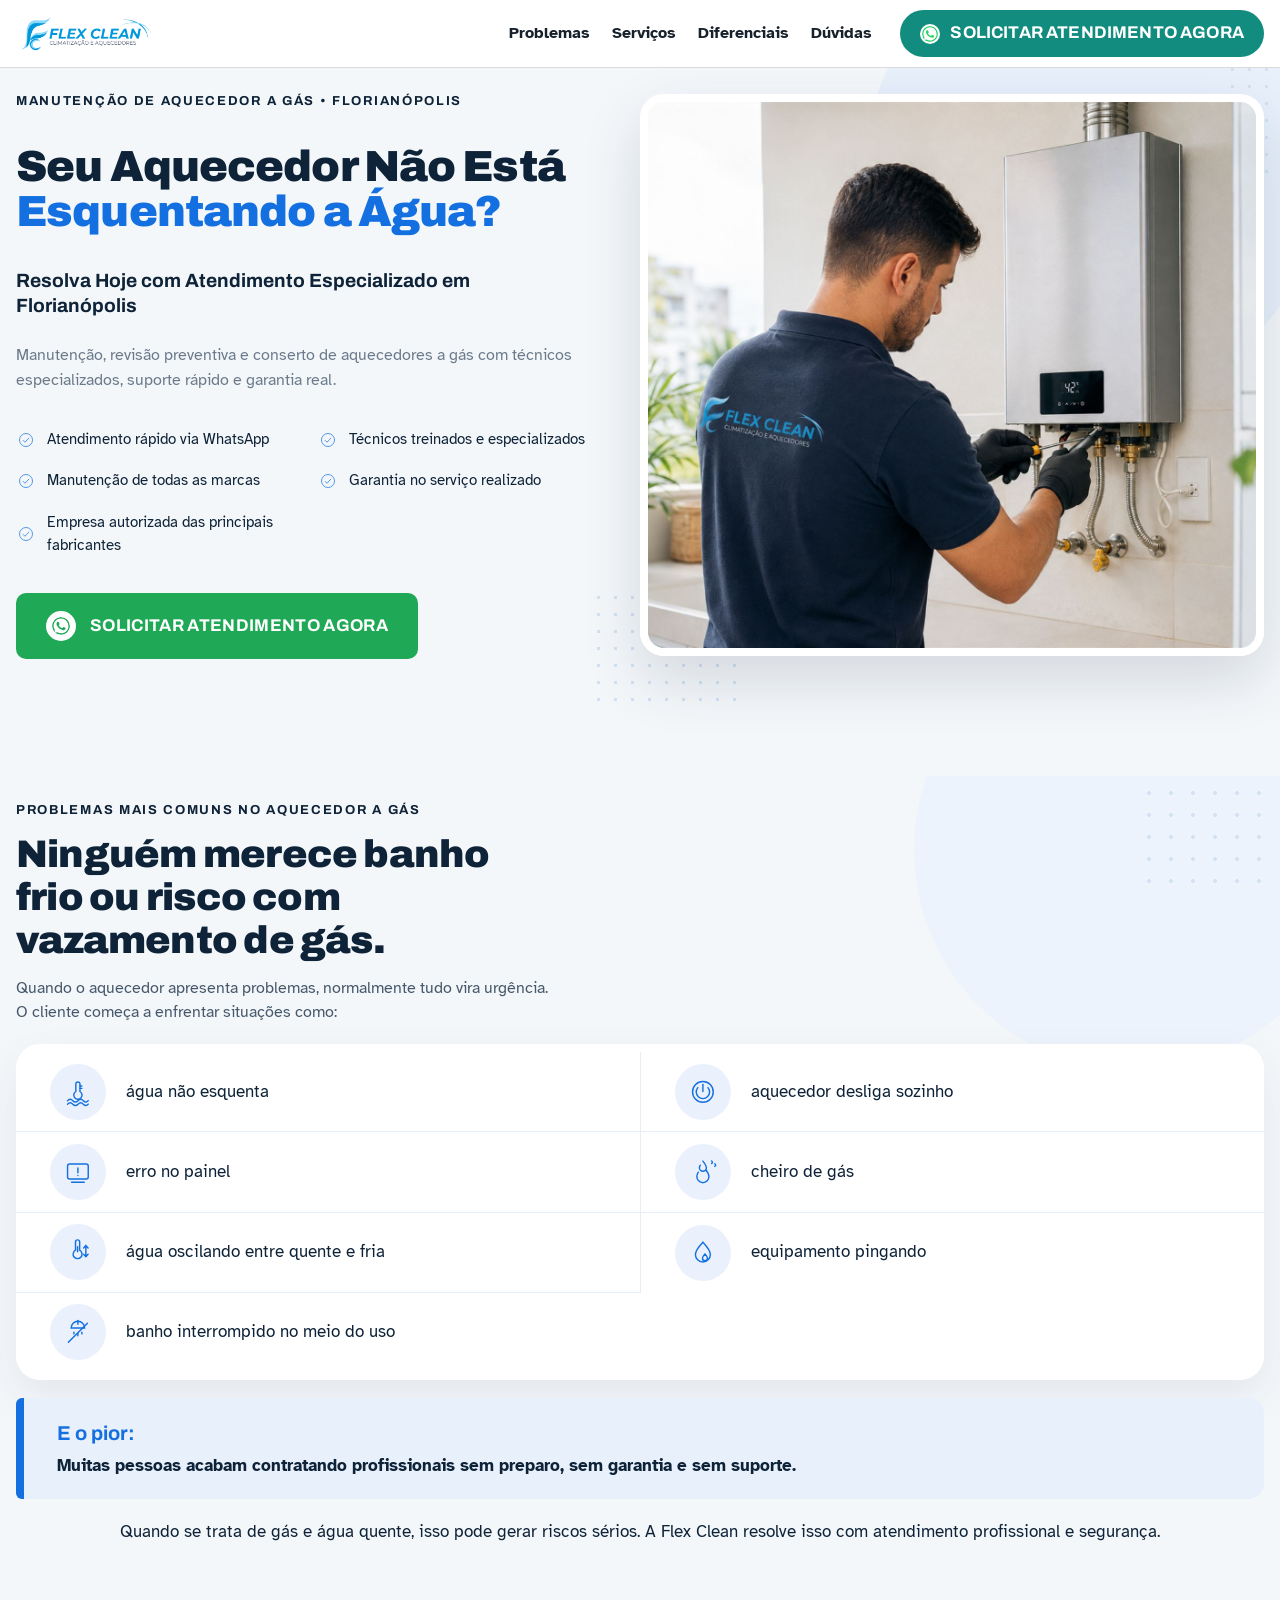
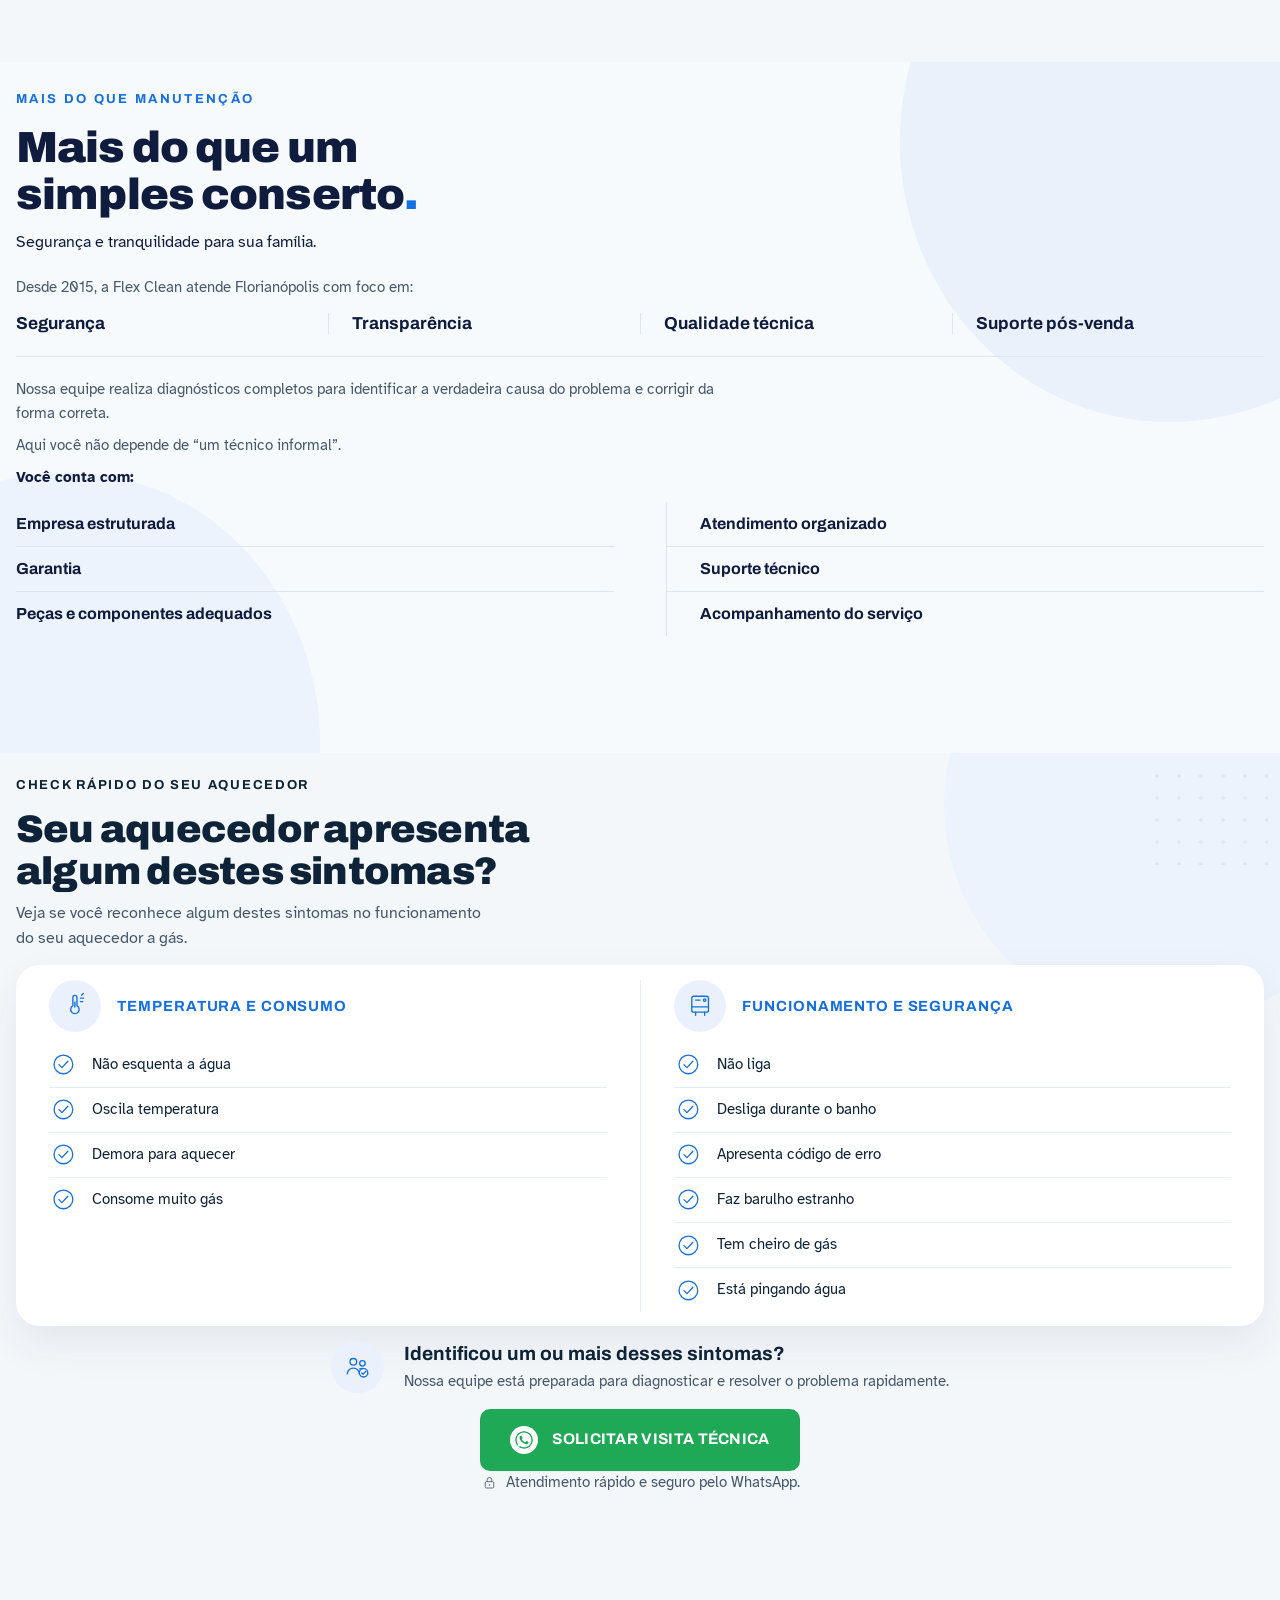
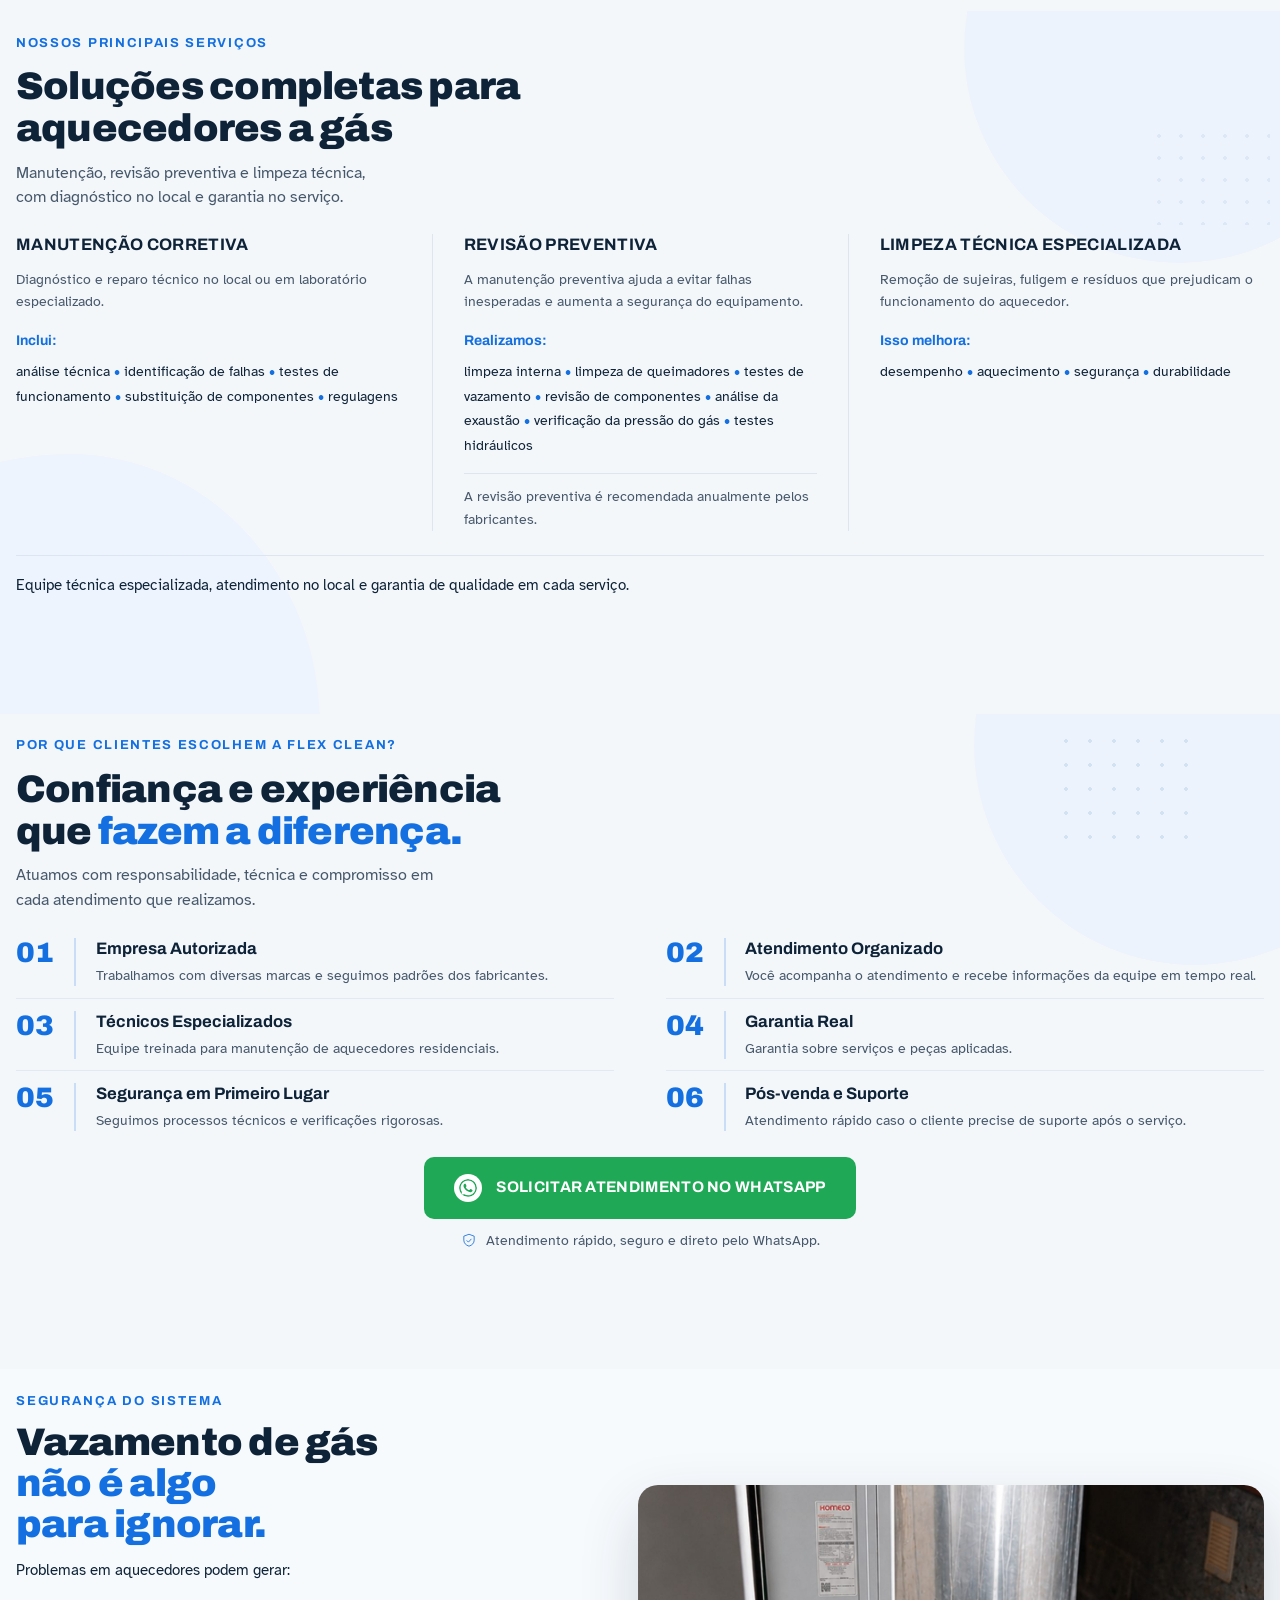
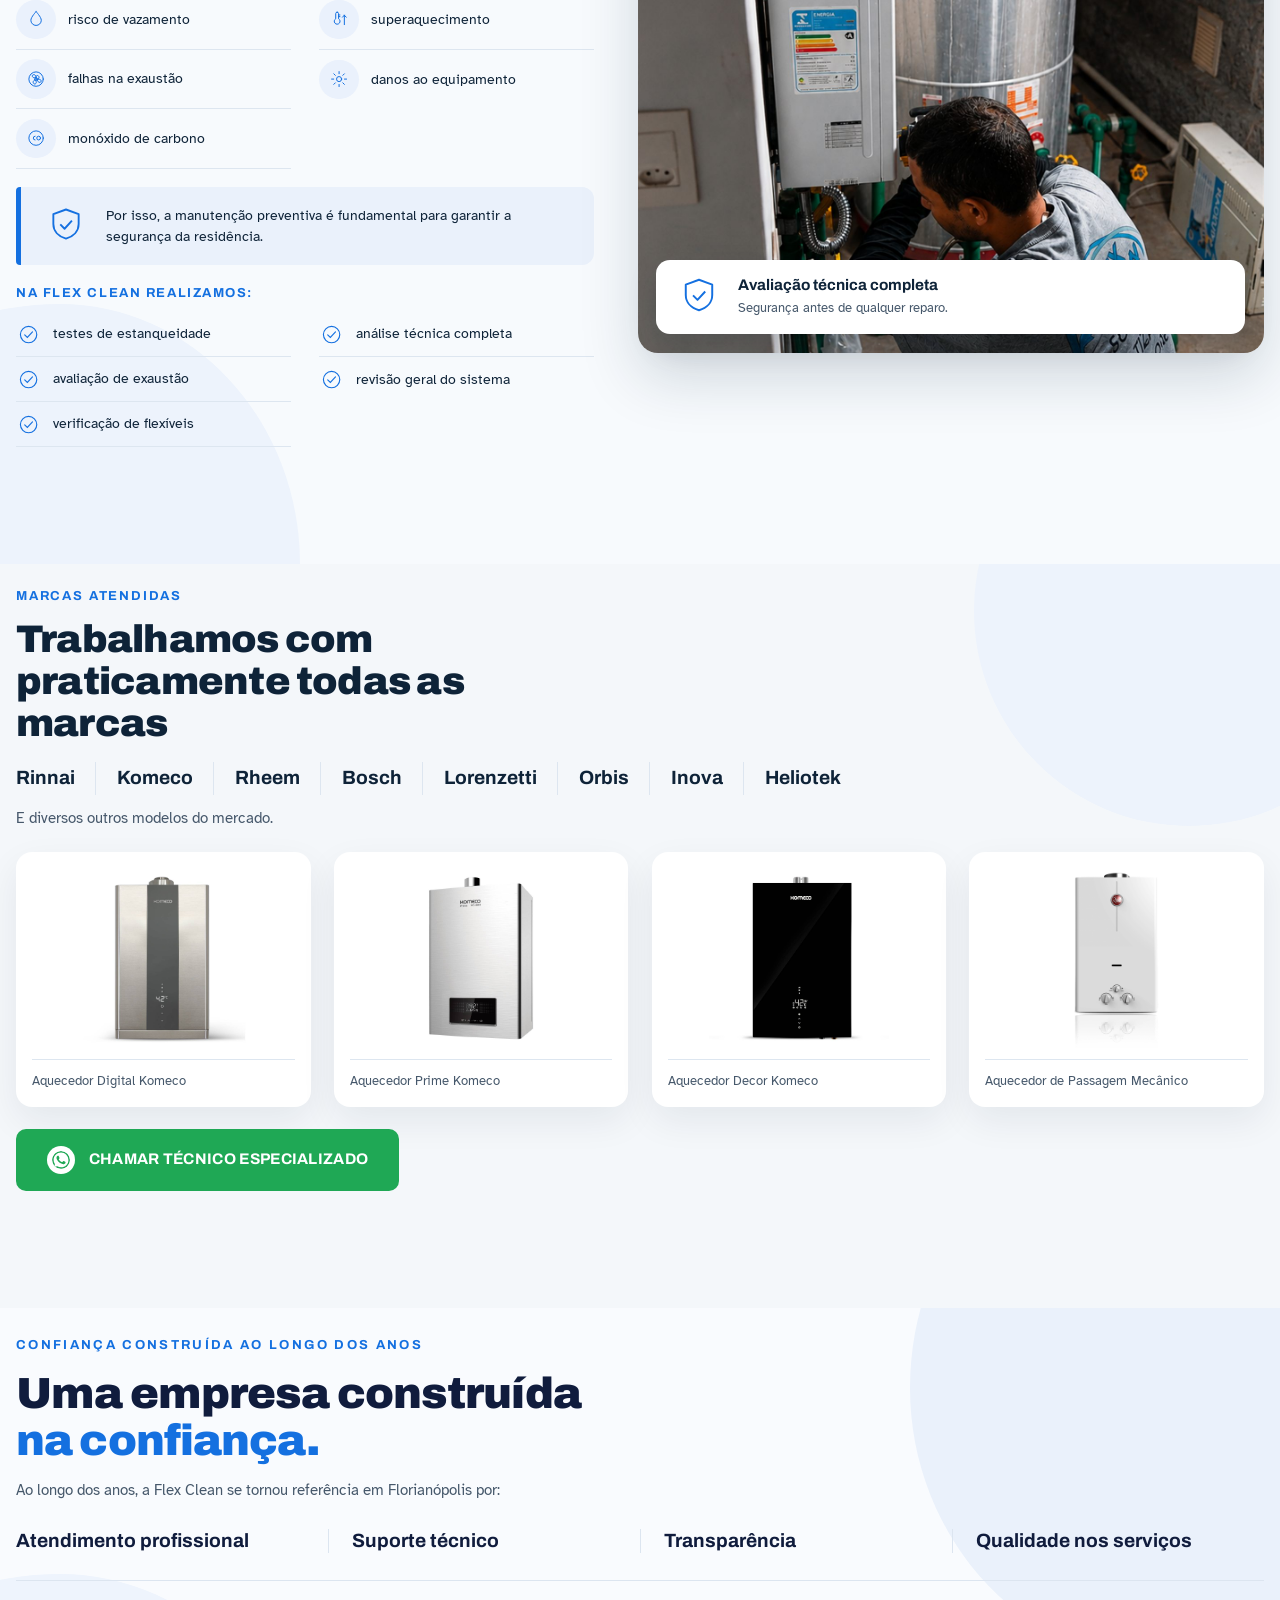
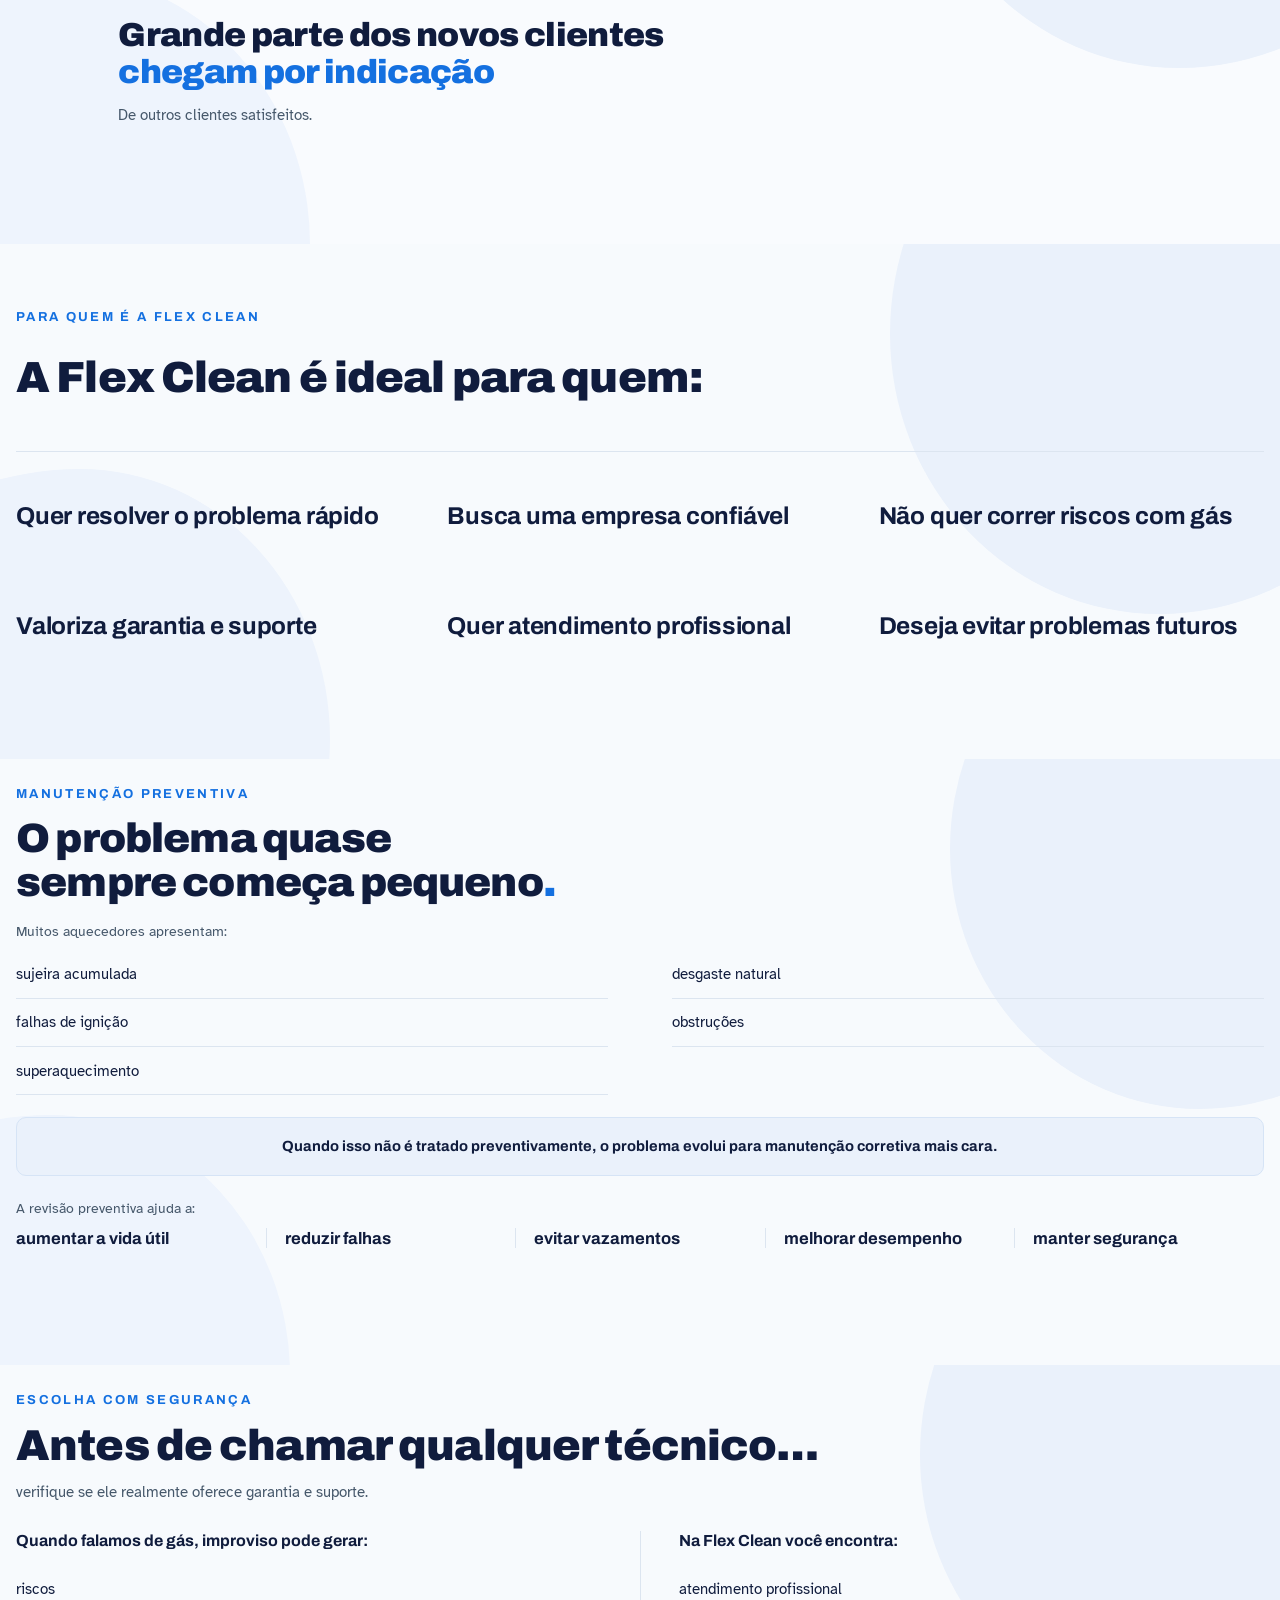
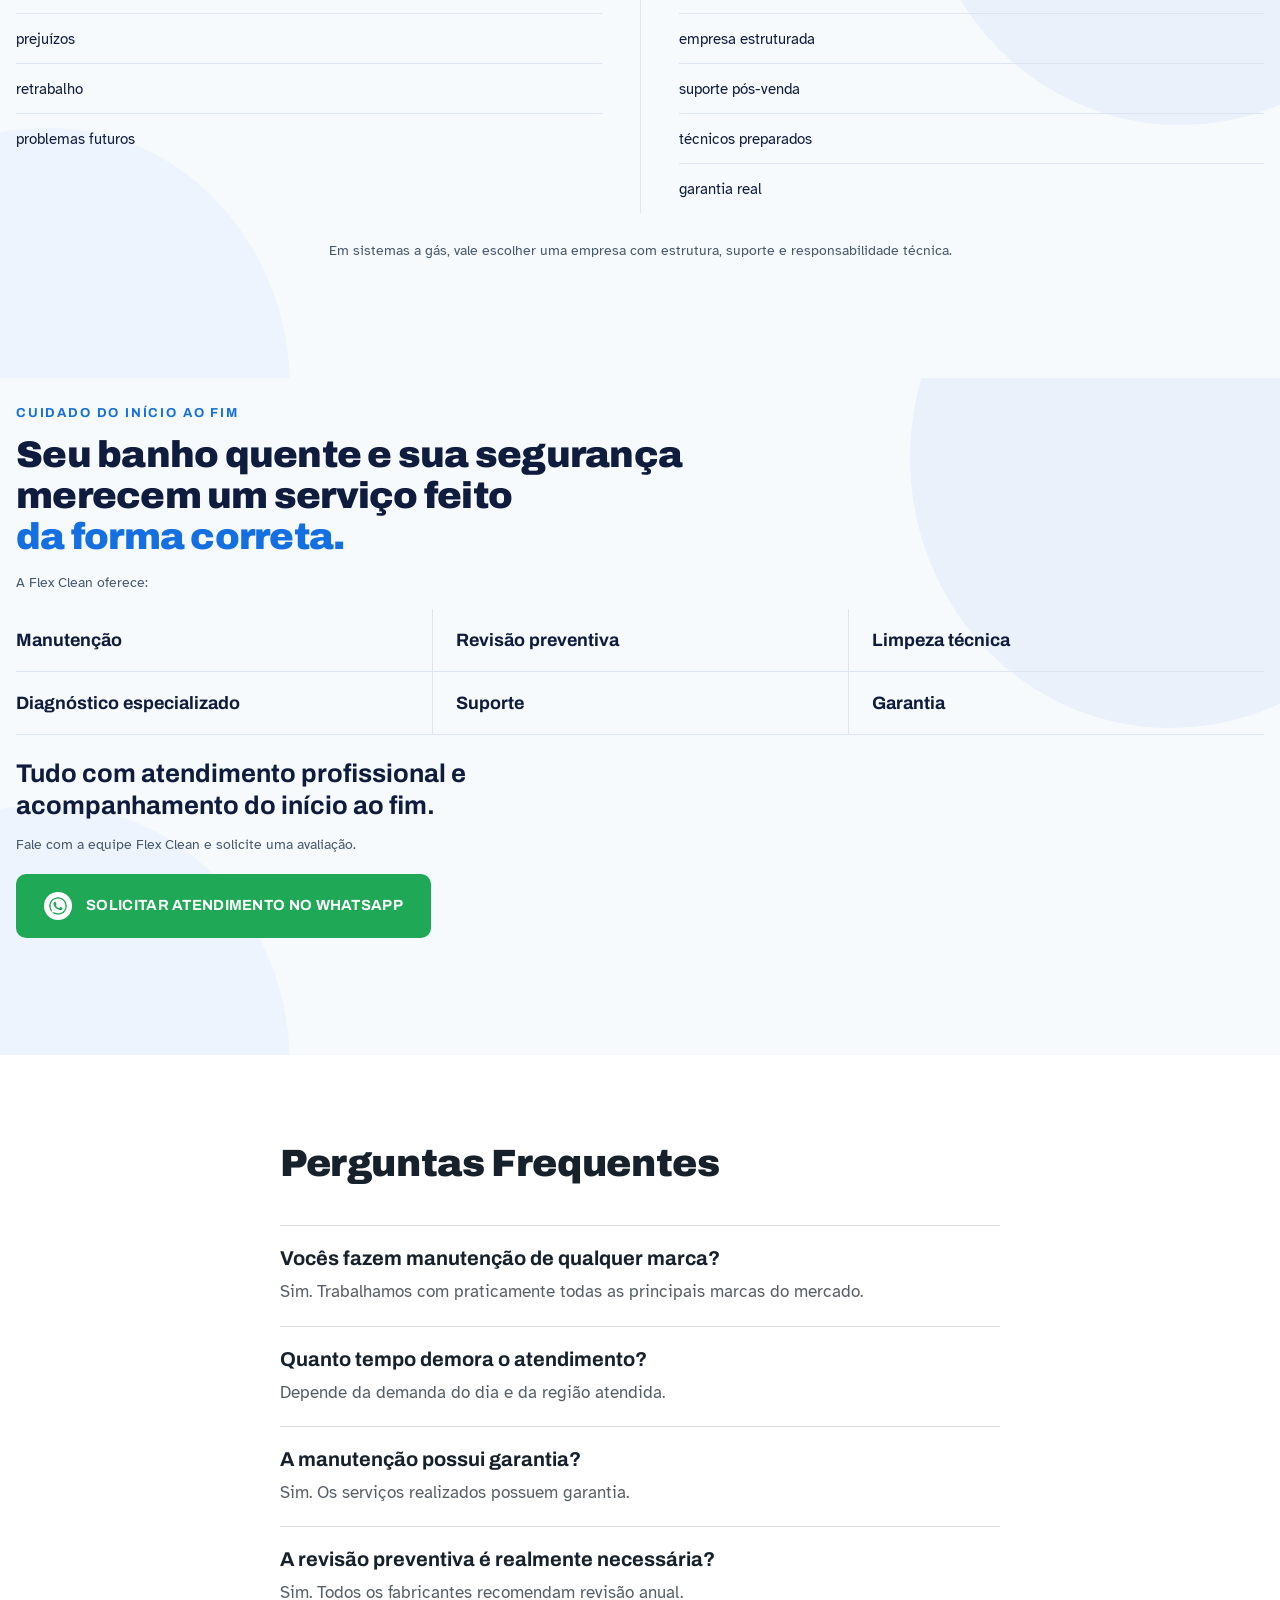
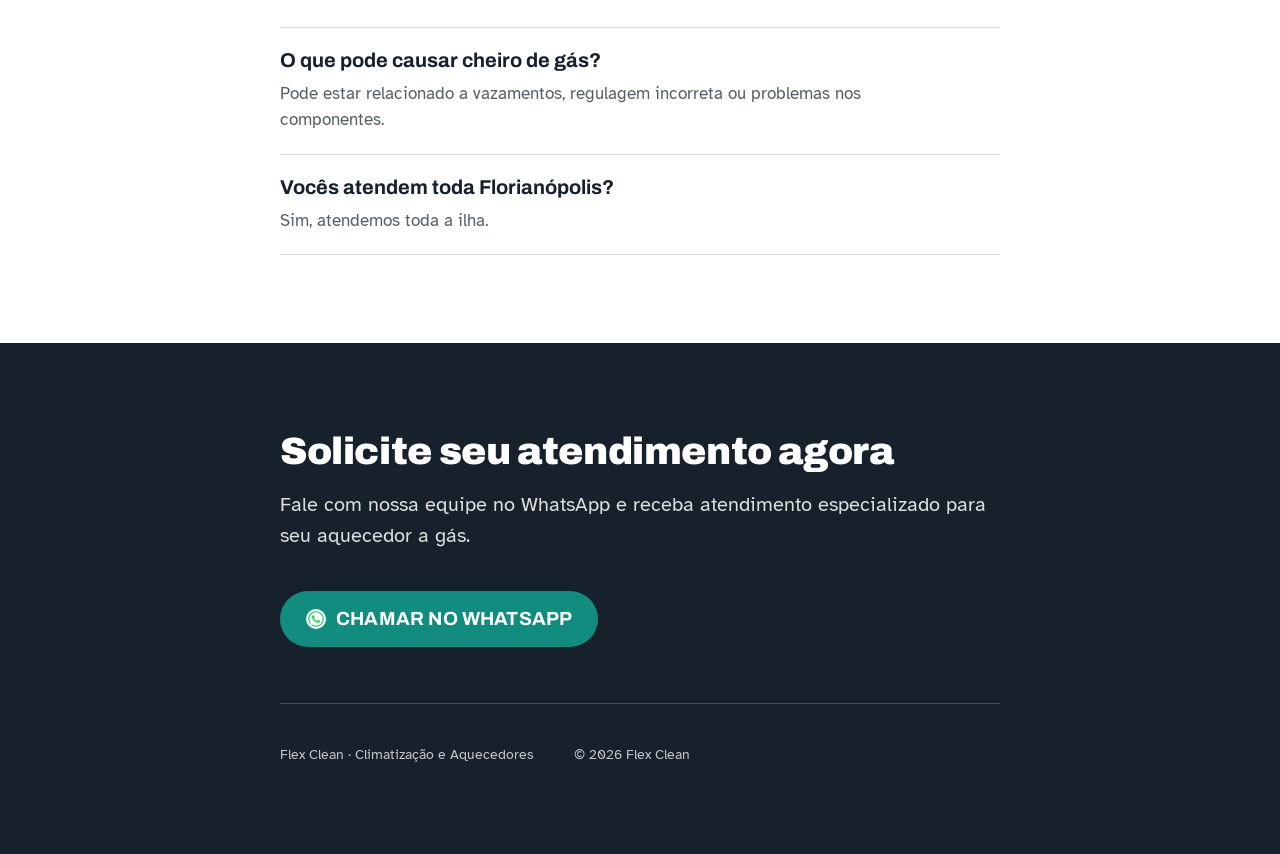
==== aquecedor-gas-rev03/index.html @ 18e81415 "Acrescenta a revisao 03 das tres paginas na previa As tres LPs ganham uma terceira revisao: o texto " ====
<!doctype html>
<html lang="pt-BR">
<head>
<meta charset="utf-8">
<meta name="viewport" content="width=device-width, initial-scale=1">
<meta name="robots" content="noindex, nofollow">
<title>[MOCKUP AQUECEDOR] Flex Clean · Manutenção de Aquecedor a Gás em Florianópolis</title>
<meta name="description" content="Manutenção, revisão preventiva e conserto de aquecedores a gás com técnicos especializados, suporte rápido e garantia real.">
<meta property="og:title" content="Flex Clean · Manutenção de Aquecedor a Gás em Florianópolis">
<meta property="og:description" content="Manutenção, revisão preventiva e conserto de aquecedores a gás com técnicos especializados, suporte rápido e garantia real.">
<meta property="og:image" content="https://servicos.flexclean.com.br/assets/aquecedor-gas/hero-tecnico-aquecedor.jpg">
<meta property="og:type" content="website">
<link rel="icon" href="../assets/aquecedor-gas/logo_flex_clean.png">
<link rel="stylesheet" href="../assets/lp-rev03.css">
<style>
/* ================================================================
   REPLICA DO MOCKUP  -  primeira dobra
   Cores estimadas a olho a partir da imagem enviada no chat.
   Este bloco NAO segue o v2.1: tem olho em caixa alta, icone na lista,
   canto arredondado, sombra, fundo cinza e ornamento decorativo.
   ================================================================ */
.hero-mock {
  --mk-fundo:   #F4F7FA;
  --mk-navy:    #0E2338;
  --mk-azul:    #1470E0;
  --mk-azul-cl: #2E7FE3;
  --mk-cinza:   #6B7B8C;
  --mk-verde:   #1FA855;
  --mk-blob:    #E7F0FB;
  --mk-ponto:   #D3E2F2;

  position: relative;
  overflow: hidden;
  background: var(--mk-fundo);
  padding: clamp(18px, 2.6vh, 50px) var(--esp-1) clamp(70px, 13vh, 150px);
}

/* mesmo conteiner das outras dobras: 1200px centralizado */
.hm-miolo {
  position: relative;
  max-width: var(--larg-faixa);
  margin: 0 auto;
  display: grid;
  grid-template-columns: 48fr 52fr;
  gap: 48px;
  align-items: center;
}

/* ornamentos: circulo pálido atras da imagem e duas malhas de pontos */
.hm-miolo::before {
  content: "";
  position: absolute;
  top: -150px; right: -60px;
  width: 460px; height: 460px;
  border-radius: 50%;
  background: var(--mk-blob);
  z-index: 0;
}
.hm-miolo::after {
  content: "";
  position: absolute;
  top: -30px; right: -110px;
  width: 150px; height: 120px;
  background-image: radial-gradient(circle, var(--mk-ponto) 1.6px, transparent 1.7px);
  background-size: 17px 17px;
  z-index: 0;
}
.hm-pontos {
  position: absolute;
  left: 46%; bottom: -50px;
  width: 150px; height: 120px;
  background-image: radial-gradient(circle, var(--mk-ponto) 1.6px, transparent 1.7px);
  background-size: 17px 17px;
  z-index: 0;
}

.hm-texto, .hm-figura { position: relative; z-index: 1; }

/* olho */
.hm-olho {
  font-family: 'Archivo', Arial, sans-serif;
  font-weight: 700;
  font-size: 13px;
  letter-spacing: 0.13em;
  text-transform: uppercase;
  color: var(--mk-navy);
  max-width: none;
  margin-bottom: 32px;
}

/* titulo: duas cores, entrelinha curta, escala bem contrastada */
.hero-mock h1 {
  font-family: 'Archivo', Arial, sans-serif;
  font-weight: 900;
  font-size: clamp(30px, 3.4vw, 47px);
  line-height: 1.05;
  letter-spacing: -0.02em;
  color: var(--mk-navy);
  margin: 0 0 34px;
  max-width: none;
}
.hero-mock h1 .marca-azul { color: var(--mk-azul); display: block; }

.hm-chamada {
  font-family: 'Archivo', Arial, sans-serif;
  font-weight: 700;
  font-size: clamp(18px, 1.5vw, 23px);
  line-height: 1.3;
  color: var(--mk-navy);
  max-width: 42ch;
  margin: 0 0 24px;
}

.hm-apoio {
  font-size: clamp(16px, 1.1vw, 18px);
  line-height: 1.6;
  color: var(--mk-cinza);
  max-width: 64ch;
  margin: 0 0 34px;
}

/* lista com check circular vazado, duas colunas, texto em peso normal */
.hm-provas {
  list-style: none;
  display: grid;
  grid-template-columns: repeat(2, minmax(0, 1fr));
  grid-template-rows: repeat(3, auto);
  grid-auto-flow: column;
  gap: 18px 28px;
  margin: 0 0 36px;
  padding: 0;
}
.hm-provas li {
  display: grid;
  grid-template-columns: 20px 1fr;
  align-items: center;
  gap: 10px;
  font-size: 15px;
  font-weight: 400;
  color: var(--mk-navy);
  max-width: none;
}
.hm-check { width: 20px; height: 20px; flex: none; fill: none; stroke: var(--mk-azul-cl); stroke-width: 1.6; }

/* botao: retangulo arredondado, verde claro, glifo em circulo branco */
.hm-btn {
  display: inline-flex;
  align-items: center;
  gap: 14px;
  background: var(--mk-verde);
  color: #FFFFFF;
  font-family: 'Archivo', Arial, sans-serif;
  font-weight: 700;
  font-size: 17px;
  letter-spacing: 0.02em;
  text-transform: uppercase;
  text-decoration: none;
  padding: 18px 30px;
  border-radius: 10px;
}
.hm-btn:hover { background: #18904A; }
.hm-btn-txt { display: block; }
.hm-btn .glifo { width: 30px; height: 30px; flex: none; background: #FFFFFF; border-radius: 50%; padding: 6px; fill: var(--mk-verde); }

/* imagem: canto arredondado, moldura branca fina, sombra suave */
.hm-figura { margin: 0; }
.hm-figura img {
  width: 100%;
  aspect-ratio: 10 / 9;
  object-fit: cover;
  border-radius: 24px;
  border: 8px solid #FFFFFF;
  box-shadow: 0 24px 60px rgba(14, 35, 56, 0.14);
}

@media (max-width: 900px) {
  .hero-mock { padding: 56px var(--esp-1); }
  .hm-miolo { grid-template-columns: 1fr; gap: 32px; }
  .hm-miolo::before { width: 300px; height: 300px; top: -80px; right: -70px; }
  .hm-miolo::after, .hm-pontos { display: none; }
  .hero-mock h1 { max-width: none; }
  .hero-mock h1 .marca-azul { display: inline; }
  .hm-provas { grid-template-columns: 1fr; grid-template-rows: none; grid-auto-flow: row; gap: 14px; }
}

@media (max-width: 560px) {
  .hero-mock { padding: 40px var(--esp-1); }
  .hm-olho { font-size: 12px; margin-bottom: 20px; }
  .hero-mock h1 { margin-bottom: 22px; }
  .hm-chamada { margin-bottom: 18px; }
  .hm-apoio { margin-bottom: 26px; }
  .hm-provas { margin-bottom: 28px; }
  /* botao: glifo fixo a esquerda e rotulo ocupando o resto, sem centralizar */
  .hm-btn {
    display: flex;
    width: 100%;
    justify-content: flex-start;
    text-align: left;
    font-size: 15px;
    line-height: 1.25;
    padding: 16px 20px;
    gap: 12px;
  }
  .hm-btn-txt { flex: 1; }
  .hm-btn .glifo { width: 28px; height: 28px; padding: 5px; }
  .hm-figura img { border-width: 6px; border-radius: 18px; }
}

/* ================================================================
   REPLICA DO MOCKUP  -  segunda dobra
   Cores estimadas a olho a partir da imagem enviada no chat.
   Os 12 icones sao desenhados a mao em SVG, nenhum de biblioteca.
   ================================================================ */
.db2 {
  --d2-alt: clamp(18px, 2.7vh, 52px);
  --d2-ico: clamp(44px, 6.2vh, 60px);
  --d2-fundo:  #F4F7FA;
  --d2-navy:   #0E2338;
  --d2-azul:   #1470E0;
  --d2-icobg:  #EAF1FC;
  --d2-alerta: #E8F0FB;
  --d2-fio:    #E6EDF5;
  --d2-cinza:  #46586B;

  position: relative;
  overflow: hidden;
  background: var(--d2-fundo);
  padding: var(--d2-alt) var(--esp-1) clamp(70px, 13vh, 150px);
}
.db2-miolo { position: relative; max-width: var(--larg-faixa); margin: 0 auto; }

/* ornamentos: circulo palido e malha de pontos, so no canto superior direito */
.db2-miolo::before {
  content: ""; position: absolute; z-index: 0;
  top: -170px; right: -90px; width: 440px; height: 440px;
  border-radius: 50%; background: #EDF3FC;
}
.db2-miolo::after {
  content: ""; position: absolute; z-index: 0;
  top: -18px; right: -6px; width: 132px; height: 108px;
  background-image: radial-gradient(circle, #D3E2F2 1.7px, transparent 1.8px);
  background-size: 22px 22px;
}
.db2-miolo > * { position: relative; z-index: 1; }

/* olho com traco */
.db2-olho {
  display: flex; align-items: center; gap: 14px;
  font-family: 'Archivo', Arial, sans-serif;
  font-weight: 700; font-size: 13px; letter-spacing: 0.13em;
  text-transform: uppercase; color: var(--d2-navy);
  max-width: none; margin: 0 0 clamp(8px, 1.4vh, 18px);
}
.db2-traco { display: block; width: 44px; height: 4px; border-radius: 2px; background: var(--d2-azul); flex: none; }

.db2 h2 {
  font-family: 'Archivo', Arial, sans-serif;
  font-weight: 900; font-size: clamp(26px, min(3vw, 4.4vh), 40px);
  line-height: 1.12; letter-spacing: -0.02em;
  color: var(--d2-navy); max-width: 20ch; margin: 0 0 clamp(10px, 1.6vh, 20px);
}
.db2 h2 .marca-azul { color: var(--d2-azul); }

.db2-apoio {
  font-size: clamp(16px, 1.1vw, 18px); line-height: 1.5; color: var(--d2-cinza);
  max-width: none; margin: 0 0 clamp(14px, 2.2vh, 32px);
}

/* cartao branco com os 8 problemas */
.db2-cartao {
  background: #FFFFFF;
  border-radius: 24px;
  box-shadow: 0 18px 44px rgba(14, 35, 56, 0.07);
  padding: 8px 0;
}
.db2-itens { list-style: none; display: grid; grid-template-columns: 1fr 1fr; margin: 0; padding: 0; }
.db2-itens li {
  display: grid; grid-template-columns: var(--d2-ico) 1fr; align-items: center; gap: 20px;
  padding: clamp(9px, 1.3vh, 20px) 34px;
  font-size: 17px; color: var(--d2-navy);
  max-width: none;
  border-bottom: 1px solid var(--d2-fio);
}
.db2-itens li:nth-child(2n) { border-left: 1px solid var(--d2-fio); }
.db2-itens li:nth-last-child(-n+2) { border-bottom: none; }

.d2-ico {
  width: var(--d2-ico); height: var(--d2-ico);
  border-radius: 50%; background: var(--d2-icobg);
  display: grid; place-items: center;
}
.d2-ico svg { width: calc(var(--d2-ico) * 0.57); height: calc(var(--d2-ico) * 0.57); fill: none; stroke: var(--d2-azul); stroke-width: 1.8; stroke-linecap: round; }
.d2-ico svg circle[r="1.4"], .d2-ico svg circle[r="1.1"] { fill: var(--d2-azul); stroke: none; }
.d2-ico-branco { background: #FFFFFF; }

/* bloco E o pior */
.db2-alerta {
  display: block;
  background: var(--d2-alerta);
  border-left: 8px solid var(--d2-azul);
  border-radius: 6px 16px 16px 6px;
  padding: clamp(16px, 2.2vh, 26px) 32px;
  margin-top: clamp(14px, 2vh, 26px);
  padding-left: clamp(24px, 2.6vw, 36px);
}
.db2-pior { font-family: 'Archivo', Arial, sans-serif; font-weight: 700; font-size: 20px; color: var(--d2-azul); margin: 0 0 4px; max-width: none; }
.db2-pior-txt { font-weight: 700; font-size: 17px; color: var(--d2-navy); margin: 0; max-width: none; }

/* linha de fechamento com os tres selos */
.db2-fecho {
  display: flex; flex-wrap: wrap; align-items: center; justify-content: center;
  gap: 10px; font-size: 17px; color: var(--d2-navy);
  max-width: none; margin: clamp(14px, 2.2vh, 32px) 0 0;
}
.d2-selo { display: inline-flex; align-items: center; gap: 8px; }
.d2-selo svg { width: 24px; height: 24px; fill: none; stroke: var(--d2-azul); stroke-width: 1.8; stroke-linecap: round; }
.d2-selo b { font-family: 'Archivo', Arial, sans-serif; color: var(--d2-azul); }
.d2-sep { color: var(--d2-azul); }

@media (max-width: 900px) {
  .db2-itens { grid-template-columns: 1fr; }
  .db2-itens li:nth-child(2n) { border-left: none; }
  .db2-itens li:nth-last-child(-n+2) { border-bottom: 1px solid var(--d2-fio); }
  .db2-itens li:last-child { border-bottom: none; }
  .db2-miolo::before { width: 260px; height: 260px; top: -120px; right: -80px; }
  .db2-miolo::after { display: none; }
  .db2 h2 { max-width: none; }
  .db2-apoio br { display: none; }
}

@media (max-width: 560px) {
  .db2 { padding: 40px var(--esp-1); --d2-ico: 48px; --d2-alt: 40px; }
  .db2-itens li { gap: 14px; padding: 16px 20px; font-size: 16px; }

  .db2-alerta { grid-template-columns: 1fr; gap: 14px; padding: 22px 20px; }
  .db2-fecho { justify-content: flex-start; }
}

/* ================================================================
   TERCEIRA DOBRA  -  replica do mockup dos servicos
   Tres cartoes com foto, cartao de outros cuidados e selo de 10 anos.
   Icones desenhados a mao, sem circulo de fundo neste bloco.
   ================================================================ */
.db3 {
  --d3-alt: clamp(16px, 2.4vh, 52px);
  --d3-ico2: clamp(26px, 3.8vh, 34px);
  --d3-selo: clamp(38px, 5.6vh, 52px);
  --d3-navy: #0E2338;
  --d3-azul: #1470E0;
  --d3-cinza: #46586B;
  --d3-fio: #E6EDF5;
  position: relative;
  overflow: hidden;
  background: #F4F7FA;
  padding: var(--d3-alt) var(--esp-1) clamp(70px, 13vh, 150px);
}
.db3-miolo { position: relative; max-width: var(--larg-faixa); margin: 0 auto; }

.db3-miolo::before {
  content: ""; position: absolute; z-index: 0;
  top: -180px; right: -110px; width: 430px; height: 430px;
  border-radius: 50%; background: #EDF3FC;
}
.db3-miolo::after {
  content: ""; position: absolute; z-index: 0;
  top: 60px; right: -4px; width: 122px; height: 100px;
  background-image: radial-gradient(circle, #DCE8F6 1.7px, transparent 1.8px);
  background-size: 22px 22px;
}
.db3-miolo > * { position: relative; z-index: 1; }

.db3 h2 {
  font-family: 'Archivo', Arial, sans-serif;
  font-weight: 900; font-size: clamp(28px, min(3.2vw, 4.6vh), 44px);
  line-height: 1.1; letter-spacing: -0.02em;
  color: var(--d3-navy); max-width: none; margin: 0 0 clamp(10px, 1.7vh, 22px);
}
.db3 h2 .marca-azul { color: var(--d3-azul); }
.db3-traco { display: block; width: 44px; height: 4px; border-radius: 2px; background: var(--d3-azul); margin: clamp(6px, 1vh, 16px) 0 clamp(6px, 1vh, 16px); }

.db3-apoio {
  font-size: clamp(16px, 1.1vw, 18px); line-height: 1.6; color: var(--d3-cinza);
  max-width: 84ch; margin: 0 0 clamp(12px, 1.8vh, 28px);
}

/* tres cartoes com foto */
.db3-cards { display: grid; grid-template-columns: repeat(3, 1fr); gap: 26px; }
.db3-card {
  background: #FFFFFF; border-radius: 16px; overflow: hidden;
  box-shadow: 0 14px 36px rgba(14, 35, 56, 0.07);
  display: flex; flex-direction: column;
}
.db3-card img { width: 100%; height: clamp(110px, 15vh, 230px); object-fit: cover; }
.db3-card-txt { padding: clamp(12px, 1.6vh, 24px) 24px clamp(13px, 1.8vh, 26px); }
.db3-card h3 {
  font-family: 'Archivo', Arial, sans-serif; font-weight: 700;
  font-size: clamp(18px, 1.5vw, 22px); color: var(--d3-navy);
  margin: 0 0 clamp(5px, 0.9vh, 14px);
}
.db3-card p { font-size: 17px; line-height: 1.6; color: var(--d3-cinza); margin: 0; max-width: none; }

/* cartao dos outros cuidados */
.db3-outros {
  background: #FFFFFF; border-radius: 16px;
  box-shadow: 0 14px 36px rgba(14, 35, 56, 0.07);
  padding: clamp(13px, 2vh, 26px) clamp(24px, 3vw, 36px);
  margin-top: clamp(10px, 1.6vh, 24px);
}
.db3-outros h3 {
  font-family: 'Archivo', Arial, sans-serif; font-weight: 700;
  font-size: clamp(17px, 1.4vw, 20px); color: var(--d3-navy);
  margin: 0 0 clamp(6px, 1.1vh, 18px);
}
.db3-outros-grade { list-style: none; display: grid; grid-template-columns: repeat(3, 1fr); margin: 0; padding: 0; }
.db3-outros-grade li {
  display: grid; grid-template-columns: var(--d3-ico2) 1fr; align-items: center; gap: 14px;
  padding: clamp(5px, 0.9vh, 12px) 24px;
  font-size: 17px; color: var(--d3-navy); max-width: none;
}
.db3-outros-grade li:nth-child(3n+1) { padding-left: 0; }
.db3-outros-grade li:not(:nth-child(3n+1)) { border-left: 1px solid var(--d3-fio); }
.db3-outros-grade svg { width: var(--d3-ico2); height: var(--d3-ico2); fill: none; stroke: var(--d3-azul); stroke-width: 1.8; stroke-linecap: round; }

/* selo dos 10 anos */
.db3-selo10 {
  display: block;
  background: #EDF3FC; border-radius: 16px;
  padding: clamp(12px, 1.8vh, 24px) clamp(24px, 3vw, 34px);
  margin-top: clamp(10px, 1.6vh, 24px);
}
.db3-selo10 svg { width: var(--d3-selo); height: var(--d3-selo); fill: none; stroke: var(--d3-azul); stroke-width: 1.7; stroke-linejoin: round; }
.db3-selo10 p { font-size: clamp(16px, 1.2vw, 18px); line-height: 1.55; color: var(--d3-navy); margin: 0; max-width: none; }
.db3-selo10 b { color: var(--d3-azul); font-family: 'Archivo', Arial, sans-serif; }

@media (max-width: 900px) {
  .db3-cards { grid-template-columns: 1fr; gap: 20px; }
  .db3-outros-grade { grid-template-columns: 1fr 1fr; }
  .db3-outros-grade li { padding-left: 20px; }
  .db3-outros-grade li:nth-child(3n+1) { padding-left: 20px; }
  .db3-outros-grade li:not(:nth-child(3n+1)) { border-left: none; }
  .db3-outros-grade li:nth-child(2n) { border-left: 1px solid var(--d3-fio); }
  .db3-outros-grade li:nth-child(2n+1) { padding-left: 0; }
}

@media (max-width: 560px) {
  .db3 { --d3-ico2: 30px; --d3-selo: 44px; --d3-alt: 40px; }
  .db3-card img { height: 190px; }
  .db3-outros-grade { grid-template-columns: 1fr; }
  .db3-outros-grade li, .db3-outros-grade li:nth-child(2n) { border-left: none; padding-left: 0; }
  .db3-selo10 { grid-template-columns: 1fr; gap: 14px; }
}

/* ================================================================
   QUARTA DOBRA  -  replica do mockup do check de sinais
   Os 10 sinais sao os mesmos da rev02, agrupados em duas colunas.
   ================================================================ */
.db4 {
  --d4-alt: clamp(16px, 2.4vh, 52px);
  --d4-ico: clamp(40px, 5.8vh, 56px);
  --d4-check: clamp(22px, 3.2vh, 30px);
  --d4-navy: #0E2338;
  --d4-azul: #1470E0;
  --d4-cinza: #46586B;
  --d4-fio: #E6EDF5;
  position: relative;
  overflow: hidden;
  background: #F4F7FA;
  padding: var(--d4-alt) var(--esp-1) clamp(70px, 13vh, 150px);
}
.db4-miolo { position: relative; max-width: var(--larg-faixa); margin: 0 auto; }
.db4-miolo::before {
  content: ""; position: absolute; z-index: 0;
  top: -190px; right: -120px; width: 440px; height: 440px;
  border-radius: 50%; background: #EDF3FC;
}
.db4-miolo::after {
  content: ""; position: absolute; z-index: 0;
  top: -10px; right: -4px; width: 122px; height: 100px;
  background-image: radial-gradient(circle, #DCE8F6 1.7px, transparent 1.8px);
  background-size: 22px 22px;
}
.db4-miolo > * { position: relative; z-index: 1; }

.db4-olho {
  display: flex; align-items: center; gap: 14px;
  font-family: 'Archivo', Arial, sans-serif;
  font-weight: 700; font-size: 13px; letter-spacing: 0.13em;
  text-transform: uppercase; color: var(--d4-navy);
  max-width: none; margin: 0 0 clamp(8px, 1.4vh, 18px);
}
.db4-traco { display: block; width: 44px; height: 4px; border-radius: 2px; background: var(--d4-azul); flex: none; }

.db4 h2 {
  font-family: 'Archivo', Arial, sans-serif;
  font-weight: 900; font-size: clamp(26px, min(3vw, 4.4vh), 42px);
  line-height: 1.1; letter-spacing: -0.02em;
  color: var(--d4-navy); max-width: 20ch; margin: 0 0 clamp(6px, 1vh, 14px);
}
.db4 h2 .marca-azul { color: var(--d4-azul); }
.db4-apoio { font-size: clamp(16px, 1.1vw, 18px); line-height: 1.55; color: var(--d4-cinza); max-width: none; margin: 0 0 clamp(10px, 1.6vh, 26px); }

/* cartao com os dois grupos */
.db4-cartao {
  background: #FFFFFF; border-radius: 24px;
  box-shadow: 0 18px 44px rgba(14, 35, 56, 0.07);
  display: grid; grid-template-columns: 1fr 1fr;
  padding: clamp(10px, 1.6vh, 26px) 0;
}
.d4-grupo { padding: 0 clamp(22px, 2.6vw, 40px); }
.d4-grupo + .d4-grupo { border-left: 1px solid var(--d4-fio); }
.d4-grupo-topo { display: grid; grid-template-columns: var(--d4-ico) 1fr; align-items: center; gap: 16px; margin-bottom: clamp(6px, 1.2vh, 16px); }
.d4-grupo-topo h3 {
  font-family: 'Archivo', Arial, sans-serif; font-weight: 700;
  font-size: clamp(14px, 1.15vw, 17px); letter-spacing: 0.06em;
  text-transform: uppercase; color: var(--d4-azul); margin: 0;
}
.d4-ico { width: var(--d4-ico); height: var(--d4-ico); border-radius: 50%; background: #EAF1FC; display: grid; place-items: center; }
.d4-ico svg { width: calc(var(--d4-ico) * 0.58); height: calc(var(--d4-ico) * 0.58); fill: none; stroke: var(--d4-azul); stroke-width: 1.8; stroke-linecap: round; }

.d4-lista { list-style: none; margin: 0; padding: 0; }
.d4-lista li {
  display: grid; grid-template-columns: var(--d4-check) 1fr; align-items: center; gap: 14px;
  padding: clamp(5px, 0.85vh, 13px) 0;
  font-size: clamp(15px, 1.15vw, 17px); color: var(--d4-navy); max-width: none;
  border-bottom: 1px solid var(--d4-fio);
}
.d4-lista li:last-child { border-bottom: none; }
.d4-check { width: var(--d4-check); height: var(--d4-check); fill: none; stroke: var(--d4-azul); stroke-width: 1.8; stroke-linecap: round; }

/* fechamento */
.db4-fecho { display: grid; justify-items: center; margin-top: clamp(10px, 1.6vh, 26px); }
.db4-fecho-txt { display: grid; grid-template-columns: var(--d4-ico) 1fr; align-items: center; gap: 20px; }
.db4-fecho h3 {
  font-family: 'Archivo', Arial, sans-serif; font-weight: 700;
  font-size: clamp(17px, 1.5vw, 22px); color: var(--d4-navy); margin: 0 0 4px;
}
.db4-fecho p { font-size: clamp(15px, 1.15vw, 17px); line-height: 1.5; color: var(--d4-cinza); margin: 0; max-width: none; }

.db4-btn {
  display: inline-flex; align-items: center; gap: 14px;
  background: #1FA855; color: #FFFFFF;
  font-family: 'Archivo', Arial, sans-serif; font-weight: 700;
  font-size: clamp(15px, 1.2vw, 18px); letter-spacing: 0.02em;
  text-transform: uppercase; text-decoration: none;
  padding: clamp(13px, 1.9vh, 19px) clamp(22px, 2.4vw, 34px);
  border-radius: 10px;
  margin-top: clamp(10px, 1.8vh, 22px);
}
.db4-btn:hover { background: #18904A; }
.db4-btn .glifo { width: 28px; height: 28px; flex: none; background: #FFFFFF; border-radius: 50%; padding: 5px; fill: #1FA855; stroke: none; }

.db4-seguro {
  display: flex; align-items: center; gap: 8px;
  font-size: 14px; color: var(--d4-cinza);
  margin: clamp(7px, 1.2vh, 14px) 0 0; max-width: none;
}
.db4-seguro svg { width: 17px; height: 17px; fill: none; stroke: var(--d4-cinza); stroke-width: 2; }

@media (max-width: 900px) {
  .db4 { --d4-ico: 48px; --d4-check: 26px; --d4-alt: 40px; }
  .db4-cartao { grid-template-columns: 1fr; padding: 8px 0; }
  .d4-grupo { padding: 18px clamp(20px, 5vw, 30px); }
  .d4-grupo + .d4-grupo { border-left: none; border-top: 1px solid var(--d4-fio); }
  .db4 h2 { max-width: none; }
  .db4-apoio br, .db4-fecho p br { display: none; }
}

@media (max-width: 560px) {
  .db4-fecho-txt { grid-template-columns: 1fr; gap: 12px; justify-items: start; }
  .db4-btn { width: 100%; justify-content: flex-start; text-align: left; }
  .db4-fecho { justify-items: start; }
}

/* ================================================================
   QUINTA DOBRA  -  replica do mockup dos servicos principais
   Tres colunas sobre o fundo, sem cartao. Itens em texto corrido
   separados por bullet, como no mockup.
   ================================================================ */
.db5 {
  --d5-alt: clamp(16px, 2.4vh, 52px);
  --d5-navy: #0E2338;
  --d5-azul: #1470E0;
  --d5-cinza: #46586B;
  --d5-fio: #DDE6F0;
  position: relative;
  overflow: hidden;
  background: #F4F7FA;
  padding: var(--d5-alt) var(--esp-1) clamp(70px, 13vh, 150px);
}
.db5-miolo { position: relative; max-width: var(--larg-faixa); margin: 0 auto; }
.db5-miolo::before {
  content: ""; position: absolute; z-index: 0;
  top: -200px; right: -130px; width: 430px; height: 430px;
  border-radius: 50%; background: #EDF3FC;
}
.db5::before {
  content: ""; position: absolute; z-index: 0;
  bottom: -260px; left: -200px; width: 520px; height: 520px;
  border-radius: 52% 48% 46% 54% / 44% 52% 48% 56%;
  background: #EEF4FD;
}
.db5-miolo::after {
  content: ""; position: absolute; z-index: 0;
  top: 92px; right: -6px; width: 122px; height: 100px;
  background-image: radial-gradient(circle, #DCE8F6 1.7px, transparent 1.8px);
  background-size: 22px 22px;
}
.db5-miolo > * { position: relative; z-index: 1; }

.db5-olho {
  display: flex; align-items: center; gap: 14px;
  font-family: 'Archivo', Arial, sans-serif;
  font-weight: 700; font-size: 13px; letter-spacing: 0.13em;
  text-transform: uppercase; color: var(--d5-azul);
  max-width: none; margin: 0 0 clamp(8px, 1.4vh, 18px);
}
.db5-traco, .d5-traco { display: block; width: 44px; height: 4px; border-radius: 2px; background: var(--d5-azul); flex: none; }

.db5 h2 {
  font-family: 'Archivo', Arial, sans-serif;
  font-weight: 900; font-size: clamp(26px, min(3vw, 4.4vh), 42px);
  line-height: 1.1; letter-spacing: -0.02em;
  color: var(--d5-navy); max-width: 20ch; margin: 0 0 clamp(6px, 1.2vh, 14px);
}
.db5 h2 .marca-azul { color: var(--d5-azul); }
.db5-apoio { font-size: clamp(16px, 1.1vw, 18px); line-height: 1.55; color: var(--d5-cinza); max-width: none; margin: 0 0 clamp(16px, 2.6vh, 40px); }

/* tres colunas direto sobre o fundo, sem cartao */
.db5-grade { display: grid; grid-template-columns: repeat(3, 1fr); gap: 0; }
.d5-col { padding: 0 clamp(18px, 2.4vw, 40px); }
.d5-col:first-child { padding-left: 0; }
.d5-col:last-child { padding-right: 0; }
.d5-col + .d5-col { border-left: 1px solid var(--d5-fio); }
.d5-col > * { max-width: none; }
.d5-col .d5-traco { margin-bottom: clamp(10px, 1.6vh, 18px); }
.d5-col h3 {
  font-family: 'Archivo', Arial, sans-serif; font-weight: 700;
  font-size: clamp(15px, 1.3vw, 19px); line-height: 1.25; letter-spacing: 0.02em;
  text-transform: uppercase; color: var(--d5-navy);
  margin: 0 0 clamp(10px, 1.6vh, 20px);
}
.d5-desc { font-size: clamp(14px, 1.05vw, 16px); line-height: 1.6; color: var(--d5-cinza); margin: 0 0 clamp(10px, 1.8vh, 22px); }
.d5-rot {
  font-family: 'Archivo', Arial, sans-serif; font-weight: 700;
  font-size: clamp(14px, 1.05vw, 16px); color: var(--d5-azul);
  margin: 0 0 clamp(6px, 1vh, 12px);
}
.d5-itens { font-size: clamp(14px, 1.05vw, 16px); line-height: 1.75; color: var(--d5-navy); margin: 0 0 clamp(10px, 1.6vh, 20px); }
.d5-sep { color: var(--d5-azul); font-weight: 700; }
.d5-fecho {
  font-size: clamp(14px, 1.05vw, 16px); line-height: 1.6; color: var(--d5-cinza);
  border-top: 1px solid var(--d5-fio);
  padding-top: clamp(8px, 1.4vh, 16px); margin: 0;
}
.d5-fecho b { font-family: 'Archivo', Arial, sans-serif; color: var(--d5-azul); }

.db5-rodape {
  font-size: clamp(15px, 1.1vw, 17px); color: var(--d5-navy);
  max-width: none;
  border-top: 1px solid var(--d5-fio);
  margin: clamp(16px, 2.6vh, 40px) 0 0;
  padding-top: clamp(12px, 2vh, 26px);
}
.db5-rodape svg { width: 30px; height: 30px; flex: none; fill: none; stroke: var(--d5-azul); stroke-width: 1.8; stroke-linejoin: round; }

@media (max-width: 900px) {
  .db5 { --d5-alt: 40px; }
  .db5-grade { grid-template-columns: 1fr; }
  .d5-col { padding: 22px 0; }
  .d5-col + .d5-col { border-left: none; border-top: 1px solid var(--d5-fio); }
  .db5 h2 { max-width: none; }
  .db5-apoio br, .d5-col h3 br { display: none; }

}

/* ================================================================
   SEXTA DOBRA  -  replica do mockup dos diferenciais
   As 8 razoes sao as da rev02, numeradas e em duas colunas.
   ================================================================ */
.db6 {
  --d6-alt: clamp(16px, 2.4vh, 52px);
  --d6-navy: #0E2338;
  --d6-azul: #1470E0;
  --d6-cinza: #46586B;
  --d6-fio: #E1E9F3;
  --d6-regua: #C9DDF6;
  position: relative;
  overflow: hidden;
  background: #F4F7FA;
  padding: var(--d6-alt) var(--esp-1) clamp(70px, 13vh, 150px);
}
.db6-miolo { position: relative; max-width: var(--larg-faixa); margin: 0 auto; }
.db6-miolo::before {
  content: ""; position: absolute; z-index: 0;
  top: -210px; right: -150px; width: 440px; height: 440px;
  border-radius: 50%; background: #EDF3FC;
}
.db6-miolo::after {
  content: ""; position: absolute; z-index: 0;
  top: -6px; right: 60px; width: 150px; height: 128px;
  background-image: radial-gradient(circle, #D3E2F2 1.7px, transparent 1.8px);
  background-size: 24px 24px;
}
.db6-miolo > * { position: relative; z-index: 1; }

.db6-olho {
  display: flex; align-items: center; gap: 14px;
  font-family: 'Archivo', Arial, sans-serif;
  font-weight: 700; font-size: 13px; letter-spacing: 0.13em;
  text-transform: uppercase; color: var(--d6-azul);
  max-width: none; margin: 0 0 clamp(8px, 1.4vh, 18px);
}
.db6-traco { display: block; width: 44px; height: 4px; border-radius: 2px; background: var(--d6-azul); flex: none; }

.db6 h2 {
  font-family: 'Archivo', Arial, sans-serif;
  font-weight: 900; font-size: clamp(26px, min(3vw, 4.4vh), 42px);
  line-height: 1.1; letter-spacing: -0.02em;
  color: var(--d6-navy); max-width: none; margin: 0 0 clamp(6px, 1.2vh, 14px);
}
.db6 h2 .marca-azul { color: var(--d6-azul); }
.db6-apoio { font-size: clamp(16px, 1.1vw, 18px); line-height: 1.55; color: var(--d6-cinza); max-width: none; margin: 0 0 clamp(9px, 1.5vh, 26px); }

/* as 8 razoes numeradas, em duas colunas */
.db6-itens {
  list-style: none; margin: 0; padding: 0;
  display: grid; grid-template-columns: 1fr 1fr;
  column-gap: clamp(28px, 4vw, 64px);
}
.db6-itens li {
  display: grid; grid-template-columns: auto 1fr;
  gap: clamp(14px, 1.6vw, 24px);
  padding: clamp(8px, 1.3vh, 18px) 0;
  border-bottom: 1px solid var(--d6-fio);
  max-width: none;
}
.db6-itens li:nth-last-child(-n+2) { border-bottom: none; }
.d6-num {
  font-family: 'Archivo', Arial, sans-serif; font-weight: 900;
  font-size: clamp(24px, 2.2vw, 34px); line-height: 1.05;
  color: var(--d6-azul); font-variant-numeric: tabular-nums;
}
.d6-txt { border-left: 2px solid var(--d6-regua); padding-left: clamp(14px, 1.5vw, 22px); }
.d6-txt h3 {
  font-family: 'Archivo', Arial, sans-serif; font-weight: 700;
  font-size: clamp(15px, 1.3vw, 19px); line-height: 1.25;
  color: var(--d6-navy); margin: 0 0 clamp(3px, 0.7vh, 8px);
}
.d6-txt p { font-size: clamp(14px, 1.05vw, 16px); line-height: 1.5; color: var(--d6-cinza); margin: 0; max-width: none; }

/* fechamento */
.db6-fecho { display: grid; justify-items: center; margin-top: clamp(10px, 1.6vh, 28px); }
.db6-btn {
  display: inline-flex; align-items: center; gap: 14px;
  background: #1FA855; color: #FFFFFF;
  font-family: 'Archivo', Arial, sans-serif; font-weight: 700;
  font-size: clamp(15px, 1.2vw, 18px); letter-spacing: 0.02em;
  text-transform: uppercase; text-decoration: none;
  padding: clamp(13px, 1.9vh, 19px) clamp(22px, 2.4vw, 34px);
  border-radius: 10px;
}
.db6-btn:hover { background: #18904A; }
.db6-btn .glifo { width: 28px; height: 28px; flex: none; background: #FFFFFF; border-radius: 50%; padding: 5px; fill: #1FA855; stroke: none; }
.db6-seguro {
  display: flex; align-items: center; gap: 8px;
  font-size: 14px; color: var(--d6-cinza);
  margin: clamp(7px, 1.2vh, 14px) 0 0; max-width: none;
}
.db6-seguro svg { width: 18px; height: 18px; fill: none; stroke: var(--d6-azul); stroke-width: 1.9; stroke-linejoin: round; }

@media (max-width: 900px) {
  .db6 { --d6-alt: 40px; }
  .db6-itens { grid-template-columns: 1fr; }
  .db6-itens li:nth-last-child(-n+2) { border-bottom: 1px solid var(--d6-fio); }
  .db6-itens li:last-child { border-bottom: none; }
  .db6 h2 br, .db6-apoio br { display: none; }
}

@media (max-width: 560px) {
  .db6-btn { width: 100%; justify-content: flex-start; text-align: left; }
  .db6-fecho { justify-items: start; }
}

/* ================================================================
   DOBRA "PARA QUEM"  -  replica do mockup
   Seis frases grandes em tres colunas, sem icone e sem marcador.
   Os seis itens sao os da rev02, na mesma ordem.
   ================================================================ */
.db7 {
  --d7-alt: clamp(30px, 7vh, 80px);
  --d7-navy: #101C3D;
  --d7-azul: #1470E0;
  --d7-fio: #DCE5F0;
  position: relative;
  overflow: hidden;
  background: #F7FAFD;
  padding: var(--d7-alt) var(--esp-1) clamp(70px, 13vh, 150px);
}
/* manchas pálidas: uma no alto à direita, outra embaixo à esquerda */
.db7::before {
  content: ""; position: absolute; z-index: 0;
  top: -190px; right: -170px; width: 560px; height: 560px;
  border-radius: 46% 54% 52% 48% / 50% 44% 56% 50%;
  background: #EAF1FB;
}
.db7::after {
  content: ""; position: absolute; z-index: 0;
  bottom: -230px; left: -190px; width: 520px; height: 520px;
  border-radius: 52% 48% 46% 54% / 44% 52% 48% 56%;
  background: #EDF3FC;
}
.db7-miolo { position: relative; z-index: 1; max-width: var(--larg-faixa); margin: 0 auto; }

.db7-olho {
  font-family: 'Archivo', Arial, sans-serif;
  font-weight: 700; font-size: 13px; letter-spacing: 0.18em;
  text-transform: uppercase; color: var(--d7-azul);
  max-width: none; margin: 0 0 clamp(14px, 3vh, 30px);
}

.db7 h2 {
  font-family: 'Archivo', Arial, sans-serif;
  font-weight: 900; font-size: clamp(28px, min(3.4vw, 6vh), 46px);
  line-height: 1.1; letter-spacing: -0.02em;
  color: var(--d7-navy); max-width: none;
  margin: 0 0 clamp(20px, 5.5vh, 56px);
  padding-bottom: clamp(20px, 5.5vh, 56px);
  border-bottom: 1px solid var(--d7-fio);
}

.db7-itens {
  list-style: none; margin: 0; padding: 0;
  display: grid; grid-template-columns: repeat(3, 1fr);
  gap: clamp(28px, 9vh, 90px) clamp(28px, 3.6vw, 60px);
}
.db7-itens li {
  font-family: 'Archivo', Arial, sans-serif; font-weight: 700;
  font-size: clamp(19px, min(1.9vw, 4.2vh), 32px);
  line-height: 1.22; letter-spacing: -0.01em;
  color: var(--d7-navy); max-width: none;
}

@media (max-width: 900px) {
  .db7 { --d7-alt: 40px; }
  .db7-itens { grid-template-columns: 1fr 1fr; gap: 26px 28px; }
  .db7-itens li { font-size: 20px; max-width: none; }
  .db7::before { width: 320px; height: 320px; top: -130px; right: -120px; }
  .db7::after { width: 300px; height: 300px; bottom: -160px; left: -130px; }
}

@media (max-width: 560px) {
  .db7-itens { grid-template-columns: 1fr; gap: 18px; }
}

/* rolagem por ancora: o cabecalho fixo tem 68px e cobria o topo da secao.
   scroll-margin-top faz o navegador parar antes, deixando o titulo visivel. */
section[id] { scroll-margin-top: 84px; }

/* o logo do cabecalho leva ao topo da pagina */
.cabecalho-logo { display: flex; align-items: center; flex: none; }
.cabecalho-logo img { display: block; }

/* grade de 4 cartoes de imagem, e a lista de marcas sem icone */
.db3-cards-4 { grid-template-columns: repeat(4, 1fr); }
.db3-cards-4 .db3-card img { height: clamp(100px, 13vh, 200px); }
.db3-marcas li { grid-template-columns: 1fr; }
.db3-marcas li span { font-family: 'Archivo', Arial, sans-serif; font-weight: 700; }
@media (max-width: 900px) { .db3-cards-4 { grid-template-columns: 1fr 1fr; } }
@media (max-width: 560px) { .db3-cards-4 { grid-template-columns: 1fr; } }

/* o hero do aquecedor usa o mesmo check da lista de sinais */
.hm-provas li { grid-template-columns: 21px 1fr; }

/* ================================================================
   DOBRA "MAIS DO QUE UM SIMPLES CONSERTO"  -  replica do mockup
   Os quatro focos em linha com fio vertical, e os seis itens em
   duas colunas com fio. Texto da rev02 do aquecedor, sem alteracao.
   ================================================================ */
.db8 {
  --d8-alt: clamp(20px, 3vh, 60px);
  --d8-navy: #101C3D;
  --d8-azul: #1470E0;
  --d8-cinza: #46586B;
  --d8-fio: #DCE5F0;
  position: relative;
  overflow: hidden;
  background: #F7FAFD;
  padding: var(--d8-alt) var(--esp-1) clamp(70px, 13vh, 150px);
}
.db8::before {
  content: ""; position: absolute; z-index: 0;
  top: -200px; right: -180px; width: 560px; height: 560px;
  border-radius: 46% 54% 52% 48% / 50% 44% 56% 50%;
  background: #EAF1FB;
}
.db8::after {
  content: ""; position: absolute; z-index: 0;
  bottom: -240px; left: -200px; width: 520px; height: 520px;
  border-radius: 52% 48% 46% 54% / 44% 52% 48% 56%;
  background: #EDF3FC;
}
.db8-miolo { position: relative; z-index: 1; max-width: var(--larg-faixa); margin: 0 auto; }

.db8-olho {
  font-family: 'Archivo', Arial, sans-serif;
  font-weight: 700; font-size: 13px; letter-spacing: 0.18em;
  text-transform: uppercase; color: var(--d8-azul);
  max-width: none; margin: 0 0 clamp(10px, 1.7vh, 20px);
}
.db8 h2 {
  font-family: 'Archivo', Arial, sans-serif;
  font-weight: 900; font-size: clamp(28px, min(3.4vw, 5vh), 46px);
  line-height: 1.08; letter-spacing: -0.02em;
  color: var(--d8-navy); max-width: none; margin: 0 0 clamp(8px, 1.3vh, 16px);
}
.db8 h2 .marca-azul { color: var(--d8-azul); }
.db8-apoio { font-size: clamp(16px, 1.2vw, 19px); line-height: 1.5; color: var(--d8-navy); max-width: none; margin: 0 0 clamp(14px, 2.4vh, 34px); }

.db8-lead { font-size: clamp(15px, 1.1vw, 17px); line-height: 1.5; color: var(--d8-cinza); max-width: none; margin: 0 0 clamp(10px, 1.6vh, 20px); }

/* os quatro focos em linha, separados por fio vertical */
.db8-valores {
  list-style: none; margin: 0 0 clamp(14px, 2.4vh, 34px); padding: 0;
  display: grid; grid-template-columns: repeat(4, 1fr);
}
.db8-valores li {
  font-family: 'Archivo', Arial, sans-serif; font-weight: 700;
  font-size: clamp(15px, 1.35vw, 20px); line-height: 1.25;
  color: var(--d8-navy); max-width: none;
  padding: 0 clamp(14px, 1.8vw, 30px);
}
.db8-valores li::first-letter { text-transform: uppercase; }
.db8-valores li:first-child { padding-left: 0; }
.db8-valores li + li { border-left: 1px solid var(--d8-fio); }

.db8-corpo { border-top: 1px solid var(--d8-fio); padding-top: clamp(14px, 2.4vh, 34px); }
.db8-p { font-size: clamp(15px, 1.1vw, 17px); line-height: 1.55; color: var(--d8-cinza); max-width: 74ch; margin: 0 0 clamp(6px, 1vh, 12px); }
.db8-rot { font-weight: 700; color: var(--d8-navy); margin-bottom: clamp(8px, 1.4vh, 16px); }

/* os seis itens em duas colunas, com fio, no ritmo do mockup */
.db8-conta {
  list-style: none; margin: 0; padding: 0;
  display: grid; grid-template-columns: 1fr 1fr;
  column-gap: clamp(28px, 4vw, 64px);
}
.db8-conta li {
  font-family: 'Archivo', Arial, sans-serif; font-weight: 700;
  font-size: clamp(15px, 1.25vw, 18px); line-height: 1.3;
  color: var(--d8-navy); max-width: none;
  padding: clamp(8px, 1.3vh, 15px) 0;
  border-bottom: 1px solid var(--d8-fio);
}
.db8-conta li::first-letter { text-transform: uppercase; }
.db8-conta li:nth-child(2n) { border-left: 1px solid var(--d8-fio); padding-left: clamp(20px, 2.6vw, 40px); }
.db8-conta li:nth-last-child(-n+2) { border-bottom: none; }

@media (max-width: 900px) {
  .db8 { --d8-alt: 40px; }
  .db8-valores { grid-template-columns: 1fr 1fr; gap: 12px 0; }
  .db8-valores li:nth-child(2n+1) { padding-left: 0; border-left: none; }
  .db8-conta { grid-template-columns: 1fr; }
  .db8-conta li:nth-child(2n) { border-left: none; padding-left: 0; }
  .db8-conta li:nth-last-child(-n+2) { border-bottom: 1px solid var(--d8-fio); }
  .db8-conta li:last-child { border-bottom: none; }
  .db8 h2 br { display: none; }
  .db8::before { width: 320px; height: 320px; top: -130px; right: -130px; }
  .db8::after { width: 300px; height: 300px; bottom: -170px; left: -140px; }
}

/* ================================================================
   DOBRA DO VAZAMENTO DE GAS  -  replica do mockup
   Texto a esquerda, foto a direita com cartao sobreposto.
   Os 5 riscos e os 5 itens de verificacao vem da rev02.
   ================================================================ */
.db9 {
  --d9-alt: clamp(16px, 2.4vh, 52px);
  --d9-ico: clamp(30px, 4.4vh, 40px);
  --d9-navy: #0E2338;
  --d9-azul: #1470E0;
  --d9-cinza: #46586B;
  --d9-fio: #DDE6F0;
  position: relative;
  overflow: hidden;
  background: #F7FAFD;
  padding: var(--d9-alt) var(--esp-1) clamp(70px, 13vh, 150px);
}
.db9::before {
  content: ""; position: absolute; z-index: 0;
  bottom: -240px; left: -200px; width: 500px; height: 500px;
  border-radius: 52% 48% 46% 54% / 44% 52% 48% 56%;
  background: #EDF3FC;
}
.db9-miolo {
  position: relative; z-index: 1;
  max-width: var(--larg-faixa); margin: 0 auto;
  display: grid; grid-template-columns: 48fr 52fr; gap: clamp(28px, 3.4vw, 56px);
  align-items: center;
}
.db9-texto > * { max-width: none; }

.db9-olho {
  font-family: 'Archivo', Arial, sans-serif;
  font-weight: 700; font-size: 13px; letter-spacing: 0.14em;
  text-transform: uppercase; color: var(--d9-azul);
  margin: 0 0 clamp(8px, 1.3vh, 16px);
}
.db9 h2 {
  font-family: 'Archivo', Arial, sans-serif;
  font-weight: 900; font-size: clamp(26px, min(3vw, 4.4vh), 42px);
  line-height: 1.06; letter-spacing: -0.02em;
  color: var(--d9-navy); margin: 0 0 clamp(10px, 1.6vh, 20px);
}
.db9 h2 .marca-azul { color: var(--d9-azul); }
.db9-lead { font-size: clamp(15px, 1.1vw, 17px); line-height: 1.5; color: var(--d9-navy); margin: 0 0 clamp(6px, 1vh, 12px); }

.db9-riscos, .db9-checa {
  list-style: none; margin: 0; padding: 0;
  display: grid; grid-template-columns: 1fr 1fr;
  grid-template-rows: repeat(3, auto);
  grid-auto-flow: column;
  column-gap: clamp(18px, 2.2vw, 36px);
}
.db9-riscos li, .db9-checa li {
  display: grid; align-items: center; gap: 12px;
  padding: clamp(6px, 1.05vh, 12px) 0;
  font-size: clamp(14px, 1.05vw, 16px); color: var(--d9-navy);
  border-bottom: 1px solid var(--d9-fio);
}
.db9-riscos li { grid-template-columns: var(--d9-ico) 1fr; }
.db9-checa li { grid-template-columns: clamp(20px, 2.8vh, 26px) 1fr; }
.db9-riscos li:last-child, .db9-checa li:last-child { border-bottom: none; }
.d9-ico { width: var(--d9-ico); height: var(--d9-ico); border-radius: 50%; background: #EAF1FC; display: grid; place-items: center; }
.d9-ico svg { width: calc(var(--d9-ico) * 0.56); height: calc(var(--d9-ico) * 0.56); fill: none; stroke: var(--d9-azul); stroke-width: 1.8; stroke-linecap: round; }
.d9-check { width: 100%; height: auto; aspect-ratio: 1; fill: none; stroke: var(--d9-azul); stroke-width: 1.8; stroke-linecap: round; }

.db9-callout {
  display: grid; grid-template-columns: 44px 1fr; align-items: center; gap: 18px;
  background: #EAF1FB; border-left: 5px solid var(--d9-azul); border-radius: 4px 12px 12px 4px;
  padding: clamp(12px, 1.9vh, 20px) clamp(16px, 1.8vw, 26px);
  margin: clamp(12px, 2vh, 24px) 0;
}
.db9-callout svg { width: 44px; height: 44px; fill: none; stroke: var(--d9-azul); stroke-width: 1.7; stroke-linejoin: round; }
.db9-callout p { font-size: clamp(14px, 1.05vw, 16px); line-height: 1.5; color: var(--d9-navy); margin: 0; }

.db9-sub {
  font-family: 'Archivo', Arial, sans-serif;
  font-weight: 700; font-size: 13px; letter-spacing: 0.12em;
  text-transform: uppercase; color: var(--d9-azul);
  margin: 0 0 clamp(6px, 1vh, 12px);
}

/* foto com o cartao sobreposto */
.db9-figura { position: relative; margin: 0; }
.db9-figura img {
  width: 100%; height: clamp(280px, 52vh, 520px); object-fit: cover;
  border-radius: 20px; box-shadow: 0 24px 60px rgba(14, 35, 56, 0.16);
}
.db9-cartao {
  position: absolute; left: clamp(14px, 3%, 30px); right: clamp(14px, 3%, 30px);
  bottom: clamp(14px, 4%, 32px);
  display: grid; grid-template-columns: 46px 1fr; align-items: center; gap: 16px;
  background: #FFFFFF; border-radius: 14px;
  padding: 14px 20px;
  box-shadow: 0 12px 30px rgba(14, 35, 56, 0.14);
}
.db9-cartao svg { width: 46px; height: 46px; fill: none; stroke: var(--d9-azul); stroke-width: 1.7; stroke-linejoin: round; }
.db9-cartao h3 { font-family: 'Archivo', Arial, sans-serif; font-weight: 700; font-size: clamp(15px, 1.2vw, 18px); color: var(--d9-navy); margin: 0 0 2px; }
.db9-cartao p { font-size: clamp(13px, 1vw, 15px); color: var(--d9-cinza); margin: 0; max-width: none; }

@media (max-width: 900px) {
  .db9 { --d9-alt: 40px; --d9-ico: 38px; }
  .db9-miolo { grid-template-columns: 1fr; gap: 28px; }
  .db9-riscos, .db9-checa { grid-template-columns: 1fr; grid-template-rows: none; grid-auto-flow: row; }
  .db9-riscos li, .db9-checa li { border-bottom: 1px solid var(--d9-fio); }
  .db9-riscos li:last-child, .db9-checa li:last-child { border-bottom: none; }
  .db9 h2 br { display: none; }
  .db9-figura img { height: 300px; }
}

@media (max-width: 560px) {
  .db9-callout { grid-template-columns: 1fr; gap: 10px; }
  .db9-cartao { position: static; margin-top: 12px; }
}

/* ================================================================
   DOBRA DAS MARCAS  -  modelo novo
   As 8 marcas em linha, os 4 equipamentos em cartao com legenda.
   ================================================================ */
.db10 {
  --d10-alt: clamp(16px, 2.4vh, 52px);
  --d10-navy: #0E2338;
  --d10-azul: #1470E0;
  --d10-cinza: #46586B;
  --d10-fio: #DDE6F0;
  position: relative;
  overflow: hidden;
  background: #F4F7FA;
  padding: var(--d10-alt) var(--esp-1) clamp(70px, 13vh, 150px);
}
.db10-miolo { position: relative; z-index: 1; max-width: var(--larg-faixa); margin: 0 auto; }
.db10-miolo::before {
  content: ""; position: absolute; z-index: 0;
  top: -190px; right: -140px; width: 430px; height: 430px;
  border-radius: 50%; background: #EDF3FC;
}
.db10-miolo > * { position: relative; z-index: 1; }

.db10-olho {
  font-family: 'Archivo', Arial, sans-serif;
  font-weight: 700; font-size: 13px; letter-spacing: 0.14em;
  text-transform: uppercase; color: var(--d10-azul);
  max-width: none; margin: 0 0 clamp(8px, 1.3vh, 16px);
}
.db10 h2 {
  font-family: 'Archivo', Arial, sans-serif;
  font-weight: 900; font-size: clamp(26px, min(3vw, 4.4vh), 42px);
  line-height: 1.1; letter-spacing: -0.02em;
  color: var(--d10-navy); max-width: 22ch; margin: 0 0 clamp(12px, 2vh, 26px);
}

/* as oito marcas em linha, separadas por fio */
.db10-marcas { list-style: none; display: flex; flex-wrap: wrap; margin: 0 0 clamp(8px, 1.3vh, 16px); padding: 0; }
.db10-marcas li {
  font-family: 'Archivo', Arial, sans-serif; font-weight: 700;
  font-size: clamp(16px, 1.5vw, 22px); line-height: 1.3;
  color: var(--d10-navy); max-width: none;
  padding: 4px clamp(14px, 1.6vw, 26px);
  border-left: 1px solid var(--d10-fio);
}
.db10-marcas li:first-child { padding-left: 0; border-left: none; }

.db10-apoio { font-size: clamp(15px, 1.1vw, 17px); color: var(--d10-cinza); max-width: none; margin: 0 0 clamp(14px, 2.4vh, 32px); }

/* quatro equipamentos em cartao branco com legenda */
.db10-cards { display: grid; grid-template-columns: repeat(4, 1fr); gap: clamp(16px, 1.8vw, 26px); }
.d10-card {
  background: #FFFFFF; border-radius: 16px; margin: 0;
  box-shadow: 0 14px 36px rgba(14, 35, 56, 0.07);
  padding: clamp(12px, 1.8vh, 22px);
  display: flex; flex-direction: column;
}
.d10-card img {
  width: 100%; height: clamp(110px, 20vh, 220px);
  object-fit: contain; aspect-ratio: auto;
}
.d10-card figcaption {
  border-top: 1px solid var(--d10-fio); border-bottom: none;
  padding-top: clamp(8px, 1.2vh, 14px); margin-top: clamp(8px, 1.2vh, 14px);
  font-size: clamp(13px, 1vw, 15px); color: var(--d10-cinza); max-width: none;
}

.db10-acao { margin-top: clamp(14px, 2.4vh, 32px); }
.db10-btn {
  display: inline-flex; align-items: center; gap: 14px;
  background: #1FA855; color: #FFFFFF;
  font-family: 'Archivo', Arial, sans-serif; font-weight: 700;
  font-size: clamp(15px, 1.2vw, 18px); letter-spacing: 0.02em;
  text-transform: uppercase; text-decoration: none;
  padding: clamp(13px, 1.9vh, 19px) clamp(22px, 2.4vw, 34px);
  border-radius: 10px;
}
.db10-btn:hover { background: #18904A; }
.db10-btn .glifo { width: 28px; height: 28px; flex: none; background: #FFFFFF; border-radius: 50%; padding: 5px; fill: #1FA855; stroke: none; }

@media (max-width: 900px) {
  .db10 { --d10-alt: 40px; }
  .db10-cards { grid-template-columns: 1fr 1fr; }
  .db10 h2 { max-width: none; }
  .db10-marcas li { font-size: 16px; padding: 4px 12px; }
}

@media (max-width: 560px) {
  .db10-cards { grid-template-columns: 1fr; }
  .db10-btn { width: 100%; justify-content: flex-start; }
}

/* ================================================================
   DOBRA "UMA EMPRESA CONSTRUIDA NA CONFIANCA"  -  replica do mockup
   Quatro valores em linha com fio, e a frase da indicacao em destaque.
   Texto da rev02 do aquecedor, sem troca de palavra.
   ================================================================ */
.db11 {
  --d11-alt: clamp(20px, 3vh, 60px);
  --d11-navy: #101C3D;
  --d11-azul: #1470E0;
  --d11-cinza: #46586B;
  --d11-fio: #DCE5F0;
  position: relative;
  overflow: hidden;
  background: #F9FBFE;
  padding: var(--d11-alt) var(--esp-1) clamp(70px, 13vh, 150px);
}
.db11::before {
  content: ""; position: absolute; z-index: 0;
  top: -200px; right: -190px; width: 560px; height: 560px;
  border-radius: 46% 54% 52% 48% / 50% 44% 56% 50%;
  background: #EAF1FB;
}
.db11::after {
  content: ""; position: absolute; z-index: 0;
  bottom: -250px; left: -210px; width: 520px; height: 520px;
  border-radius: 52% 48% 46% 54% / 44% 52% 48% 56%;
  background: #EEF4FD;
}
.db11-miolo { position: relative; z-index: 1; max-width: var(--larg-faixa); margin: 0 auto; }
.db11-miolo > * { max-width: none; }

.db11-olho {
  font-family: 'Archivo', Arial, sans-serif;
  font-weight: 700; font-size: 13px; letter-spacing: 0.18em;
  text-transform: uppercase; color: var(--d11-azul);
  margin: 0 0 clamp(10px, 1.7vh, 22px);
}
.db11 h2 {
  font-family: 'Archivo', Arial, sans-serif;
  font-weight: 900; font-size: clamp(28px, min(3.4vw, 5vh), 46px);
  line-height: 1.08; letter-spacing: -0.02em;
  color: var(--d11-navy); margin: 0 0 clamp(10px, 1.7vh, 22px);
}
.db11 h2 .marca-azul { color: var(--d11-azul); }
.db11-lead { font-size: clamp(15px, 1.15vw, 18px); line-height: 1.5; color: var(--d11-cinza); margin: 0 0 clamp(16px, 3vh, 44px); }

/* os quatro valores em linha, separados por fio vertical */
.db11-valores {
  list-style: none; margin: 0; padding: 0;
  display: grid; grid-template-columns: repeat(4, 1fr);
  border-bottom: 1px solid var(--d11-fio);
  padding-bottom: clamp(16px, 3vh, 44px);
}
.db11-valores li {
  font-family: 'Archivo', Arial, sans-serif; font-weight: 700;
  font-size: clamp(16px, 1.5vw, 22px); line-height: 1.25;
  color: var(--d11-navy); max-width: none;
  padding: 0 clamp(14px, 1.8vw, 30px);
}
.db11-valores li::first-letter { text-transform: uppercase; }
.db11-valores li:first-child { padding-left: 0; }
.db11-valores li + li { border-left: 1px solid var(--d11-fio); }

/* a frase da indicacao, recuada como no mockup */
.db11-indicacao { padding: clamp(20px, 4vh, 64px) 0 0 clamp(0px, 8vw, 120px); }
.db11-frase {
  font-family: 'Archivo', Arial, sans-serif; font-weight: 900;
  font-size: clamp(22px, min(2.6vw, 4vh), 36px); line-height: 1.12;
  letter-spacing: -0.02em; color: var(--d11-navy);
  margin: 0 0 clamp(8px, 1.4vh, 16px);
}
.db11-frase .marca-azul { color: var(--d11-azul); }
.db11-resto { font-size: clamp(15px, 1.15vw, 18px); line-height: 1.5; color: var(--d11-cinza); margin: 0; }
.db11-resto::first-letter { text-transform: uppercase; }

@media (max-width: 900px) {
  .db11 { --d11-alt: 40px; }
  .db11-valores { grid-template-columns: 1fr 1fr; gap: 14px 0; }
  .db11-valores li:nth-child(2n+1) { padding-left: 0; border-left: none; }
  .db11-indicacao { padding-left: 0; }
  .db11 h2 br, .db11-frase br { display: none; }
  .db11::before { width: 320px; height: 320px; top: -130px; right: -140px; }
  .db11::after { width: 300px; height: 300px; bottom: -180px; left: -150px; }
}

@media (max-width: 560px) {
  .db11-valores { grid-template-columns: 1fr; }
  .db11-valores li { padding-left: 0; border-left: none; }
}

/* ================================================================
   DOBRA "O PROBLEMA COMECA PEQUENO"  -  replica do mockup
   Cinco sintomas em duas colunas com fio, faixa de alerta e os
   cinco ganhos em linha. Texto da rev02, sem troca de palavra.
   ================================================================ */
.db12 {
  --d12-alt: clamp(18px, 2.8vh, 56px);
  --d12-navy: #101C3D;
  --d12-azul: #1470E0;
  --d12-cinza: #46586B;
  --d12-fio: #DCE5F0;
  position: relative;
  overflow: hidden;
  background: #F7FAFD;
  padding: var(--d12-alt) var(--esp-1) clamp(70px, 13vh, 150px);
}
.db12::before {
  content: ""; position: absolute; z-index: 0;
  top: -170px; right: -190px; width: 520px; height: 520px;
  border-radius: 46% 54% 52% 48% / 50% 44% 56% 50%;
  background: #EAF1FB;
}
.db12::after {
  content: ""; position: absolute; z-index: 0;
  bottom: -250px; left: -210px; width: 500px; height: 500px;
  border-radius: 52% 48% 46% 54% / 44% 52% 48% 56%;
  background: #EEF4FD;
}
.db12-miolo { position: relative; z-index: 1; max-width: var(--larg-faixa); margin: 0 auto; }
.db12-miolo > * { max-width: none; }

.db12-olho {
  font-family: 'Archivo', Arial, sans-serif;
  font-weight: 700; font-size: 13px; letter-spacing: 0.18em;
  text-transform: uppercase; color: var(--d12-azul);
  margin: 0 0 clamp(8px, 1.4vh, 18px);
}
.db12 h2 {
  font-family: 'Archivo', Arial, sans-serif;
  font-weight: 900; font-size: clamp(26px, min(3.2vw, 4.6vh), 44px);
  line-height: 1.08; letter-spacing: -0.02em;
  color: var(--d12-navy); margin: 0 0 clamp(10px, 1.7vh, 22px);
}
.db12 h2 .marca-azul { color: var(--d12-azul); }
.db12-lead { font-size: clamp(14px, 1.05vw, 16px); line-height: 1.5; color: var(--d12-cinza); margin: 0 0 clamp(6px, 1vh, 12px); }

/* os cinco sintomas em duas colunas, com fio embaixo de cada um */
.db12-sintomas {
  list-style: none; margin: 0 0 clamp(14px, 2.4vh, 32px); padding: 0;
  display: grid; grid-template-columns: 1fr 1fr;
  column-gap: clamp(28px, 5vw, 90px);
}
.db12-sintomas li {
  font-size: clamp(15px, 1.2vw, 18px); color: var(--d12-navy); max-width: none;
  padding: clamp(8px, 1.3vh, 15px) 0;
  border-bottom: 1px solid var(--d12-fio);
}

/* a faixa de alerta */
.db12-callout {
  background: #EAF1FB; border: 1px solid #D6E4F6; border-radius: 10px;
  padding: clamp(12px, 2vh, 22px) clamp(16px, 2vw, 30px);
  margin: 0 0 clamp(14px, 2.4vh, 32px);
  font-family: 'Archivo', Arial, sans-serif; font-weight: 700;
  font-size: clamp(14px, 1.15vw, 18px); line-height: 1.45;
  color: var(--d12-navy); text-align: center;
}

/* os cinco ganhos em linha, separados por fio vertical */
.db12-ajuda {
  list-style: none; margin: 0; padding: 0;
  display: grid; grid-template-columns: repeat(5, 1fr);
}
.db12-ajuda li {
  font-family: 'Archivo', Arial, sans-serif; font-weight: 700;
  font-size: clamp(14px, 1.3vw, 20px); line-height: 1.22;
  color: var(--d12-navy); max-width: none;
  padding: 0 clamp(10px, 1.4vw, 24px);
}
.db12-ajuda li:first-child { padding-left: 0; }
.db12-ajuda li + li { border-left: 1px solid var(--d12-fio); }

@media (max-width: 900px) {
  .db12 { --d12-alt: 40px; }
  .db12-sintomas { grid-template-columns: 1fr; }
  .db12-ajuda { grid-template-columns: 1fr 1fr 1fr; gap: 14px 0; }
  .db12-ajuda li:nth-child(3n+1) { padding-left: 0; border-left: none; }
  .db12 h2 br { display: none; }
  .db12-callout { text-align: left; }
  .db12::before { width: 300px; height: 300px; top: -120px; right: -130px; }
  .db12::after { width: 280px; height: 280px; bottom: -170px; left: -140px; }
}

@media (max-width: 560px) {
  .db12-ajuda { grid-template-columns: 1fr 1fr; }
  .db12-ajuda li:nth-child(3n+1) { padding-left: clamp(10px, 1.4vw, 24px); border-left: 1px solid var(--d12-fio); }
  .db12-ajuda li:nth-child(2n+1) { padding-left: 0; border-left: none; }
}

/* ================================================================
   DOBRA "ANTES DE CHAMAR QUALQUER TECNICO"  -  replica do mockup
   Duas colunas separadas por fio, cada uma com seu rotulo e lista.
   Texto da rev02 do aquecedor, sem troca de palavra nem de ordem.
   ================================================================ */
.db13 {
  --d13-alt: clamp(18px, 2.8vh, 56px);
  --d13-navy: #101C3D;
  --d13-azul: #1470E0;
  --d13-cinza: #46586B;
  --d13-fio: #DCE5F0;
  position: relative;
  overflow: hidden;
  background: #F7FAFD;
  padding: var(--d13-alt) var(--esp-1) clamp(70px, 13vh, 150px);
}
.db13::before {
  content: ""; position: absolute; z-index: 0;
  top: -180px; right: -180px; width: 540px; height: 540px;
  border-radius: 46% 54% 52% 48% / 50% 44% 56% 50%;
  background: #EAF1FB;
}
.db13::after {
  content: ""; position: absolute; z-index: 0;
  bottom: -250px; left: -210px; width: 500px; height: 500px;
  border-radius: 52% 48% 46% 54% / 44% 52% 48% 56%;
  background: #EEF4FD;
}
.db13-miolo { position: relative; z-index: 1; max-width: var(--larg-faixa); margin: 0 auto; }
.db13-miolo > * { max-width: none; }

.db13-olho {
  font-family: 'Archivo', Arial, sans-serif;
  font-weight: 700; font-size: 13px; letter-spacing: 0.18em;
  text-transform: uppercase; color: var(--d13-azul);
  margin: 0 0 clamp(8px, 1.4vh, 18px);
}
.db13 h2 {
  font-family: 'Archivo', Arial, sans-serif;
  font-weight: 900; font-size: clamp(26px, min(3.4vw, 4.8vh), 46px);
  line-height: 1.08; letter-spacing: -0.02em;
  color: var(--d13-navy); margin: 0 0 clamp(8px, 1.3vh, 16px);
}
.db13-sub { font-size: clamp(15px, 1.15vw, 18px); line-height: 1.5; color: var(--d13-cinza); margin: 0 0 clamp(16px, 3vh, 44px); }

/* duas colunas separadas por fio vertical */
.db13-grade { display: grid; grid-template-columns: 1fr 1fr; }
.d13-col { padding: 0 clamp(20px, 3vw, 52px); }
.d13-col:first-child { padding-left: 0; }
.d13-col:last-child { padding-right: 0; }
.d13-col + .d13-col { border-left: 1px solid var(--d13-fio); }
.d13-col h3 {
  font-family: 'Archivo', Arial, sans-serif; font-weight: 700;
  font-size: clamp(15px, 1.25vw, 19px); line-height: 1.3;
  color: var(--d13-navy); margin: 0 0 clamp(8px, 1.4vh, 18px);
}
.d13-lista { list-style: none; margin: 0; padding: 0; }
.d13-lista li {
  font-size: clamp(15px, 1.2vw, 18px); color: var(--d13-navy); max-width: none;
  padding: clamp(8px, 1.4vh, 16px) 0;
  border-bottom: 1px solid var(--d13-fio);
}
.d13-lista li:last-child { border-bottom: none; }

.db13-rodape {
  font-size: clamp(14px, 1.1vw, 17px); line-height: 1.5; color: var(--d13-cinza);
  text-align: center; margin: clamp(16px, 3vh, 44px) 0 0;
}

@media (max-width: 900px) {
  .db13 { --d13-alt: 40px; }
  .db13-grade { grid-template-columns: 1fr; }
  .d13-col { padding: 22px 0; }
  .d13-col + .d13-col { border-left: none; border-top: 1px solid var(--d13-fio); }
  .db13-rodape { text-align: left; }
  .db13::before { width: 300px; height: 300px; top: -130px; right: -130px; }
  .db13::after { width: 280px; height: 280px; bottom: -170px; left: -140px; }
}

/* ================================================================
   DOBRA "SEU BANHO QUENTE"  -  replica do mockup
   Os seis itens em grade de 3 por 2 com fios, e o fechamento com
   botao. Texto da rev02 do aquecedor, sem troca de palavra.
   ================================================================ */
.db14 {
  --d14-alt: clamp(18px, 2.8vh, 56px);
  --d14-navy: #101C3D;
  --d14-azul: #1470E0;
  --d14-btn: #1FA855;
  --d14-cinza: #46586B;
  --d14-fio: #DCE5F0;
  position: relative;
  overflow: hidden;
  background: #F7FAFD;
  padding: var(--d14-alt) var(--esp-1) clamp(70px, 13vh, 150px);
}
.db14::before {
  content: ""; position: absolute; z-index: 0;
  top: -190px; right: -170px; width: 540px; height: 540px;
  border-radius: 46% 54% 52% 48% / 50% 44% 56% 50%;
  background: #EAF1FB;
}
.db14::after {
  content: ""; position: absolute; z-index: 0;
  bottom: -250px; left: -210px; width: 500px; height: 500px;
  border-radius: 52% 48% 46% 54% / 44% 52% 48% 56%;
  background: #EEF4FD;
}
.db14-miolo { position: relative; z-index: 1; max-width: var(--larg-faixa); margin: 0 auto; }
.db14-miolo > * { max-width: none; }

.db14-olho {
  font-family: 'Archivo', Arial, sans-serif;
  font-weight: 700; font-size: 13px; letter-spacing: 0.14em;
  text-transform: uppercase; color: var(--d14-azul);
  margin: 0 0 clamp(8px, 1.3vh, 16px);
}
.db14 h2 {
  font-family: 'Archivo', Arial, sans-serif;
  font-weight: 900; font-size: clamp(24px, min(2.9vw, 4.2vh), 40px);
  line-height: 1.1; letter-spacing: -0.02em;
  color: var(--d14-navy); margin: 0 0 clamp(10px, 1.6vh, 20px);
}
.db14 h2 .marca-azul { color: var(--d14-azul); }
.db14-lead { font-size: clamp(14px, 1.1vw, 17px); color: var(--d14-cinza); margin: 0 0 clamp(10px, 1.7vh, 22px); }

/* os seis itens em grade de 3 por 2, com fio vertical e horizontal */
.db14-oferece {
  list-style: none; margin: 0; padding: 0;
  display: grid; grid-template-columns: repeat(3, 1fr);
  border-bottom: 1px solid var(--d14-fio);
}
.db14-oferece li {
  font-family: 'Archivo', Arial, sans-serif; font-weight: 700;
  font-size: clamp(16px, 1.4vw, 22px); line-height: 1.25;
  color: var(--d14-navy); max-width: none;
  padding: clamp(12px, 2.2vh, 26px) clamp(14px, 1.8vw, 30px);
}
.db14-oferece li::first-letter { text-transform: uppercase; }
.db14-oferece li:nth-child(3n+1) { padding-left: 0; }
.db14-oferece li:not(:nth-child(3n+1)) { border-left: 1px solid var(--d14-fio); }
.db14-oferece li:nth-child(n+4) { border-top: 1px solid var(--d14-fio); }

/* fechamento com a frase, a linha de apoio e o botao */
.db14-fecho { padding-top: clamp(14px, 2.6vh, 36px); }
.db14-frase {
  font-family: 'Archivo', Arial, sans-serif; font-weight: 400;
  font-size: clamp(19px, min(2vw, 3vh), 28px); line-height: 1.25;
  color: var(--d14-navy); max-width: 34ch; margin: 0 0 clamp(8px, 1.3vh, 16px);
}
.db14-sub { font-size: clamp(14px, 1.1vw, 17px); color: var(--d14-cinza); margin: 0 0 clamp(12px, 2vh, 24px); }

.db14-btn {
  display: inline-flex; align-items: center; gap: 14px;
  background: var(--d14-btn); color: #FFFFFF;
  font-family: 'Archivo', Arial, sans-serif; font-weight: 700;
  font-size: clamp(14px, 1.15vw, 17px); letter-spacing: 0.02em;
  text-transform: uppercase; text-decoration: none;
  padding: clamp(13px, 2vh, 20px) clamp(20px, 2.2vw, 32px);
  border-radius: 10px;
}
.db14-btn:hover { background: #18904A; }
.db14-btn .glifo { width: 28px; height: 28px; flex: none; background: #FFFFFF; border-radius: 50%; padding: 5px; fill: var(--d14-btn); stroke: none; }

@media (max-width: 900px) {
  .db14 { --d14-alt: 40px; }
  .db14-oferece { grid-template-columns: 1fr 1fr; }
  .db14-oferece li:nth-child(3n+1) { padding-left: clamp(14px, 1.8vw, 30px); }
  .db14-oferece li:not(:nth-child(3n+1)) { border-left: none; }
  .db14-oferece li:nth-child(2n) { border-left: 1px solid var(--d14-fio); }
  .db14-oferece li:nth-child(2n+1) { padding-left: 0; }
  .db14-oferece li:nth-child(n+3) { border-top: 1px solid var(--d14-fio); }
  .db14 h2 br { display: none; }
  .db14-frase { max-width: none; }
  .db14::before { width: 300px; height: 300px; top: -130px; right: -130px; }
  .db14::after { width: 280px; height: 280px; bottom: -170px; left: -140px; }
}

@media (max-width: 560px) {
  .db14-oferece { grid-template-columns: 1fr; }
  .db14-oferece li { padding-left: 0 !important; border-left: none !important; border-top: 1px solid var(--d14-fio); }
  .db14-oferece li:first-child { border-top: none; }
  .db14-btn { width: 100%; justify-content: flex-start; }
}
</style>
</head>
<body>
<svg width="0" height="0" style="position:absolute" aria-hidden="true" focusable="false"><defs>
  <!-- 1. agua nao aquece: termometro sobre ondas -->
  <g id="i-agua"><path d="M20 7.5a2.6 2.6 0 0 1 2.6 2.6v9.4a5.2 5.2 0 1 1-5.2 0v-9.4A2.6 2.6 0 0 1 20 7.5Z"/><path d="M22.8 12.6h2.2M22.8 15.6h2.2"/><path d="M7 31c2.2-2.2 4.4-2.2 6.6 0s4.4 2.2 6.6 0 4.4-2.2 6.6 0 4.4 2.2 6.2 0"/><path d="M7 35.4c2.2-2.2 4.4-2.2 6.6 0s4.4 2.2 6.6 0 4.4-2.2 6.6 0 4.4 2.2 6.2 0"/></g>
  <!-- 2. resistencia queimando: serpentina com calor -->
  <g id="i-resist"><path d="M6 30h28"/><path d="M9 30v-6a3.2 3.2 0 0 1 6.4 0v6m2.2 0v-6a3.2 3.2 0 0 1 6.4 0v6m2.2 0v-6a3.2 3.2 0 0 1 6.4 0v6"/><path d="M13 15q1.8-2 0-4M20 15q1.8-2 0-4M27 15q1.8-2 0-4"/></g>
  <!-- 3. vazamentos no boiler: gota com gota menor -->
  <g id="i-gota2"><path d="M20 6.5c0 0 9.4 10 9.4 15.6A9.4 9.4 0 0 1 10.6 22C10.6 16.5 20 6.5 20 6.5Z"/><path d="M22.6 21.4c0 0 3.1 3.3 3.1 5.2a3.1 3.1 0 0 1-6.2 0c0-1.9 3.1-5.2 3.1-5.2Z"/></g>
  <!-- 4. perda de eficiencia: barras decrescentes com seta -->
  <g id="i-perda"><path d="M8 7v25h25"/><rect x="12.5" y="17" width="5.5" height="15" rx="1"/><rect x="21" y="22" width="5.5" height="10" rx="1"/><rect x="29.5" y="26.5" width="5.5" height="5.5" rx="1"/><path d="M13.5 11.5 30 22.5m0 0h-5m5 0v-5"/></g>
  <!-- 5. superaquecimento: termometro com seta -->
  <g id="i-super"><path d="M16.5 7.5a2.6 2.6 0 0 1 2.6 2.6v9.4a5.2 5.2 0 1 1-5.2 0v-9.4a2.6 2.6 0 0 1 2.6-2.6Z"/><path d="M19.3 12.6h2.2M19.3 15.6h2.2"/><path d="M29.5 30V13m0 0-3.4 3.6M29.5 13l3.4 3.6"/></g>
  <!-- 6. sujeira nas placas: placa solar com brilho -->
  <g id="i-placa"><rect x="6.5" y="12" width="24" height="17" rx="1.6"/><path d="M6.5 17.7h24M6.5 23.4h24M14.5 12v17M22.5 12v17"/><path d="m33 7.5 1.2 2.9 2.9 1.2-2.9 1.2L33 15.7l-1.2-2.9-2.9-1.2 2.9-1.2z"/></g>
  <!-- 7. acumulo de residuos: particulas caindo na calha -->
  <g id="i-residuo"><path d="M9 25.5c2.6 5.2 18.4 5.2 21 0"/><path d="M7 30.5c3.4 3.4 22.6 3.4 26 0"/><circle cx="14.5" cy="15.5" r="1.4"/><circle cx="20.5" cy="11.5" r="1.4"/><circle cx="26" cy="16" r="1.4"/><circle cx="17.5" cy="20.5" r="1.1"/><circle cx="23.5" cy="21" r="1.1"/></g>
  <!-- 8. aumento do uso eletrico: casa com tomada -->
  <g id="i-casa"><path d="M7 19 20 8l13 11v12.5a1.6 1.6 0 0 1-1.6 1.6H8.6A1.6 1.6 0 0 1 7 31.5Z"/><path d="M17.4 19.5v3M22.6 19.5v3"/><path d="M15.4 22.5h9.2v2.6a4.6 4.6 0 0 1-9.2 0Z"/><path d="M20 29.7v3"/></g>
  <!-- alerta do bloco "E o pior" -->
  <g id="i-alerta"><path d="M20 7.5 34.5 32h-29Z" stroke-linejoin="round"/><path d="M20 16.5v7M20 27.4h.02"/></g>

  <!-- limpeza periodica: rodo sobre a placa, com brilho -->
  <g id="i-limpeza"><path d="M11 8h18v6H11z"/><path d="M14 14v5M20 14v5M26 14v5"/><path d="M7 25c4.5 3.5 21.5 3.5 26 0"/><path d="m32 27.5.9 2.2 2.2.9-2.2.9-.9 2.2-.9-2.2-2.2-.9 2.2-.9z"/></g>
  <!-- revisao tecnica: prancheta com check -->
  <g id="i-revisao"><path d="M10 9h20a1.6 1.6 0 0 1 1.6 1.6v21A1.6 1.6 0 0 1 30 33.2H10a1.6 1.6 0 0 1-1.6-1.6v-21A1.6 1.6 0 0 1 10 9Z"/><path d="M15.5 6.5h9v4.4h-9z"/><path d="m14 21.5 3.6 3.6 8.4-8.6"/></g>
  <!-- analise dos componentes: lupa sobre engrenagem -->
  <g id="i-analise"><circle cx="18" cy="18" r="9.5"/><path d="m25 25 8 8"/><path d="M18 14.2v-2.6M18 24.4v-2.6M21.7 15.4l1.8-1.8M14.5 22.6l1.8-1.8M21.8 18h2.6M11.6 18h2.6M21.7 20.6l1.8 1.8M14.5 13.4l1.8 1.8"/><circle cx="18" cy="18" r="2.6"/></g>
  <!-- verificacao do boiler: reservatorio cilindrico com manometro -->
  <g id="i-boiler"><rect x="8" y="10" width="19" height="21" rx="9.5"/><path d="M8 15.5h19M8 25.5h19"/><path d="M27 20.5h5"/><circle cx="32.5" cy="20.5" r="1.6"/></g>
  <!-- testes de funcionamento: manometro com ponteiro -->
  <g id="i-teste"><path d="M7.5 27a13 13 0 1 1 25 0"/><path d="m20 27 6.5-8"/><circle cx="20" cy="27" r="1.8"/><path d="M20 11v2.4M9.6 16.2l2 1.2M30.4 16.2l-2 1.2"/></g>
  <!-- conforto: chuveiro com gotas -->
  <g id="i-conforto"><path d="M20 6v5"/><path d="M11.5 15.5a8.5 8.5 0 0 1 17 0Z"/><path d="M14.5 21v2M20 22.5v3M25.5 21v2M17 26v2M23 26v2"/></g>
  <!-- sustentabilidade: folha -->
  <g id="i-folha"><path d="M31 9C18 9 10 14.5 10 24a9.5 9.5 0 0 0 3 7c0-9 6-14.5 15-16-7 3.5-11 8.5-12.5 17 9 1.5 15.5-4 15.5-23Z"/><path d="M8.5 32.5c2-5 5-8.5 8.5-11"/></g>
  <!-- longa vida util: relogio -->
  <g id="i-relogio"><circle cx="20" cy="21" r="12.5"/><path d="M20 13.5V21l5 3"/><path d="M15 6.5h10"/></g>

  <!-- testes de funcionamento: linha de pulso -->
  <g id="i-pulso"><circle cx="20" cy="20" r="13.5"/><path d="M10.5 20h4l2.5-5.5 4.5 11 2.5-5.5h5.5"/></g>
  <!-- checagem de vazamentos: torneira com gota -->
  <g id="i-torneira"><path d="M8 14h9v7H8z"/><path d="M17 17.5h7a3.5 3.5 0 0 1 3.5 3.5v3"/><path d="M12.5 21v4.5"/><path d="M27.5 27.5c0 0 3 3.2 3 5a3 3 0 0 1-6 0c0-1.8 3-5 3-5Z"/></g>
  <!-- selo de 10 anos: escudo com estrela -->
  <g id="i-escudo-estrela"><path d="M20 4.5 7.5 9.2v9.6c0 6.8 4.9 12.1 12.5 14.4 7.6-2.3 12.5-7.6 12.5-14.4V9.2Z"/><path d="m20 12.5 2.4 4.9 5.4.8-3.9 3.8.9 5.4-4.8-2.6-4.8 2.6.9-5.4-3.9-3.8 5.4-.8z"/></g>

  <!-- check redondo dos sinais -->
  <g id="i-check"><circle cx="20" cy="20" r="13"/><path d="m13.8 20.3 4.2 4.2 8.2-8.8"/></g>
  <!-- grupo temperatura e consumo: termometro com raios -->
  <g id="i-temp"><path d="M17 8.5a2.7 2.7 0 0 1 5.4 0v10.9a5.6 5.6 0 1 1-5.4 0Z"/><path d="M19.7 14.5v6.8"/><path d="M27 9.5h4M27 14h3M28.5 5.5l2.5-2.2"/></g>
  <!-- grupo componentes: boiler horizontal com tubo -->
  <g id="i-tanque"><rect x="6" y="12" width="24" height="13" rx="6.5"/><path d="M14 12v13M22 12v13"/><path d="M30 18.5h4v7"/><path d="M11 25v5M25 25v5"/></g>
  <!-- equipe: duas pessoas com selo de check -->
  <g id="i-equipe"><circle cx="15" cy="13" r="4.4"/><path d="M7 29c0-4.4 3.6-7.6 8-7.6s8 3.2 8 7.6"/><circle cx="27" cy="15" r="3.6"/><path d="M23.5 22.4A7.4 7.4 0 0 1 34 29"/><circle cx="28.5" cy="27.5" r="5.5" fill="#FFFFFF"/><path d="m26 27.6 1.9 1.9 3.6-4"/></g>
  <!-- cadeado da linha de seguranca -->
  <g id="i-cadeado"><rect x="10" y="18" width="20" height="15" rx="3"/><path d="M14.5 18v-4a5.5 5.5 0 0 1 11 0v4"/><path d="M20 24v3.5"/></g>
  <symbol id="zap" viewBox="0 0 24 24"><path d="M17.472 14.382c-.297-.149-1.758-.867-2.03-.967-.273-.099-.471-.148-.67.15-.197.297-.767.966-.94 1.164-.173.199-.347.223-.644.075-.297-.15-1.255-.463-2.39-1.475-.883-.788-1.48-1.761-1.653-2.059-.173-.297-.018-.458.13-.606.134-.133.297-.347.446-.52.149-.174.198-.298.297-.497.1-.198.05-.371-.025-.52-.075-.149-.669-1.612-.916-2.207-.242-.579-.487-.5-.669-.51-.173-.008-.371-.01-.57-.01-.198 0-.52.074-.792.372-.272.297-1.04 1.016-1.04 2.479 0 1.462 1.065 2.875 1.213 3.074.149.198 2.096 3.2 5.077 4.487.709.306 1.262.489 1.694.625.712.227 1.36.195 1.871.118.571-.085 1.758-.719 2.006-1.413.248-.694.248-1.289.173-1.413-.074-.124-.272-.198-.57-.347m-5.421 7.403h-.004a9.87 9.87 0 0 1-5.031-1.378l-.361-.214-3.741.982.998-3.648-.235-.374a9.86 9.86 0 0 1-1.51-5.26c.001-5.45 4.436-9.884 9.888-9.884 2.64 0 5.122 1.03 6.988 2.898a9.825 9.825 0 0 1 2.893 6.994c-.003 5.45-4.437 9.884-9.885 9.884m8.413-18.297A11.815 11.815 0 0 0 12.05 0C5.495 0 .16 5.335.157 11.892c0 2.096.547 4.142 1.588 5.945L.057 24l6.305-1.654a11.882 11.882 0 0 0 5.683 1.448h.005c6.554 0 11.89-5.335 11.893-11.893a11.821 11.821 0 0 0-3.48-8.413Z"/></symbol>

  <!-- aquecedor desliga sozinho: botao de energia -->
  <g id="i-desliga"><circle cx="20" cy="20" r="13"/><path d="M20 10.5v9"/><path d="M26.4 14.6a8.4 8.4 0 1 1-12.8 0"/></g>
  <!-- erro no painel: visor com exclamacao -->
  <g id="i-painel"><rect x="7" y="10" width="26" height="19" rx="2.6"/><path d="M20 15v6M20 24.6h.02"/><path d="M12 33h16"/></g>
  <!-- cheiro de gas: chama com ondas -->
  <g id="i-gas"><path d="M20 6.5c2.8 3.6 4.4 6.2 4.4 8.4a4.4 4.4 0 0 1-8.8 0c0-1.1.4-2.2 1.1-3.3"/><path d="M20 33.5a7.6 7.6 0 0 0 7.6-7.6c0-2.6-1.4-5.4-4-8.6"/><path d="M20 33.5a7.6 7.6 0 0 1-7.6-7.6c0-1.7.6-3.6 1.8-5.6"/><path d="M31 9.5q2-1.6 0-3.2M35 13q2-1.6 0-3.2"/></g>
  <!-- agua oscilando: termometro com setas nos dois sentidos -->
  <g id="i-oscila"><path d="M17 7.5a2.6 2.6 0 0 1 5.2 0v10.4a5.6 5.6 0 1 1-5.2 0Z"/><path d="M19.6 13.5v6.4"/><path d="M30 12v14m0-14-2.8 3m2.8-3 2.8 3M30 26l-2.8-3M30 26l2.8-3"/></g>
  <!-- banho interrompido: chuveiro com corte -->
  <g id="i-chuveiro"><path d="M20 5.5v5"/><path d="M11.5 15a8.5 8.5 0 0 1 17 0Z"/><path d="M15 20.5v2M20 22v3M25 20.5v2"/><path d="M8 33 32 9"/></g>
  <!-- aquecedor a gas de parede: para o grupo de funcionamento -->
  <g id="i-aquecedor"><rect x="9" y="7" width="22" height="21" rx="2.6"/><path d="M9 21h22"/><path d="M14 12h6"/><circle cx="26" cy="12" r="1.6"/><path d="M14 28v4M26 28v4"/></g>

  <!-- monoxido de carbono: circulo com CO -->
  <g id="i-co"><circle cx="20" cy="20" r="13"/><path d="M18.2 16.6a3.2 3.2 0 0 0-3.2 3.4 3.2 3.2 0 0 0 3.2 3.4"/><circle cx="24.6" cy="20" r="3.4"/></g>
  <!-- danos ao equipamento: engrenagem -->
  <g id="i-engrenagem"><circle cx="20" cy="20" r="4.6"/><path d="M20 6.5v3.8M20 29.7v3.8M33.5 20h-3.8M10.3 20H6.5M29.5 10.5l-2.7 2.7M13.2 26.8l-2.7 2.7M29.5 29.5l-2.7-2.7M13.2 13.2l-2.7-2.7"/></g>
  <!-- falhas na exaustao: ventilador -->
  <g id="i-exaustao"><circle cx="20" cy="20" r="13"/><circle cx="20" cy="20" r="2.4"/><path d="M20 17.6c0-3.4-1.4-5.6-4-5.6-2.2 0-3.4 1.8-2.6 3.6.8 1.8 3.2 2.6 6.6 2z"/><path d="M22.1 21.2c2.9-1.7 4-4 2.7-6.2-1.1-1.9-3.3-2-4.6-.3-1.2 1.6-.9 4 1.9 6.5z"/><path d="M17.9 21.2c-2.9 1.7-4 4-2.7 6.2 1.1 1.9 3.3 2 4.6.3 1.2-1.6.9-4-1.9-6.5z"/><path d="M22.1 21.2c.6 3.3 2.4 5.2 4.9 4.7 2.2-.5 2.9-2.5 1.6-4.1-1.2-1.5-3.6-1.8-6.5-.6z"/></g>
  <!-- selos do fechamento -->
  <g id="i-escudo"><path d="M20 5 8.5 9.3v8.9c0 6.3 4.5 11.2 11.5 13.3 7-2.1 11.5-7 11.5-13.3V9.3Z"/><path d="m14.8 18.6 3.9 3.9 6.7-7.3"/></g>
  <g id="i-gota"><path d="M20 6.5c0 0 9.4 10 9.4 15.6A9.4 9.4 0 0 1 10.6 22C10.6 16.5 20 6.5 20 6.5Z"/></g>
  <g id="i-cifrao"><circle cx="20" cy="20" r="13.5"/><path d="M20 11.5v17"/><path d="M24.2 15.8c0-1.9-1.9-3-4.2-3s-4.2 1.1-4.2 3 1.9 2.7 4.2 3.4 4.2 1.4 4.2 3.4-1.9 3-4.2 3-4.2-1.1-4.2-3"/></g>
</defs></svg>

<header>
  <div class="cabecalho">
    <a class="cabecalho-logo" href="#" aria-label="Flex Clean, ir para o topo da página"><img src="../assets/aquecedor-gas/logo_flex_clean.png" alt="Flex Clean" width="140" height="47"></a>
    <nav>
      <a href="#problemas">Problemas</a>
      <a href="#servicos">Serviços</a>
      <a href="#diferenciais">Diferenciais</a>
      <a href="#duvidas">Dúvidas</a>
    </nav>
    <a class="btn-zap" href="https://wa.me/5548992171489?text=Ol%C3%A1!%20Vi%20a%20p%C3%A1gina%20de%20manuten%C3%A7%C3%A3o%20de%20aquecedor%20a%20g%C3%A1s%20e%20quero%20um%20or%C3%A7amento.">
      <svg viewBox="0 0 24 24" aria-hidden="true"><path d="M17.472 14.382c-.297-.149-1.758-.867-2.03-.967-.273-.099-.471-.148-.67.15-.197.297-.767.966-.94 1.164-.173.199-.347.223-.644.075-.297-.15-1.255-.463-2.39-1.475-.883-.788-1.48-1.761-1.653-2.059-.173-.297-.018-.458.13-.606.134-.133.297-.347.446-.52.149-.174.198-.298.297-.497.1-.198.05-.371-.025-.52-.075-.149-.669-1.612-.916-2.207-.242-.579-.487-.5-.669-.51-.173-.008-.371-.01-.57-.01-.198 0-.52.074-.792.372-.272.297-1.04 1.016-1.04 2.479 0 1.462 1.065 2.875 1.213 3.074.149.198 2.096 3.2 5.077 4.487.709.306 1.262.489 1.694.625.712.227 1.36.195 1.871.118.571-.085 1.758-.719 2.006-1.413.248-.694.248-1.289.173-1.413-.074-.124-.272-.198-.57-.347m-5.421 7.403h-.004a9.87 9.87 0 0 1-5.031-1.378l-.361-.214-3.741.982.998-3.648-.235-.374a9.86 9.86 0 0 1-1.51-5.26c.001-5.45 4.436-9.884 9.888-9.884 2.64 0 5.122 1.03 6.988 2.898a9.825 9.825 0 0 1 2.893 6.994c-.003 5.45-4.437 9.884-9.885 9.884m8.413-18.297A11.815 11.815 0 0 0 12.05 0C5.495 0 .16 5.335.157 11.892c0 2.096.547 4.142 1.588 5.945L.057 24l6.305-1.654a11.882 11.882 0 0 0 5.683 1.448h.005c6.554 0 11.89-5.335 11.893-11.893a11.821 11.821 0 0 0-3.48-8.413Z"/></svg>
      SOLICITAR ATENDIMENTO AGORA
    </a>
  </div>
</header>

<!-- HERO — PRIMEIRA DOBRA -->
<section class="hero-mock">
  <div class="hm-miolo">
  <div class="hm-texto">
    <p class="hm-olho">MANUTENÇÃO DE AQUECEDOR A GÁS • FLORIANÓPOLIS</p>
    <h1>Seu Aquecedor Não Está <span class="marca-azul">Esquentando a Água?</span></h1>
    <p class="hm-chamada">Resolva Hoje com Atendimento Especializado em Florianópolis</p>
    <p class="hm-apoio">Manutenção, revisão preventiva e conserto de aquecedores a gás com técnicos especializados, suporte rápido e garantia real.</p>
    <ul class="hm-provas">
        <li><svg class="hm-check" viewBox="0 0 40 40" aria-hidden="true"><use href="#i-check"/></svg><span>Atendimento rápido via WhatsApp</span></li>
        <li><svg class="hm-check" viewBox="0 0 40 40" aria-hidden="true"><use href="#i-check"/></svg><span>Manutenção de todas as marcas</span></li>
        <li><svg class="hm-check" viewBox="0 0 40 40" aria-hidden="true"><use href="#i-check"/></svg><span>Empresa autorizada das principais fabricantes</span></li>
        <li><svg class="hm-check" viewBox="0 0 40 40" aria-hidden="true"><use href="#i-check"/></svg><span>Técnicos treinados e especializados</span></li>
        <li><svg class="hm-check" viewBox="0 0 40 40" aria-hidden="true"><use href="#i-check"/></svg><span>Garantia no serviço realizado</span></li>
    </ul>
    <a class="hm-btn" href="https://wa.me/5548992171489?text=Ol%C3%A1!%20Vi%20a%20p%C3%A1gina%20de%20manuten%C3%A7%C3%A3o%20de%20aquecedor%20a%20g%C3%A1s%20e%20quero%20um%20or%C3%A7amento.">
      <svg class="glifo" viewBox="0 0 24 24" aria-hidden="true"><use href="#zap"/></svg>
      <span class="hm-btn-txt">SOLICITAR ATENDIMENTO AGORA</span>
    </a>
  </div>
  <div class="hm-figura">
    <img src="../assets/aquecedor-gas/hero-tecnico-aquecedor.jpg" alt="Técnico da Flex Clean fazendo manutenção em um aquecedor a gás de parede" width="1600" height="1200" fetchpriority="high">
  </div>
  <span class="hm-pontos" aria-hidden="true"></span>
  </div>
</section>

<!-- BLOCO DE IDENTIFICAÇÃO (DOR) -->
<section class="db2" id="problemas">
  <div class="db2-miolo">
    <p class="db2-olho">PROBLEMAS MAIS COMUNS NO AQUECEDOR A GÁS</p>
    <h2>Ninguém merece banho frio ou risco com vazamento de gás.</h2>
    <p class="db2-apoio">Quando o aquecedor apresenta problemas, normalmente tudo vira urgência.<br>O cliente começa a enfrentar situações como:</p>

    <div class="db2-cartao">
      <ul class="db2-itens">
        <li><span class="d2-ico"><svg viewBox="0 0 40 40" aria-hidden="true"><use href="#i-agua"/></svg></span><span>água não esquenta</span></li>
        <li><span class="d2-ico"><svg viewBox="0 0 40 40" aria-hidden="true"><use href="#i-desliga"/></svg></span><span>aquecedor desliga sozinho</span></li>
        <li><span class="d2-ico"><svg viewBox="0 0 40 40" aria-hidden="true"><use href="#i-painel"/></svg></span><span>erro no painel</span></li>
        <li><span class="d2-ico"><svg viewBox="0 0 40 40" aria-hidden="true"><use href="#i-gas"/></svg></span><span>cheiro de gás</span></li>
        <li><span class="d2-ico"><svg viewBox="0 0 40 40" aria-hidden="true"><use href="#i-oscila"/></svg></span><span>água oscilando entre quente e fria</span></li>
        <li><span class="d2-ico"><svg viewBox="0 0 40 40" aria-hidden="true"><use href="#i-gota2"/></svg></span><span>equipamento pingando</span></li>
        <li><span class="d2-ico"><svg viewBox="0 0 40 40" aria-hidden="true"><use href="#i-chuveiro"/></svg></span><span>banho interrompido no meio do uso</span></li>
      </ul>
    </div>

    <div class="db2-alerta">
      <div>
        <p class="db2-pior">E o pior:</p>
        <p class="db2-pior-txt">Muitas pessoas acabam contratando profissionais sem preparo, sem garantia e sem suporte.</p>
      </div>
    </div>

    <p class="db2-fecho"><span>Quando se trata de gás e água quente, isso pode gerar riscos sérios. A Flex Clean resolve isso com atendimento profissional e segurança.</span></p>
  </div>
</section>

<!-- O CONCEITO -->
<section class="db8">
  <div class="db8-miolo">
    <p class="db8-olho">MAIS DO QUE MANUTENÇÃO</p>
    <h2>Mais do que um<br>simples conserto<span class="marca-azul">.</span></h2>
    <p class="db8-apoio">Segurança e tranquilidade para sua família.</p>

    <p class="db8-lead">Desde 2015, a Flex Clean atende Florianópolis com foco em:</p>
    <ul class="db8-valores">
      <li>segurança</li>
      <li>transparência</li>
      <li>qualidade técnica</li>
      <li>suporte pós-venda</li>
    </ul>

    <div class="db8-corpo">
      <p class="db8-p">Nossa equipe realiza diagnósticos completos para identificar a verdadeira causa do problema e corrigir da forma correta.</p>
      <p class="db8-p">Aqui você não depende de “um técnico informal”.</p>
      <p class="db8-p db8-rot">Você conta com:</p>
      <ul class="db8-conta">
        <li>empresa estruturada</li>
        <li>atendimento organizado</li>
        <li>garantia</li>
        <li>suporte técnico</li>
        <li>peças e componentes adequados</li>
        <li>acompanhamento do serviço</li>
      </ul>
    </div>
  </div>
</section>

<!-- PRINCIPAIS PROBLEMAS QUE RESOLVEMOS -->
<section class="db4">
  <div class="db4-miolo">
    <p class="db4-olho">CHECK RÁPIDO DO SEU AQUECEDOR</p>
    <h2>Seu aquecedor apresenta algum destes sintomas?</h2>
    <p class="db4-apoio">Veja se você reconhece algum destes sintomas no funcionamento<br>do seu aquecedor a gás.</p>

    <div class="db4-cartao">
      <div class="d4-grupo">
        <div class="d4-grupo-topo">
          <span class="d4-ico"><svg viewBox="0 0 40 40" aria-hidden="true"><use href="#i-temp"/></svg></span>
          <h3>TEMPERATURA E CONSUMO</h3>
        </div>
        <ul class="d4-lista">
          <li><svg class="d4-check" viewBox="0 0 40 40" aria-hidden="true"><use href="#i-check"/></svg><span>Não esquenta a água</span></li>
          <li><svg class="d4-check" viewBox="0 0 40 40" aria-hidden="true"><use href="#i-check"/></svg><span>Oscila temperatura</span></li>
          <li><svg class="d4-check" viewBox="0 0 40 40" aria-hidden="true"><use href="#i-check"/></svg><span>Demora para aquecer</span></li>
          <li><svg class="d4-check" viewBox="0 0 40 40" aria-hidden="true"><use href="#i-check"/></svg><span>Consome muito gás</span></li>
        </ul>
      </div>
      <div class="d4-grupo">
        <div class="d4-grupo-topo">
          <span class="d4-ico"><svg viewBox="0 0 40 40" aria-hidden="true"><use href="#i-aquecedor"/></svg></span>
          <h3>FUNCIONAMENTO E SEGURANÇA</h3>
        </div>
        <ul class="d4-lista">
          <li><svg class="d4-check" viewBox="0 0 40 40" aria-hidden="true"><use href="#i-check"/></svg><span>Não liga</span></li>
          <li><svg class="d4-check" viewBox="0 0 40 40" aria-hidden="true"><use href="#i-check"/></svg><span>Desliga durante o banho</span></li>
          <li><svg class="d4-check" viewBox="0 0 40 40" aria-hidden="true"><use href="#i-check"/></svg><span>Apresenta código de erro</span></li>
          <li><svg class="d4-check" viewBox="0 0 40 40" aria-hidden="true"><use href="#i-check"/></svg><span>Faz barulho estranho</span></li>
          <li><svg class="d4-check" viewBox="0 0 40 40" aria-hidden="true"><use href="#i-check"/></svg><span>Tem cheiro de gás</span></li>
          <li><svg class="d4-check" viewBox="0 0 40 40" aria-hidden="true"><use href="#i-check"/></svg><span>Está pingando água</span></li>
        </ul>
      </div>
    </div>

    <div class="db4-fecho">
      <div class="db4-fecho-txt">
        <span class="d4-ico"><svg viewBox="0 0 40 40" aria-hidden="true"><use href="#i-equipe"/></svg></span>
        <div>
          <h3>Identificou um ou mais desses sintomas?</h3>
          <p>Nossa equipe está preparada para diagnosticar e resolver o problema rapidamente.</p>
        </div>
      </div>
      <a class="db4-btn" href="https://wa.me/5548992171489?text=Ol%C3%A1!%20Vi%20a%20p%C3%A1gina%20de%20manuten%C3%A7%C3%A3o%20de%20aquecedor%20a%20g%C3%A1s%20e%20quero%20um%20or%C3%A7amento.">
        <svg class="glifo" viewBox="0 0 24 24" aria-hidden="true"><use href="#zap"/></svg>
        <span>Solicitar Visita Técnica</span>
      </a>
      <p class="db4-seguro"><svg viewBox="0 0 40 40" aria-hidden="true"><use href="#i-cadeado"/></svg>Atendimento rápido e seguro pelo WhatsApp.</p>
    </div>
  </div>
</section>

<!-- SERVIÇOS -->
<section class="db5" id="servicos">
  <div class="db5-miolo">
    <p class="db5-olho">NOSSOS PRINCIPAIS SERVIÇOS</p>
    <h2>Soluções completas para aquecedores a gás</h2>
    <p class="db5-apoio">Manutenção, revisão preventiva e limpeza técnica,<br>com diagnóstico no local e garantia no serviço.</p>

    <div class="db5-grade">
      <div class="d5-col">
        <h3>Manutenção Corretiva</h3>
        <p class="d5-desc">Diagnóstico e reparo técnico no local ou em laboratório especializado.</p>
        <p class="d5-rot">Inclui:</p>
        <p class="d5-itens">análise técnica <span class="d5-sep">•</span> identificação de falhas <span class="d5-sep">•</span> testes de funcionamento <span class="d5-sep">•</span> substituição de componentes <span class="d5-sep">•</span> regulagens</p>
        
      </div>
      <div class="d5-col">
        <h3>Revisão Preventiva</h3>
        <p class="d5-desc">A manutenção preventiva ajuda a evitar falhas inesperadas e aumenta a segurança do equipamento.</p>
        <p class="d5-rot">Realizamos:</p>
        <p class="d5-itens">limpeza interna <span class="d5-sep">•</span> limpeza de queimadores <span class="d5-sep">•</span> testes de vazamento <span class="d5-sep">•</span> revisão de componentes <span class="d5-sep">•</span> análise da exaustão <span class="d5-sep">•</span> verificação da pressão do gás <span class="d5-sep">•</span> testes hidráulicos</p>
        <p class="d5-fecho">A revisão preventiva é recomendada anualmente pelos fabricantes.</p>
      </div>
      <div class="d5-col">
        <h3>Limpeza Técnica Especializada</h3>
        <p class="d5-desc">Remoção de sujeiras, fuligem e resíduos que prejudicam o funcionamento do aquecedor.</p>
        <p class="d5-rot">Isso melhora:</p>
        <p class="d5-itens">desempenho <span class="d5-sep">•</span> aquecimento <span class="d5-sep">•</span> segurança <span class="d5-sep">•</span> durabilidade</p>
        
      </div>
    </div>

    <p class="db5-rodape">Equipe técnica especializada, atendimento no local e garantia de qualidade em cada serviço.</p>
  </div>
</section>

<!-- DIFERENCIAIS FLEX CLEAN -->
<section class="db6" id="diferenciais">
  <div class="db6-miolo">
    <p class="db6-olho">Por que clientes escolhem a Flex Clean?</p>
    <h2>Confiança e experiência<br>que <span class="marca-azul">fazem a diferença.</span></h2>
    <p class="db6-apoio">Atuamos com responsabilidade, técnica e compromisso em<br>cada atendimento que realizamos.</p>

    <ul class="db6-itens">
        <li><span class="d6-num">01</span><div class="d6-txt"><h3>Empresa Autorizada</h3><p>Trabalhamos com diversas marcas e seguimos padrões dos fabricantes.</p></div></li>
        <li><span class="d6-num">02</span><div class="d6-txt"><h3>Atendimento Organizado</h3><p>Você acompanha o atendimento e recebe informações da equipe em tempo real.</p></div></li>
        <li><span class="d6-num">03</span><div class="d6-txt"><h3>Técnicos Especializados</h3><p>Equipe treinada para manutenção de aquecedores residenciais.</p></div></li>
        <li><span class="d6-num">04</span><div class="d6-txt"><h3>Garantia Real</h3><p>Garantia sobre serviços e peças aplicadas.</p></div></li>
        <li><span class="d6-num">05</span><div class="d6-txt"><h3>Segurança em Primeiro Lugar</h3><p>Seguimos processos técnicos e verificações rigorosas.</p></div></li>
        <li><span class="d6-num">06</span><div class="d6-txt"><h3>Pós-venda e Suporte</h3><p>Atendimento rápido caso o cliente precise de suporte após o serviço.</p></div></li>
    </ul>

    <div class="db6-fecho">
      <a class="db6-btn" href="https://wa.me/5548992171489?text=Ol%C3%A1!%20Vi%20a%20p%C3%A1gina%20de%20manuten%C3%A7%C3%A3o%20de%20aquecedor%20a%20g%C3%A1s%20e%20quero%20um%20or%C3%A7amento.">
        <svg class="glifo" viewBox="0 0 24 24" aria-hidden="true"><use href="#zap"/></svg>
        <span>Solicitar Atendimento no WhatsApp</span>
      </a>
      <p class="db6-seguro"><svg viewBox="0 0 40 40" aria-hidden="true"><use href="#i-escudo"/></svg>Atendimento rápido, seguro e direto pelo WhatsApp.</p>
    </div>
  </div>
</section>

<!-- SEGURANÇA -->
<section class="db9">
  <div class="db9-miolo">
    <div class="db9-texto">
      <p class="db9-olho">SEGURANÇA DO SISTEMA</p>
      <h2>Vazamento de gás<br><span class="marca-azul">não é algo<br>para ignorar.</span></h2>

      <p class="db9-lead">Problemas em aquecedores podem gerar:</p>
      <ul class="db9-riscos">
          <li><span class="d9-ico"><svg viewBox="0 0 40 40" aria-hidden="true"><use href="#i-gota"/></svg></span><span>risco de vazamento</span></li>
          <li><span class="d9-ico"><svg viewBox="0 0 40 40" aria-hidden="true"><use href="#i-exaustao"/></svg></span><span>falhas na exaustão</span></li>
          <li><span class="d9-ico"><svg viewBox="0 0 40 40" aria-hidden="true"><use href="#i-co"/></svg></span><span>monóxido de carbono</span></li>
          <li><span class="d9-ico"><svg viewBox="0 0 40 40" aria-hidden="true"><use href="#i-super"/></svg></span><span>superaquecimento</span></li>
          <li><span class="d9-ico"><svg viewBox="0 0 40 40" aria-hidden="true"><use href="#i-engrenagem"/></svg></span><span>danos ao equipamento</span></li>
      </ul>

      <div class="db9-callout">
        <svg viewBox="0 0 40 40" aria-hidden="true"><use href="#i-escudo"/></svg>
        <p>Por isso, a manutenção preventiva é fundamental para garantir a segurança da residência.</p>
      </div>

      <p class="db9-sub">Na Flex Clean realizamos:</p>
      <ul class="db9-checa">
          <li><svg class="d9-check" viewBox="0 0 40 40" aria-hidden="true"><use href="#i-check"/></svg><span>testes de estanqueidade</span></li>
          <li><svg class="d9-check" viewBox="0 0 40 40" aria-hidden="true"><use href="#i-check"/></svg><span>avaliação de exaustão</span></li>
          <li><svg class="d9-check" viewBox="0 0 40 40" aria-hidden="true"><use href="#i-check"/></svg><span>verificação de flexíveis</span></li>
          <li><svg class="d9-check" viewBox="0 0 40 40" aria-hidden="true"><use href="#i-check"/></svg><span>análise técnica completa</span></li>
          <li><svg class="d9-check" viewBox="0 0 40 40" aria-hidden="true"><use href="#i-check"/></svg><span>revisão geral do sistema</span></li>
      </ul>
    </div>

    <figure class="db9-figura">
      <img class="foto-4x3" src="../assets/aquecedor-gas/hero-tecnico-aquecedor-real.jpg" alt="Técnico da Flex Clean em manutenção de aquecedor a gás em residência de Florianópolis" width="1600" height="1200" loading="lazy">
      <div class="db9-cartao">
        <svg viewBox="0 0 40 40" aria-hidden="true"><use href="#i-escudo"/></svg>
        <div>
          <h3>Avaliação técnica completa</h3>
          <p>Segurança antes de qualquer reparo.</p>
        </div>
      </div>
    </figure>
  </div>
</section>

<!-- MARCAS ATENDIDAS -->
<section class="db10">
  <div class="db10-miolo">
    <p class="db10-olho">MARCAS ATENDIDAS</p>
    <h2>Trabalhamos com praticamente todas as marcas</h2>

    <ul class="db10-marcas">
        <li>Rinnai</li>
        <li>Komeco</li>
        <li>Rheem</li>
        <li>Bosch</li>
        <li>Lorenzetti</li>
        <li>Orbis</li>
        <li>Inova</li>
        <li>Heliotek</li>
    </ul>
    <p class="db10-apoio">E diversos outros modelos do mercado.</p>

    <div class="db10-cards">
      <figure class="d10-card"><img src="../assets/aquecedor-gas/aquecedor-digital-komeco.jpg" alt="Aquecedor de água a gás digital Komeco" width="1000" height="1000" loading="lazy"><figcaption>Aquecedor Digital Komeco</figcaption></figure>
      <figure class="d10-card"><img src="../assets/aquecedor-gas/aquecedor-prime-komeco.jpg" alt="Aquecedor de água a gás Prime Komeco" width="1000" height="1000" loading="lazy"><figcaption>Aquecedor Prime Komeco</figcaption></figure>
      <figure class="d10-card"><img src="../assets/aquecedor-gas/aquecedor-decor-komeco.jpg" alt="Aquecedor de água a gás Decor Komeco" width="1000" height="1000" loading="lazy"><figcaption>Aquecedor Decor Komeco</figcaption></figure>
      <figure class="d10-card"><img src="../assets/aquecedor-gas/aquecedor-passagem-mecanico.png" alt="Aquecedor de passagem mecânico" width="1100" height="1100" loading="lazy"><figcaption>Aquecedor de Passagem Mecânico</figcaption></figure>
    </div>

    <div class="db10-acao">
      <a class="db10-btn" href="https://wa.me/5548992171489?text=Ol%C3%A1!%20Vi%20a%20p%C3%A1gina%20de%20manuten%C3%A7%C3%A3o%20de%20aquecedor%20a%20g%C3%A1s%20e%20quero%20um%20or%C3%A7amento.">
        <svg class="glifo" viewBox="0 0 24 24" aria-hidden="true"><use href="#zap"/></svg>
        <span>Chamar Técnico Especializado</span>
      </a>
    </div>
  </div>
</section>

<!-- PROVA SOCIAL -->
<section class="db11">
  <div class="db11-miolo">
    <p class="db11-olho">CONFIANÇA CONSTRUÍDA AO LONGO DOS ANOS</p>
    <h2>Uma empresa construída<br><span class="marca-azul">na confiança.</span></h2>
    <p class="db11-lead">Ao longo dos anos, a Flex Clean se tornou referência em Florianópolis por:</p>

    <ul class="db11-valores">
      <li>atendimento profissional</li>
      <li>suporte técnico</li>
      <li>transparência</li>
      <li>qualidade nos serviços</li>
    </ul>

    <div class="db11-indicacao">
      <p class="db11-frase">Grande parte dos novos clientes<br><span class="marca-azul">chegam por indicação</span></p>
      <p class="db11-resto">de outros clientes satisfeitos.</p>
    </div>
  </div>
</section>

<!-- PARA QUEM É -->
<section class="db7">
  <div class="db7-miolo">
    <p class="db7-olho">PARA QUEM É A FLEX CLEAN</p>
    <h2>A Flex Clean é ideal para quem:</h2>
    <ul class="db7-itens">
        <li>Quer resolver o problema rápido</li>
        <li>Busca uma empresa confiável</li>
        <li>Não quer correr riscos com gás</li>
        <li>Valoriza garantia e suporte</li>
        <li>Quer atendimento profissional</li>
        <li>Deseja evitar problemas futuros</li>
    </ul>
  </div>
</section>

<!-- BLOCO PREVENTIVO -->
<section class="db12">
  <div class="db12-miolo">
    <p class="db12-olho">MANUTENÇÃO PREVENTIVA</p>
    <h2>O problema quase<br>sempre começa pequeno<span class="marca-azul">.</span></h2>

    <p class="db12-lead">Muitos aquecedores apresentam:</p>
    <ul class="db12-sintomas">
      <li>sujeira acumulada</li>
      <li>desgaste natural</li>
      <li>falhas de ignição</li>
      <li>obstruções</li>
      <li>superaquecimento</li>
    </ul>

    <p class="db12-callout">Quando isso não é tratado preventivamente, o problema evolui para manutenção corretiva mais cara.</p>

    <p class="db12-lead">A revisão preventiva ajuda a:</p>
    <ul class="db12-ajuda">
      <li>aumentar a vida útil</li>
      <li>reduzir falhas</li>
      <li>evitar vazamentos</li>
      <li>melhorar desempenho</li>
      <li>manter segurança</li>
    </ul>
  </div>
</section>

<!-- PRÉ-FECHAMENTO -->
<section class="db13">
  <div class="db13-miolo">
    <p class="db13-olho">ESCOLHA COM SEGURANÇA</p>
    <h2>Antes de chamar qualquer técnico…</h2>
    <p class="db13-sub">verifique se ele realmente oferece garantia e suporte.</p>

    <div class="db13-grade">
      <div class="d13-col">
        <h3>Quando falamos de gás, improviso pode gerar:</h3>
        <ul class="d13-lista">
          <li>riscos</li>
          <li>prejuízos</li>
          <li>retrabalho</li>
          <li>problemas futuros</li>
        </ul>
      </div>
      <div class="d13-col">
        <h3>Na Flex Clean você encontra:</h3>
        <ul class="d13-lista">
          <li>atendimento profissional</li>
          <li>empresa estruturada</li>
          <li>suporte pós-venda</li>
          <li>técnicos preparados</li>
          <li>garantia real</li>
        </ul>
      </div>
    </div>

    <p class="db13-rodape">Em sistemas a gás, vale escolher uma empresa com estrutura, suporte e responsabilidade técnica.</p>
  </div>
</section>

<!-- FECHAMENTO -->
<section class="db14">
  <div class="db14-miolo">
    <p class="db14-olho">CUIDADO DO INÍCIO AO FIM</p>
    <h2>Seu banho quente e sua segurança<br>merecem um serviço feito<br><span class="marca-azul">da forma correta.</span></h2>
    <p class="db14-lead">A Flex Clean oferece:</p>

    <ul class="db14-oferece">
      <li>manutenção</li>
      <li>revisão preventiva</li>
      <li>limpeza técnica</li>
      <li>diagnóstico especializado</li>
      <li>suporte</li>
      <li>garantia</li>
    </ul>

    <div class="db14-fecho">
      <p class="db14-frase">Tudo com atendimento profissional e acompanhamento do início ao fim.</p>
      <p class="db14-sub">Fale com a equipe Flex Clean e solicite uma avaliação.</p>
      <a class="db14-btn" href="https://wa.me/5548992171489?text=Ol%C3%A1!%20Vi%20a%20p%C3%A1gina%20de%20manuten%C3%A7%C3%A3o%20de%20aquecedor%20a%20g%C3%A1s%20e%20quero%20um%20or%C3%A7amento.">
        <svg class="glifo" viewBox="0 0 24 24" aria-hidden="true"><use href="#zap"/></svg>
        <span>Solicitar Atendimento no WhatsApp</span>
      </a>
    </div>
  </div>
</section>
<section class="faixa" id="duvidas">
  <div class="miolo-texto">
    <h2>Perguntas Frequentes</h2>
    <div class="duvida" style="margin-top: 40px;">
      <h3>Vocês fazem manutenção de qualquer marca?</h3>
      <p>Sim. Trabalhamos com praticamente todas as principais marcas do mercado.</p>
    </div>
    <div class="duvida">
      <h3>Quanto tempo demora o atendimento?</h3>
      <p>Depende da demanda do dia e da região atendida.</p>
    </div>
    <div class="duvida">
      <h3>A manutenção possui garantia?</h3>
      <p>Sim. Os serviços realizados possuem garantia.</p>
    </div>
    <div class="duvida">
      <h3>A revisão preventiva é realmente necessária?</h3>
      <p>Sim. Todos os fabricantes recomendam revisão anual.</p>
    </div>
    <div class="duvida">
      <h3>O que pode causar cheiro de gás?</h3>
      <p>Pode estar relacionado a vazamentos, regulagem incorreta ou problemas nos componentes.</p>
    </div>
    <div class="duvida">
      <h3>Vocês atendem toda Florianópolis?</h3>
      <p>Sim, atendemos toda a ilha.</p>
    </div>
  </div>
</section>
<section class="faixa faixa-tinta">
  <div class="miolo-texto">
    <h2>Solicite seu atendimento agora</h2>
    <p class="apoio" style="margin-top: 16px;">Fale com nossa equipe no WhatsApp e receba atendimento especializado para seu aquecedor a gás.</p>
    <div class="acao" style="margin-top: 40px;">
      <a class="btn-zap" href="https://wa.me/5548992171489?text=Ol%C3%A1!%20Vi%20a%20p%C3%A1gina%20de%20manuten%C3%A7%C3%A3o%20de%20aquecedor%20a%20g%C3%A1s%20e%20quero%20um%20or%C3%A7amento.">
        <svg viewBox="0 0 24 24" aria-hidden="true"><path d="M17.472 14.382c-.297-.149-1.758-.867-2.03-.967-.273-.099-.471-.148-.67.15-.197.297-.767.966-.94 1.164-.173.199-.347.223-.644.075-.297-.15-1.255-.463-2.39-1.475-.883-.788-1.48-1.761-1.653-2.059-.173-.297-.018-.458.13-.606.134-.133.297-.347.446-.52.149-.174.198-.298.297-.497.1-.198.05-.371-.025-.52-.075-.149-.669-1.612-.916-2.207-.242-.579-.487-.5-.669-.51-.173-.008-.371-.01-.57-.01-.198 0-.52.074-.792.372-.272.297-1.04 1.016-1.04 2.479 0 1.462 1.065 2.875 1.213 3.074.149.198 2.096 3.2 5.077 4.487.709.306 1.262.489 1.694.625.712.227 1.36.195 1.871.118.571-.085 1.758-.719 2.006-1.413.248-.694.248-1.289.173-1.413-.074-.124-.272-.198-.57-.347m-5.421 7.403h-.004a9.87 9.87 0 0 1-5.031-1.378l-.361-.214-3.741.982.998-3.648-.235-.374a9.86 9.86 0 0 1-1.51-5.26c.001-5.45 4.436-9.884 9.888-9.884 2.64 0 5.122 1.03 6.988 2.898a9.825 9.825 0 0 1 2.893 6.994c-.003 5.45-4.437 9.884-9.885 9.884m8.413-18.297A11.815 11.815 0 0 0 12.05 0C5.495 0 .16 5.335.157 11.892c0 2.096.547 4.142 1.588 5.945L.057 24l6.305-1.654a11.882 11.882 0 0 0 5.683 1.448h.005c6.554 0 11.89-5.335 11.893-11.893a11.821 11.821 0 0 0-3.48-8.413Z"/></svg>
        CHAMAR NO WHATSAPP
      </a>
    </div>
    <div class="rodape" style="margin-top: 56px;">
      <span>Flex Clean · Climatização e Aquecedores</span>
      <span>© 2026 Flex Clean</span>
    </div>
  </div>
</section>

<!-- CTA FINAL -->


<!-- FAQ -->


<div class="barra-mobile">
  <a href="https://wa.me/5548992171489?text=Ol%C3%A1!%20Vi%20a%20p%C3%A1gina%20de%20manuten%C3%A7%C3%A3o%20de%20aquecedor%20a%20g%C3%A1s%20e%20quero%20um%20or%C3%A7amento.">CHAMAR NO WHATSAPP</a>
</div>

</body>
</html>
---- assets/lp-rev03.css ----
/* Flex Clean - LP rev03, folha COMPARTILHADA pelas tres paginas rev03.
   BASE: solar/styles.css (a rev01 que o Zamir apontou como referencia de
   design), copiada sem alterar token, escala ou componente.
   Acrescimos: so o que o texto da rev02 exige, no fim do arquivo.
   ------------------------------------------------------------------ */
/* LP Solar Flex Clean, v2.1 hibrida: estrutura e paleta azul do mockup do Zamir
   + disciplina anti-IA da pesquisa (sem kicker caps, sem chips, sem cards com
   icone, sem badge flutuante). Aplicada em 14/08/2026.
   Azul calibrado pelo logo real (#0098DA); tom escuro derivado para texto (AA). */

:root {
  --papel: #FFFFFF;
  --nevoa: #F2F7FB;          /* superficie alternativa fria */
  --tinta: #16212B;          /* texto e bloco de fechamento */
  --azul: #0098DA;           /* azul do logo: destaques grandes, fios, reguas */
  --azul-escuro: #006B9E;    /* links e acentos em texto corrido (AA 4.5+) */
  --zap: #128C7E;            /* botao WhatsApp, texto branco AA em 19px bold */
  --zap-escuro: #0F7A6E;     /* botao compacto: contraste 5.3:1, AA em texto normal */
  --zap-glifo: #25D366;
  --tinta-70: rgba(22, 33, 43, 0.72);
  --fio: rgba(22, 33, 43, 0.16);
  --esp-1: 16px;
  --esp-2: 40px;
  --esp-3: 88px;
  --larg-faixa: 1440px;  /* +20% pedido pelo Zamir em 03/09 */
  --larg-texto: 720px;
}

@font-face {
  font-family: 'Archivo';
  font-style: normal;
  font-weight: 700;
  font-display: swap;
  src: url('fonts/archivo-700.woff2') format('woff2');
}
@font-face {
  font-family: 'Archivo';
  font-style: normal;
  font-weight: 900;
  font-display: swap;
  src: url('fonts/archivo-900.woff2') format('woff2');
}
@font-face {
  font-family: 'Atkinson Hyperlegible';
  font-style: normal;
  font-weight: 400;
  font-display: swap;
  src: url('fonts/atkinson-400.woff2') format('woff2');
}
@font-face {
  font-family: 'Atkinson Hyperlegible';
  font-style: normal;
  font-weight: 700;
  font-display: swap;
  src: url('fonts/atkinson-700.woff2') format('woff2');
}

* { margin: 0; padding: 0; box-sizing: border-box; }

html { scroll-behavior: smooth; }

body {
  font-family: 'Atkinson Hyperlegible', Arial, Helvetica, sans-serif;
  font-size: 17px;
  line-height: 1.55;
  color: var(--tinta);
  background: var(--papel);
}

img { display: block; max-width: 100%; height: auto; }

h1, h2, h3 { font-family: 'Archivo', Arial, Helvetica, sans-serif; }

h1 {
  font-weight: 900;
  font-size: clamp(32px, 4.5vw, 54px);
  line-height: 1.1;
  letter-spacing: -0.01em;
}

h2 {
  font-weight: 900;
  font-size: clamp(26px, 3.2vw, 38px);
  line-height: 1.12;
  letter-spacing: -0.01em;
}

h3 {
  font-weight: 700;
  font-size: 20px;
  line-height: 1.25;
}

p, li { max-width: 62ch; }

a { color: inherit; }

.marca-azul { color: var(--azul); }

/* estrutura */
.faixa { padding: var(--esp-3) var(--esp-1); }
.faixa-curta { padding: 56px var(--esp-1); }
.faixa-nevoa { background: var(--nevoa); }
.faixa-tinta { background: var(--tinta); color: var(--papel); }

.miolo { max-width: var(--larg-faixa); margin: 0 auto; }
.miolo-texto { max-width: var(--larg-texto); margin: 0 auto; }

/* cabecalho compacto, uma linha */
header {
  position: sticky;
  top: 0;
  z-index: 10;
  background: var(--papel);
  border-bottom: 1px solid var(--fio);
}
.cabecalho {
  max-width: var(--larg-faixa);
  margin: 0 auto;
  padding: 10px var(--esp-1);
  display: flex;
  align-items: center;
  gap: 28px;
}
.cabecalho img { width: 140px; height: 47px; object-fit: contain; }
.cabecalho nav { display: flex; gap: 22px; margin-left: auto; }
.cabecalho nav a { text-decoration: none; font-weight: 700; font-size: 16px; }
.cabecalho nav a:hover { color: var(--azul-escuro); }
.tel-cabecalho { font-weight: 700; white-space: nowrap; color: var(--azul-escuro); }

/* botao WhatsApp: pilula, unico elemento redondo da pagina */
.btn-zap {
  display: inline-flex;
  align-items: center;
  gap: 10px;
  background: var(--zap);
  color: #FFFFFF;
  font-family: 'Archivo', Arial, sans-serif;
  font-weight: 700;
  font-size: 19px; /* >= 18.66px bold: texto grande, AA em 3:1 sobre --zap */
  text-decoration: none;
  padding: 13px 26px;
  border: none;
  border-radius: 999px;
}
.btn-zap:hover { background: #0F7A6E; }
/* variacao compacta: CTA dentro de card, mesmo verde, fonte menor com contraste AA */
.btn-zap.compacto { font-size: 16px; padding: 10px 18px; background: var(--zap-escuro); }
.btn-zap.compacto:hover { background: #0C6459; }
.btn-zap.compacto svg { width: 17px; height: 17px; }
.btn-zap svg { width: 20px; height: 20px; fill: var(--zap-glifo); background: #FFFFFF; border-radius: 50%; padding: 2px; }
.cabecalho .btn-zap { font-size: 17px; padding: 10px 20px; }

.acao { display: flex; align-items: center; gap: 20px; flex-wrap: wrap; }
.acao-tel { font-size: 15px; color: var(--tinta-70); }
.acao-tel strong { color: var(--azul-escuro); font-size: 19px; display: block; }

/* hero: duas colunas, pouco respiro acima */
.hero {
  display: grid;
  grid-template-columns: 48fr 52fr;
  gap: var(--esp-2);
  align-items: center;
  max-width: var(--larg-faixa);
  margin: 0 auto;
  padding: 48px var(--esp-1) 64px;
}
.hero h1 { margin-bottom: 18px; }
.hero .apoio { font-size: 20px; margin-bottom: 22px; }

/* provas rapidas da dobra: texto com marcador, sem chip */
.provas { list-style: none; display: flex; flex-wrap: wrap; gap: 10px 28px; margin-bottom: 28px; }
.provas li { font-weight: 700; font-size: 16px; padding-left: 18px; position: relative; }
.provas li::before {
  content: "";
  position: absolute;
  left: 0;
  top: 0.42em;
  width: 9px;
  height: 9px;
  background: var(--azul);
}

/* foto com legenda e regua azul */
figure { margin: 0; }
figcaption {
  font-size: 14px;
  color: var(--tinta-70);
  padding-top: 10px;
  margin-top: 10px;
  border-top: 2px solid var(--azul);
  max-width: none;
}
.faixa-tinta figcaption { color: rgba(255, 255, 255, 0.75); }
.foto-4x3 { aspect-ratio: 4 / 3; object-fit: cover; width: 100%; }

/* sinais: 6 blocos tipograficos, sem card e sem icone */
.sinais-grade {
  display: grid;
  grid-template-columns: repeat(3, 1fr);
  gap: 32px var(--esp-2);
  margin: var(--esp-2) 0;
}
.sinais-grade h3 { border-top: 3px solid var(--azul); padding-top: 12px; margin-bottom: 6px; }
.sinais-grade p { font-size: 16px; color: var(--tinta-70); }
.fecho-sinais { border-top: 1px solid var(--fio); padding-top: var(--esp-2); }
.fecho-sinais p { font-size: 20px; font-weight: 700; margin-bottom: var(--esp-1); }

/* servicos: grade de 5, 3 com foto e 2 tipograficos */
.servicos-grade {
  display: grid;
  grid-template-columns: repeat(3, 1fr);
  gap: var(--esp-2) var(--esp-1);
  margin-top: var(--esp-2);
}
.servico h3 { margin: 14px 0 6px; }
.servico p { font-size: 16px; color: var(--tinta-70); }
.servico-texto { background: var(--nevoa); padding: 24px; display: flex; flex-direction: column; }
.servico-texto h3 { margin-top: 0; }
.servico-texto .btn-zap { margin-top: auto; align-self: flex-start; }

/* por que a flex clean: lista com fios */
.razoes { list-style: none; margin-top: var(--esp-2); }
.razoes li { display: grid; grid-template-columns: 280px 1fr; gap: var(--esp-1); padding: 20px 0; border-top: 1px solid var(--fio); }
.razoes li:last-child { border-bottom: 1px solid var(--fio); }
.razoes b { font-family: 'Archivo', Arial, sans-serif; font-size: 19px; }

/* listas simples */
.lista-simples { list-style: none; }
.lista-simples li { padding-left: 22px; position: relative; margin-bottom: 8px; }
.lista-simples li::before {
  content: "";
  position: absolute;
  left: 0;
  top: 0.55em;
  width: 9px;
  height: 9px;
  background: var(--azul);
}

/* equipamentos */
.equipamentos { display: grid; grid-template-columns: repeat(4, 1fr); gap: var(--esp-1); margin-top: var(--esp-2); }
.equipamentos figure { background: var(--papel); padding: var(--esp-1); }
.equipamentos img { aspect-ratio: 1 / 1; object-fit: contain; width: 100%; }
.equipamentos figcaption { border-top: 1px solid var(--fio); font-size: 14px; }

/* duvidas */
.duvida { padding: 20px 0; border-top: 1px solid var(--fio); }
.duvida:last-of-type { border-bottom: 1px solid var(--fio); }
.duvida h3 { margin-bottom: 8px; }
.duvida p { color: var(--tinta-70); }

/* fechamento */
.faixa-tinta h2 { color: var(--papel); }
.faixa-tinta .apoio { color: rgba(255, 255, 255, 0.85); font-size: 20px; }
.rodape { border-top: 1px solid rgba(255, 255, 255, 0.2); margin-top: var(--esp-3); padding-top: var(--esp-2); font-size: 14px; color: rgba(255, 255, 255, 0.75); display: flex; flex-wrap: wrap; gap: var(--esp-1) var(--esp-2); }

/* barra fixa mobile */
.barra-mobile { display: none; }

@media (max-width: 900px) {
  .hero { grid-template-columns: 1fr; padding-top: 28px; }
  .sinais-grade, .servicos-grade { grid-template-columns: 1fr 1fr; }
  .razoes li { grid-template-columns: 1fr; gap: 4px; }
  .equipamentos { grid-template-columns: repeat(2, 1fr); }
  .cabecalho nav, .tel-cabecalho { display: none; }
  .faixa { padding: 56px var(--esp-1); }
}

@media (max-width: 768px) {
  .cabecalho .btn-zap { display: none; }
  .sinais-grade, .servicos-grade { grid-template-columns: 1fr; }
  .barra-mobile {
    display: block;
    position: fixed;
    bottom: 0;
    left: 0;
    right: 0;
    z-index: 20;
    background: var(--zap);
    text-align: center;
  }
  .barra-mobile a {
    display: block;
    color: #FFFFFF;
    font-family: 'Archivo', Arial, sans-serif;
    font-weight: 700;
    font-size: 19px;
    text-decoration: none;
    padding: 16px;
  }
  body { padding-bottom: 56px; }
}

/* ================= acrescimos da rev03 =================
   Nenhum componente novo. Tres necessidades do texto da rev02, que tem 15
   secoes e listas mais longas do que a solar rev01 condensada. */

/* o hero da rev02 tem uma segunda linha de titulo que a solar rev01 nao tem */
.hero .chamada {
  font-family: 'Archivo', Arial, Helvetica, sans-serif;
  font-weight: 700;
  font-size: clamp(19px, 1.9vw, 25px);
  line-height: 1.2;
  letter-spacing: -0.01em;
  max-width: 22ch;
  margin-bottom: 16px;
}

/* mesma .lista-simples da rev01, apenas distribuida em colunas */
.lista-simples.duas,
.lista-simples.tres { display: grid; gap: 2px 32px; }
.lista-simples.duas { grid-template-columns: repeat(2, minmax(0, 1fr)); }
.lista-simples.tres { grid-template-columns: repeat(3, minmax(0, 1fr)); }
.lista-simples.duas li,
.lista-simples.tres li { max-width: none; }

/* .dobra existe na rev01 do aquecedor, nao na da solar; o texto da rev02 usa */
.dobra { display: grid; grid-template-columns: 1fr 1fr; gap: var(--esp-2); align-items: center; }

/* caixa dos botoes: tratamento visual, resolvido aqui e nunca no texto */
.btn-zap, .barra-mobile a { text-transform: uppercase; letter-spacing: 0.01em; }

a:focus-visible { outline: 3px solid var(--azul); outline-offset: 3px; }

@media (max-width: 900px) { .dobra { grid-template-columns: 1fr; } }
@media (max-width: 768px) {
  .lista-simples.duas,
  .lista-simples.tres { grid-template-columns: 1fr; }
}
@media (prefers-reduced-motion: reduce) { html { scroll-behavior: auto; } }
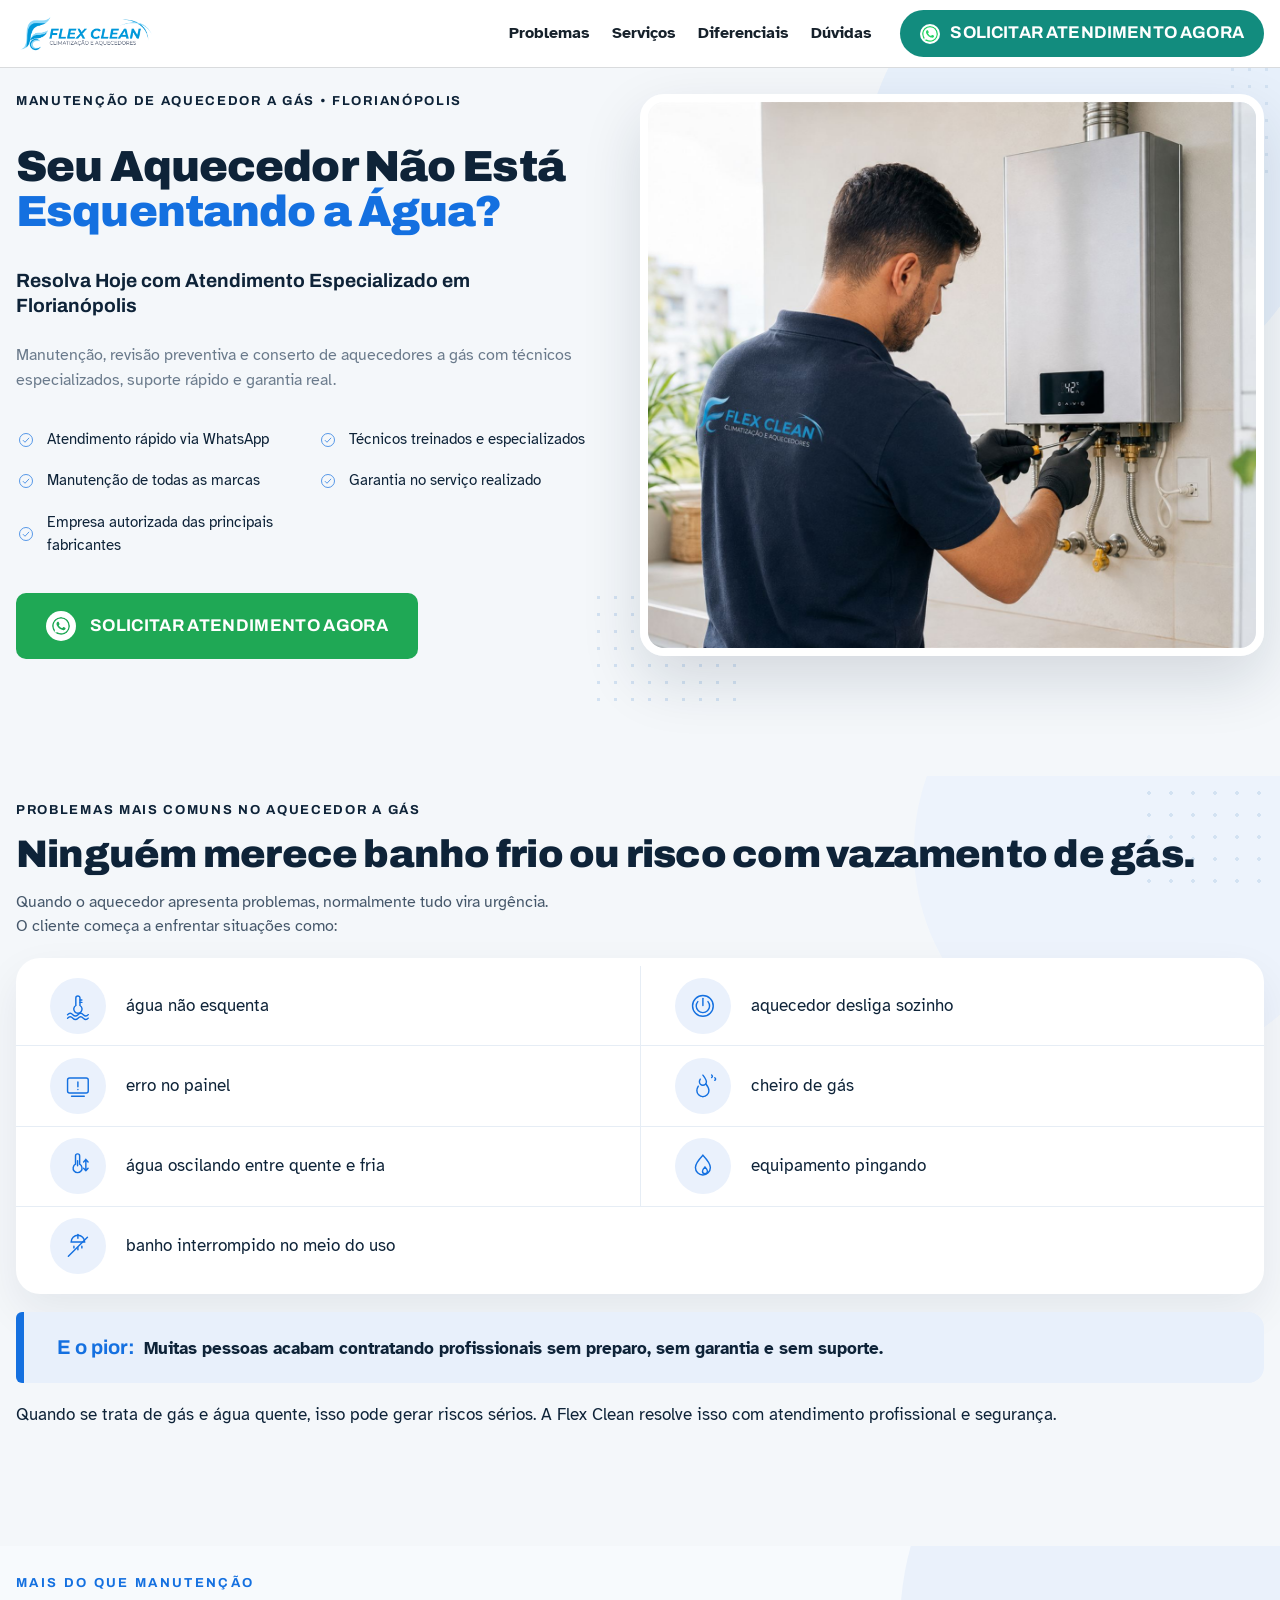
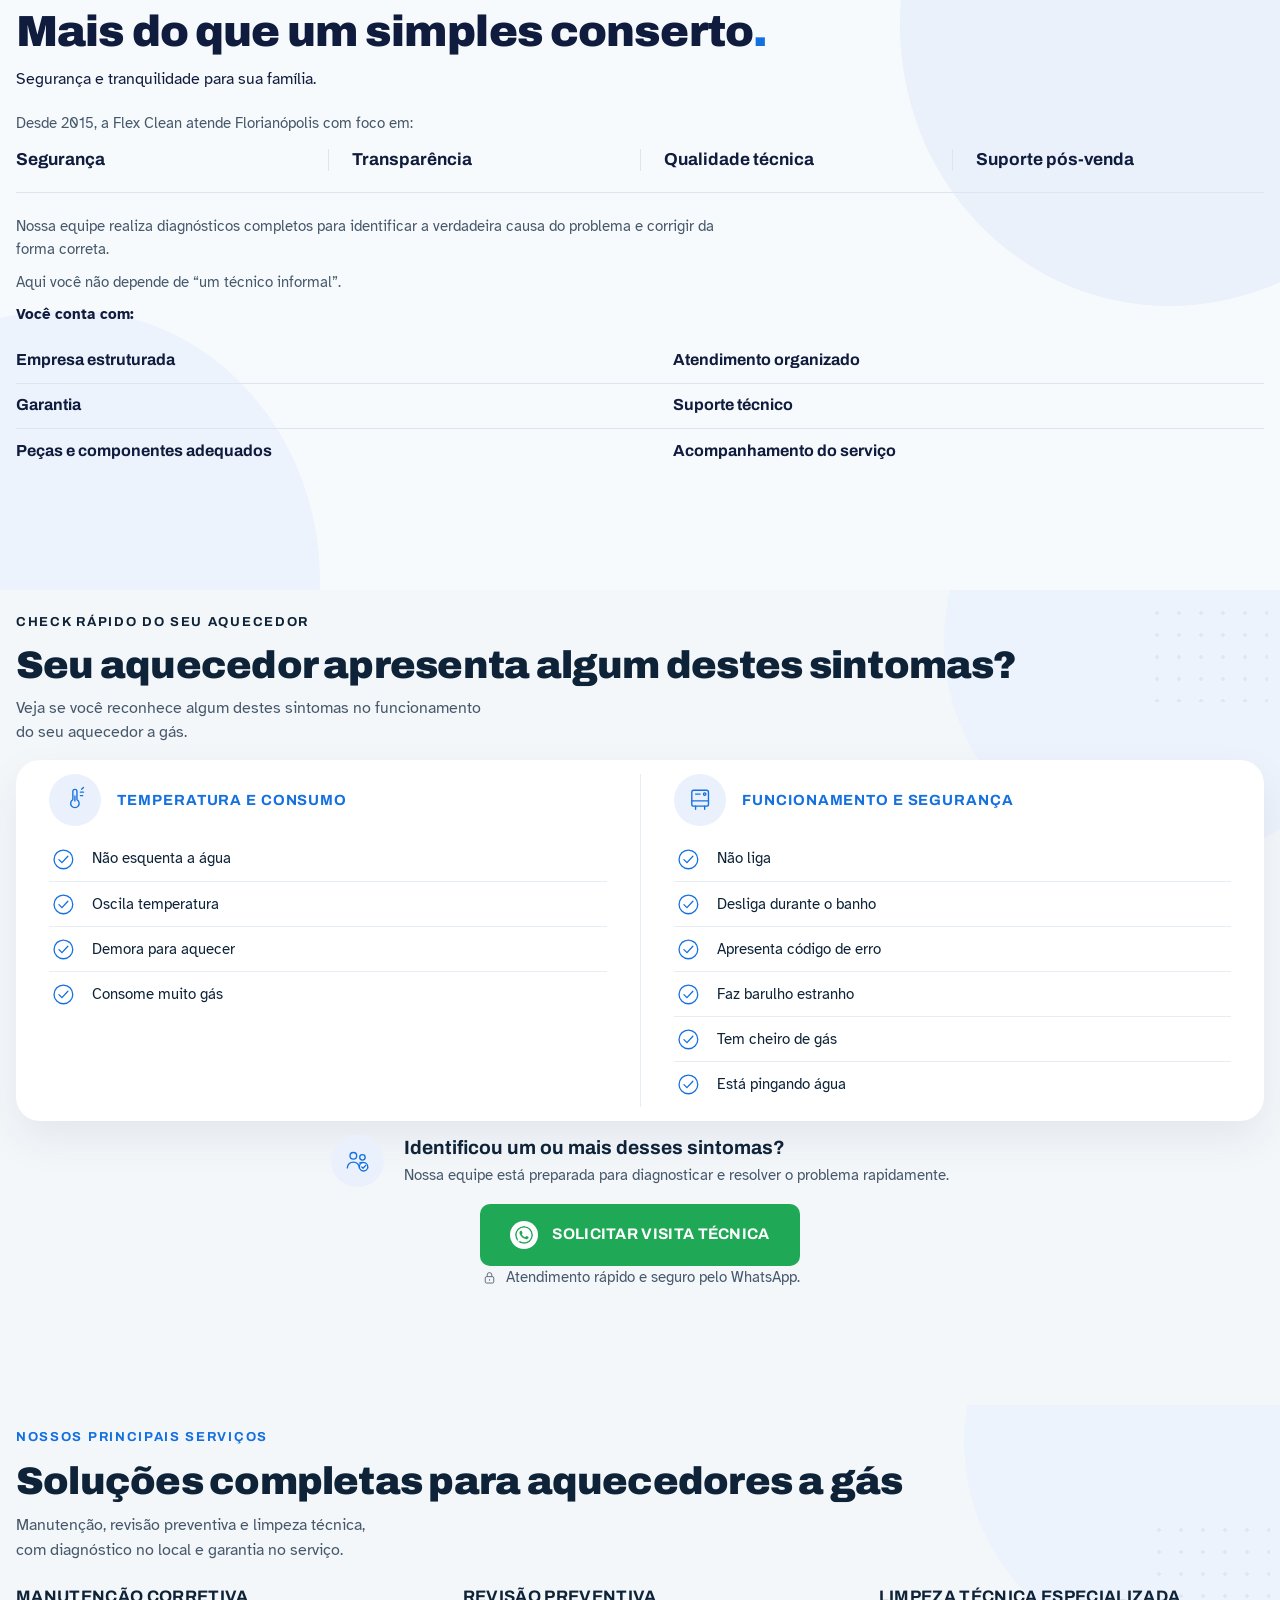
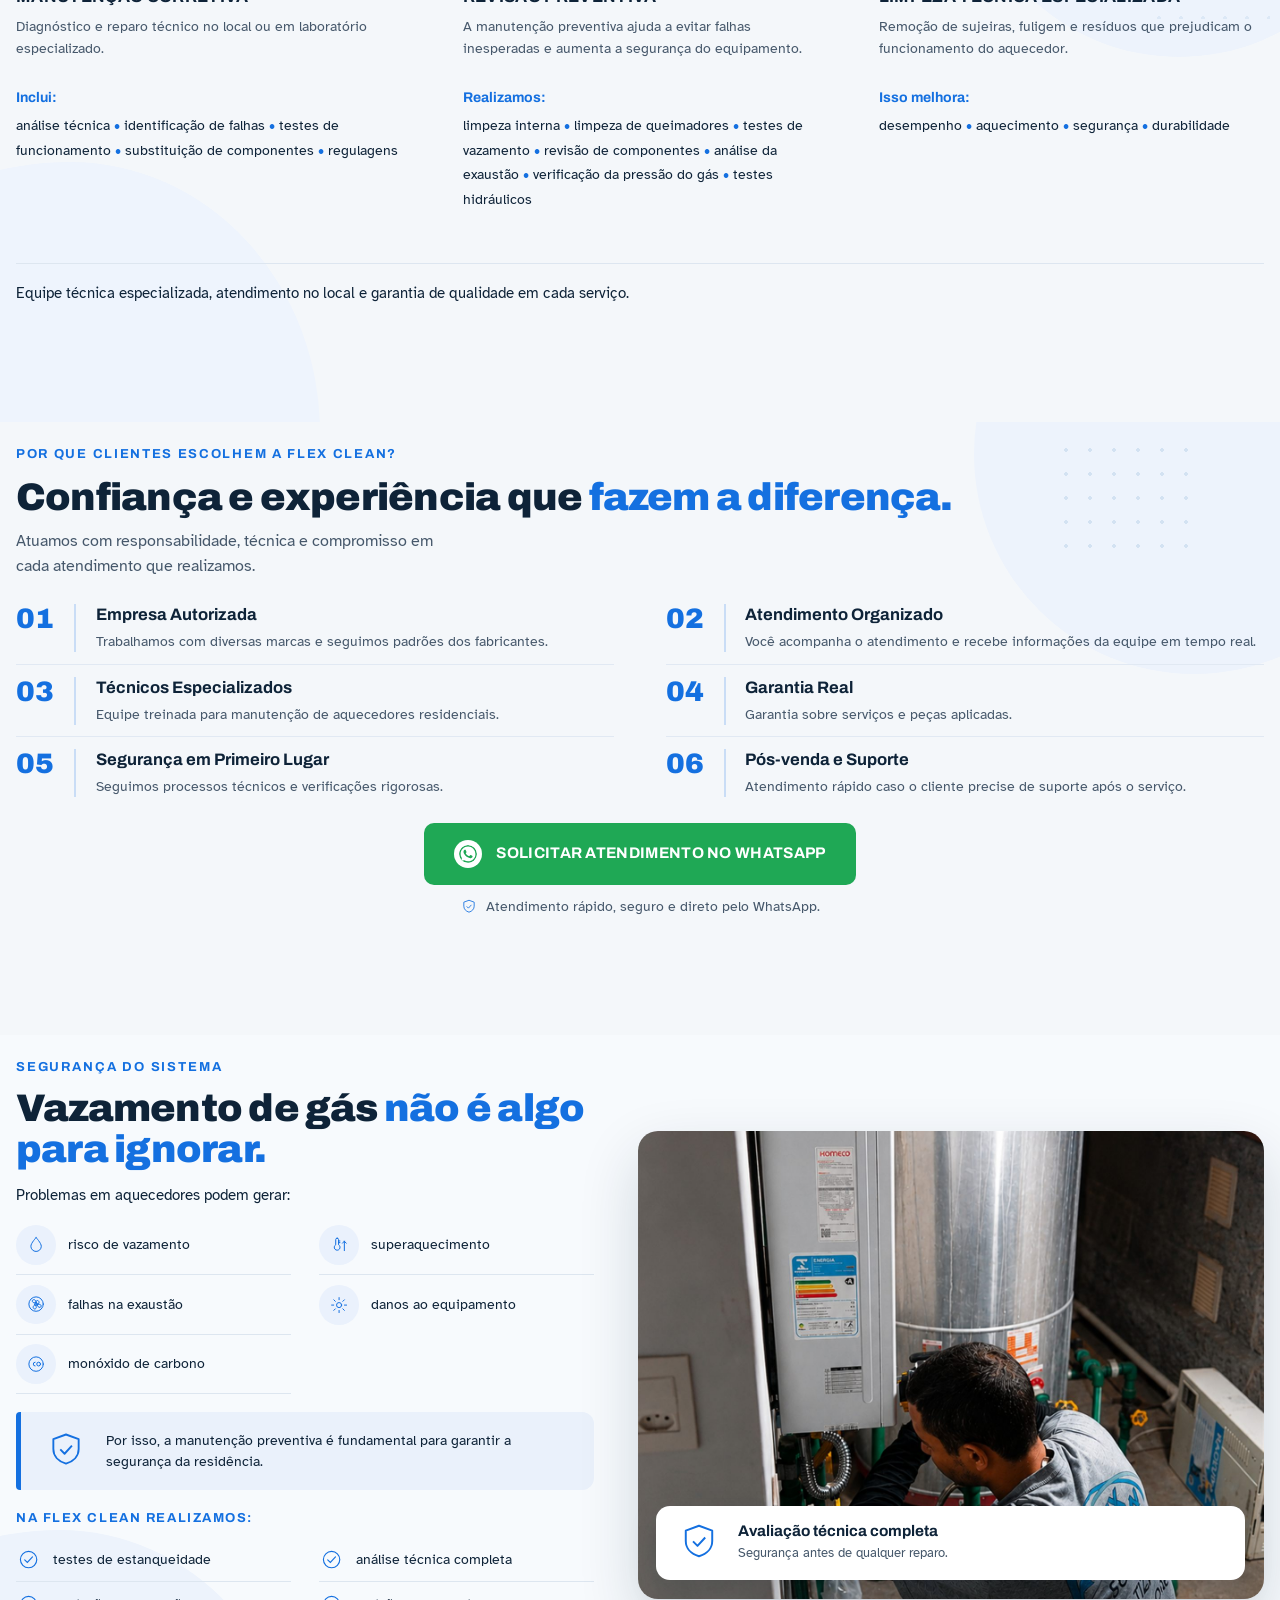
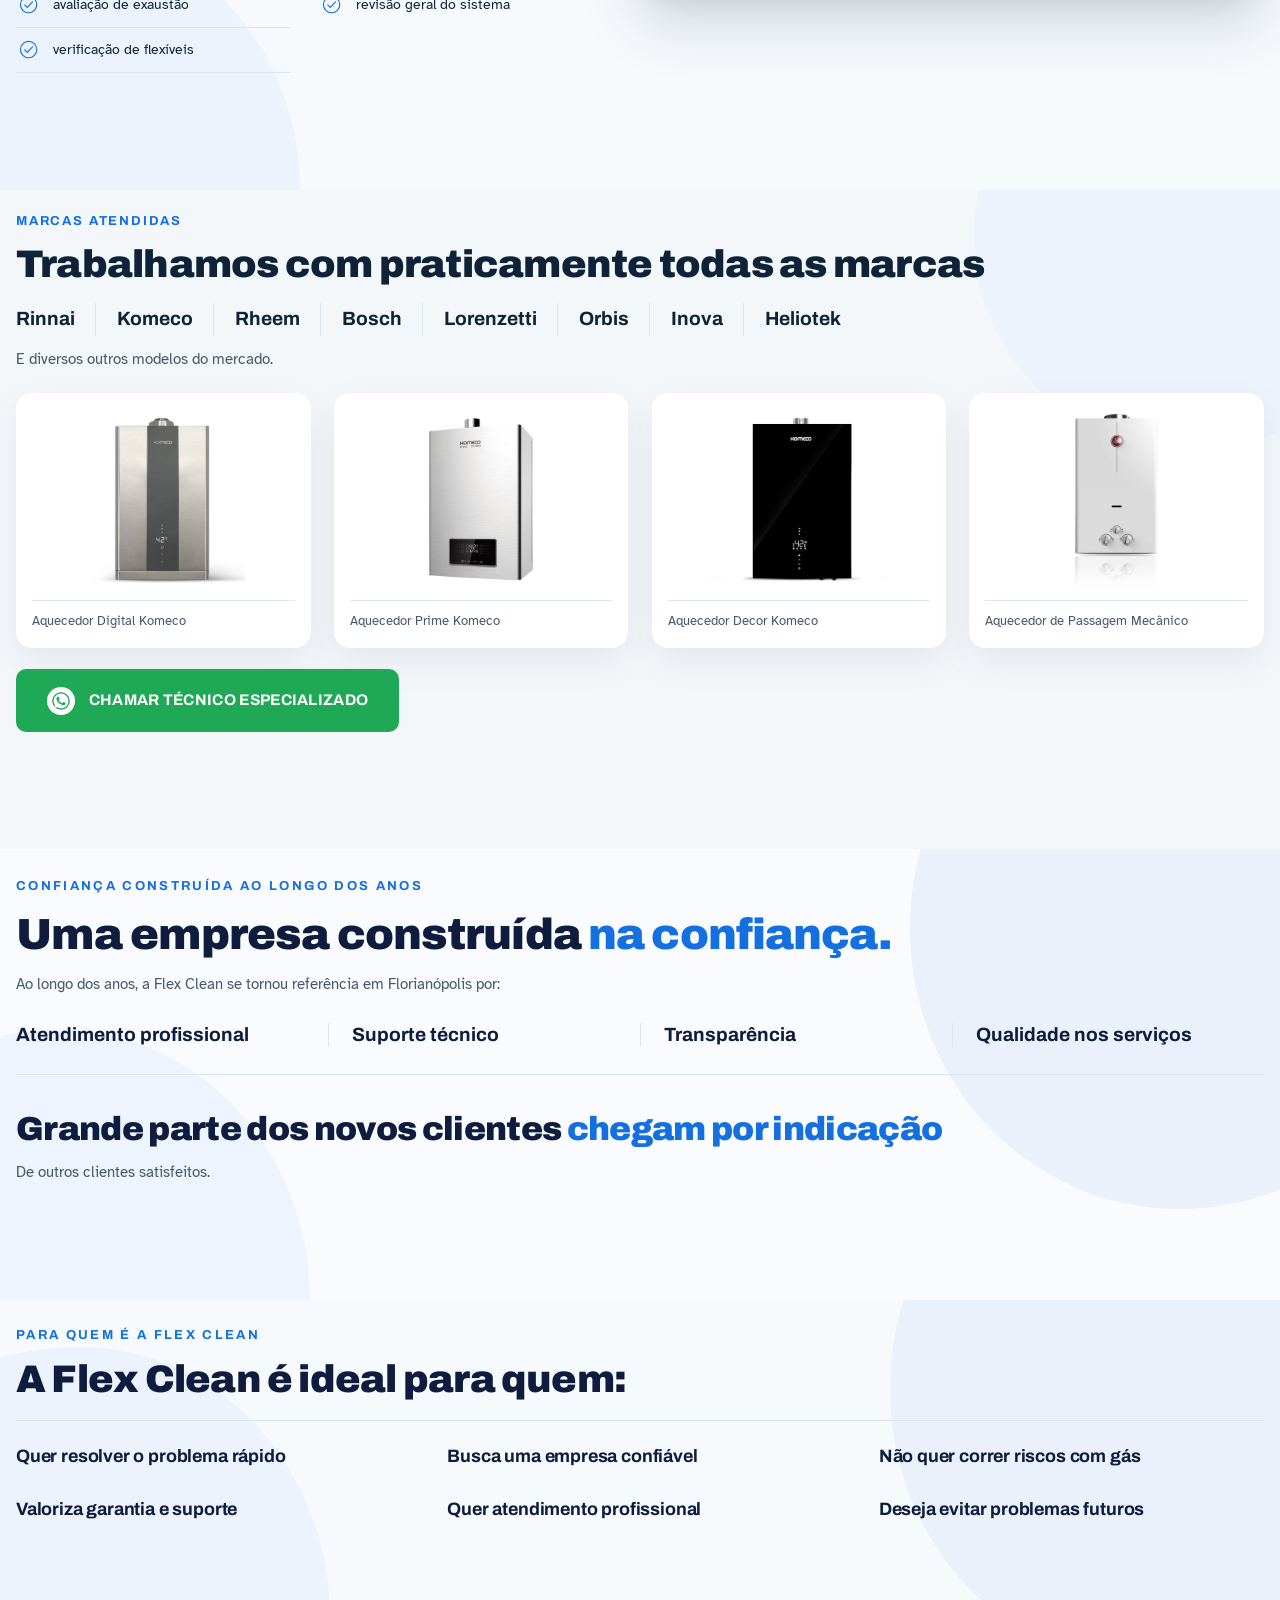
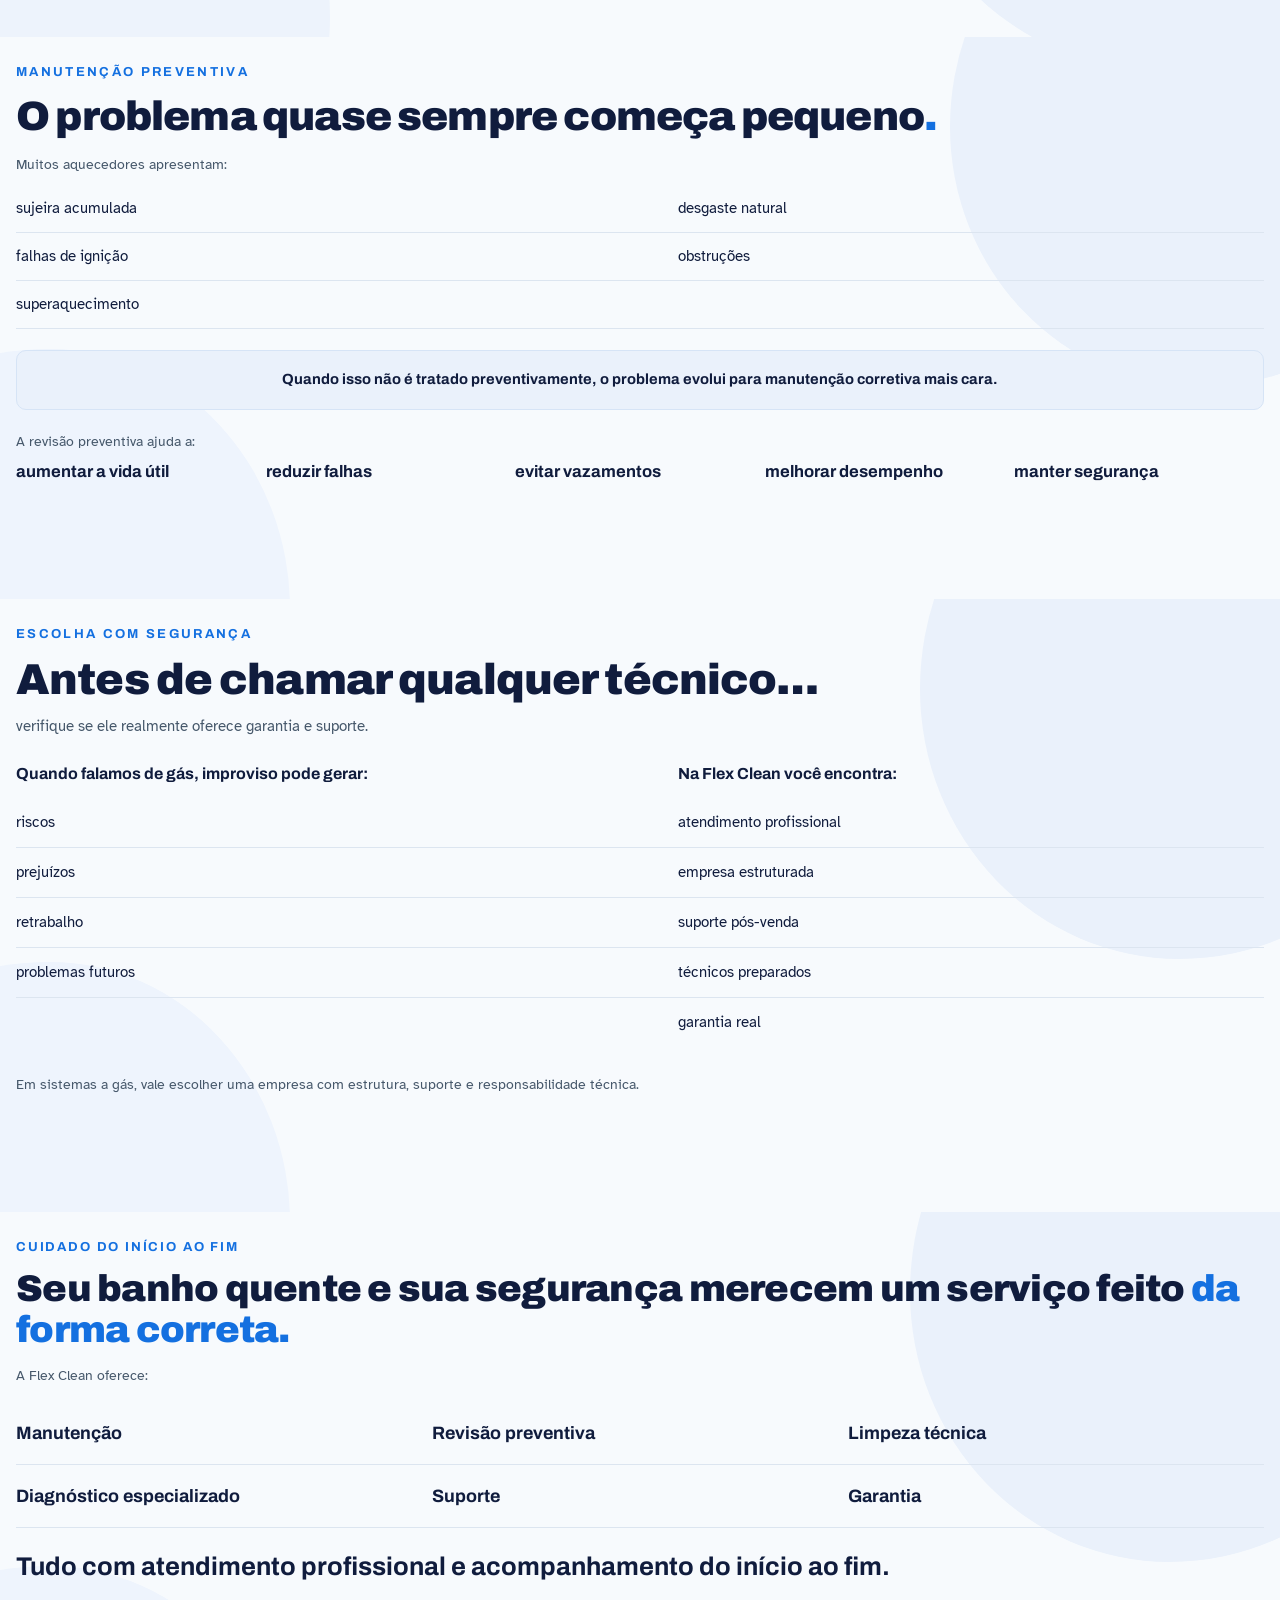
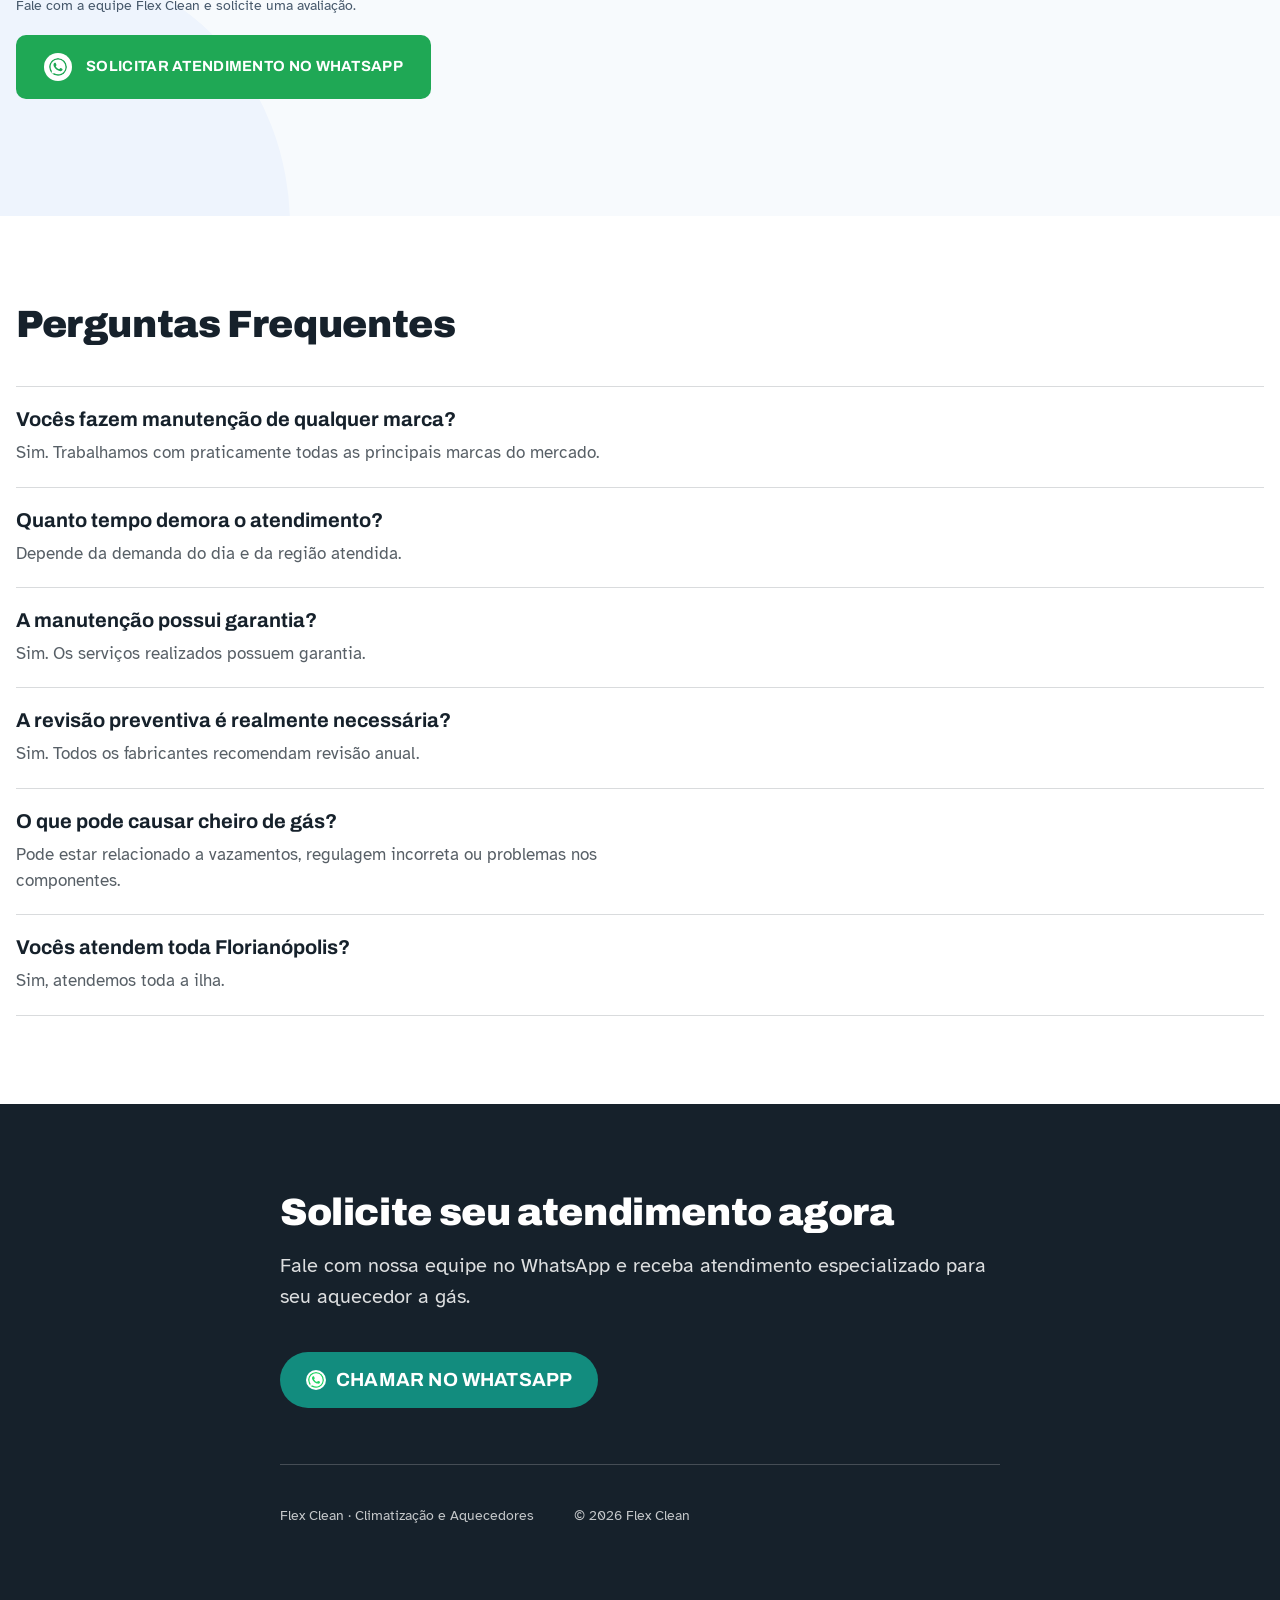
==== commit 616ec080: "Revisao 03 das tres paginas com os ajustes de alinhamento de 18/09 Titulos em uma linha quando cabem" ====
--- a/aquecedor-gas-rev03/index.html
+++ b/aquecedor-gas-rev03/index.html
@@ -99,7 +99,7 @@
   margin: 0 0 34px;
   max-width: none;
 }
-.hero-mock h1 .marca-azul { color: var(--mk-azul); display: block; }
+.hero-mock h1 .marca-azul { color: var(--mk-azul); }
 
 .hm-chamada {
   font-family: 'Archivo', Arial, sans-serif;
@@ -107,7 +107,7 @@
   font-size: clamp(18px, 1.5vw, 23px);
   line-height: 1.3;
   color: var(--mk-navy);
-  max-width: 42ch;
+  max-width: none;
   margin: 0 0 24px;
 }
 
@@ -257,7 +257,7 @@
   font-family: 'Archivo', Arial, sans-serif;
   font-weight: 900; font-size: clamp(26px, min(3vw, 4.4vh), 40px);
   line-height: 1.12; letter-spacing: -0.02em;
-  color: var(--d2-navy); max-width: 20ch; margin: 0 0 clamp(10px, 1.6vh, 20px);
+  color: var(--d2-navy); max-width: none; margin: 0 0 clamp(10px, 1.6vh, 20px);
 }
 .db2 h2 .marca-azul { color: var(--d2-azul); }
 
@@ -308,7 +308,7 @@
 
 /* linha de fechamento com os tres selos */
 .db2-fecho {
-  display: flex; flex-wrap: wrap; align-items: center; justify-content: center;
+  display: flex; flex-wrap: wrap; align-items: center; justify-content: flex-start;
   gap: 10px; font-size: 17px; color: var(--d2-navy);
   max-width: none; margin: clamp(14px, 2.2vh, 32px) 0 0;
 }
@@ -494,7 +494,7 @@
   font-family: 'Archivo', Arial, sans-serif;
   font-weight: 900; font-size: clamp(26px, min(3vw, 4.4vh), 42px);
   line-height: 1.1; letter-spacing: -0.02em;
-  color: var(--d4-navy); max-width: 20ch; margin: 0 0 clamp(6px, 1vh, 14px);
+  color: var(--d4-navy); max-width: none; margin: 0 0 clamp(6px, 1vh, 14px);
 }
 .db4 h2 .marca-azul { color: var(--d4-azul); }
 .db4-apoio { font-size: clamp(16px, 1.1vw, 18px); line-height: 1.55; color: var(--d4-cinza); max-width: none; margin: 0 0 clamp(10px, 1.6vh, 26px); }
@@ -620,7 +620,7 @@
   font-family: 'Archivo', Arial, sans-serif;
   font-weight: 900; font-size: clamp(26px, min(3vw, 4.4vh), 42px);
   line-height: 1.1; letter-spacing: -0.02em;
-  color: var(--d5-navy); max-width: 20ch; margin: 0 0 clamp(6px, 1.2vh, 14px);
+  color: var(--d5-navy); max-width: none; margin: 0 0 clamp(6px, 1.2vh, 14px);
 }
 .db5 h2 .marca-azul { color: var(--d5-azul); }
 .db5-apoio { font-size: clamp(16px, 1.1vw, 18px); line-height: 1.55; color: var(--d5-cinza); max-width: none; margin: 0 0 clamp(16px, 2.6vh, 40px); }
@@ -1115,7 +1115,7 @@
   font-family: 'Archivo', Arial, sans-serif;
   font-weight: 900; font-size: clamp(26px, min(3vw, 4.4vh), 42px);
   line-height: 1.1; letter-spacing: -0.02em;
-  color: var(--d10-navy); max-width: 22ch; margin: 0 0 clamp(12px, 2vh, 26px);
+  color: var(--d10-navy); max-width: none; margin: 0 0 clamp(12px, 2vh, 26px);
 }
 
 /* as oito marcas em linha, separadas por fio */
@@ -1238,7 +1238,7 @@
 .db11-valores li + li { border-left: 1px solid var(--d11-fio); }
 
 /* a frase da indicacao, recuada como no mockup */
-.db11-indicacao { padding: clamp(20px, 4vh, 64px) 0 0 clamp(0px, 8vw, 120px); }
+.db11-indicacao { padding: clamp(20px, 4vh, 64px) 0 0 0; }
 .db11-frase {
   font-family: 'Archivo', Arial, sans-serif; font-weight: 900;
   font-size: clamp(22px, min(2.6vw, 4vh), 36px); line-height: 1.12;
@@ -1511,7 +1511,7 @@
 .db14-frase {
   font-family: 'Archivo', Arial, sans-serif; font-weight: 400;
   font-size: clamp(19px, min(2vw, 3vh), 28px); line-height: 1.25;
-  color: var(--d14-navy); max-width: 34ch; margin: 0 0 clamp(8px, 1.3vh, 16px);
+  color: var(--d14-navy); max-width: none; margin: 0 0 clamp(8px, 1.3vh, 16px);
 }
 .db14-sub { font-size: clamp(14px, 1.1vw, 17px); color: var(--d14-cinza); margin: 0 0 clamp(12px, 2vh, 24px); }
 
@@ -1546,6 +1546,107 @@
   .db14-oferece li { padding-left: 0 !important; border-left: none !important; border-top: 1px solid var(--d14-fio); }
   .db14-oferece li:first-child { border-top: none; }
   .db14-btn { width: 100%; justify-content: flex-start; }
+}
+
+/* alinhamento entre colunas: cada coluna ocupa 5 linhas da grade e herda as
+   linhas do pai (subgrid). Titulo, descricao, rotulo, itens e fecho ficam na
+   mesma altura nas tres colunas, qualquer que seja o tamanho de cada lista. */
+.db5-grade { grid-template-rows: repeat(5, auto); }
+.d5-col { display: grid; grid-row: span 5; grid-template-rows: subgrid; align-content: start; }
+@media (max-width: 900px) {
+  .db5-grade { grid-template-rows: none; }
+  .d5-col { display: block; grid-row: auto; }
+}
+
+/* lista em duas colunas (.db8-conta): sem fio vertical entre as colunas, e a
+   linha de cada fileira atravessa a largura inteira. O vao entre colunas vira
+   respiro interno da celula, entao as duas linhas da fileira se encostam. */
+.db8-conta { column-gap: 0; }
+.db8-conta li:nth-child(2n) { border-left: none; }
+@media (min-width: 901px) {
+  .db8-conta li { padding-right: clamp(20px, 2.6vw, 40px); }
+  .db8-conta li:nth-child(2n) { padding-left: clamp(20px, 2.6vw, 40px); padding-right: 0; }
+  .db8-conta li:nth-last-child(-n+2) { border-bottom: 1px solid var(--d8-fio); }
+  .db8-conta li:last-child { border-bottom: none; }
+  .db8-conta li:last-child:nth-child(odd) { grid-column: 1 / -1; }
+  .db8-conta li:nth-last-child(2):nth-child(odd) { border-bottom: none; }
+}
+
+/* linha de valores (.db8-valores): uma coluna por item, numa fileira so.
+   A grade fixa de 4 derrubava o quinto item para a linha de baixo. */
+@media (min-width: 901px) {
+  .db8-valores { grid-template-columns: none; grid-auto-flow: column; grid-auto-columns: 1fr; }
+}
+
+/* duas colunas sem fio vertical: as linhas atravessam as colunas e cada linha
+   fica na mesma altura dos dois lados (subgrid). Cabecalho de coluna na linha 1. */
+@media (min-width: 901px) {
+  .db13-grade:not(.db13-grade-1) { grid-template-rows: repeat(7, auto); }
+  .db13-grade:not(.db13-grade-1) > .d13-col {
+    display: grid; grid-row: 1 / span 7; grid-template-rows: subgrid;
+    align-content: start; padding: 0; border-left: none;
+  }
+  .db13-grade:not(.db13-grade-1) > .d13-col > :is(h3, .d13-cab) { grid-row: 1; }
+  .db13-grade:not(.db13-grade-1) > .d13-col > ul { display: grid; grid-template-rows: subgrid; grid-row: 2 / span 6; }
+  .db13-grade:not(.db13-grade-1) > .d13-col > ul:first-child { grid-row: 1 / span 6; }
+  .db13-grade:not(.db13-grade-1) > .d13-col:first-child > :is(h3, .d13-cab),
+  .db13-grade:not(.db13-grade-1) > .d13-col:first-child li { padding-right: clamp(20px, 3vw, 52px); }
+  .db13-grade:not(.db13-grade-1) > .d13-col:last-child > :is(h3, .d13-cab),
+  .db13-grade:not(.db13-grade-1) > .d13-col:last-child li { padding-left: clamp(20px, 3vw, 52px); }
+  .d13-cab { padding-top: clamp(8px, 1.4vh, 16px); padding-bottom: clamp(8px, 1.4vh, 16px); border-bottom: 1px solid var(--d13-fio); }
+  .d13-cab h3 { margin-bottom: 3px; line-height: 1.55; }
+  .d13-cab .db13-sub2 { margin: 0; line-height: 1.5; }
+  .d13-segue > li:last-child { border-bottom: 1px solid var(--d13-fio); }
+}
+
+/* grade de ofertas sem fio vertical: o texto de cada coluna comeca no inicio da coluna */
+.db14-oferece li:nth-child(n) { padding-left: 0; border-left: none; }
+
+/* perguntas frequentes na largura das demais dobras, alinhadas a esquerda */
+#duvidas .miolo-texto { max-width: var(--larg-faixa); }
+
+/* frase de fechamento das dobras de colunas alinhada a esquerda, como o resto do texto */
+.db13-rodape { text-align: left; }
+
+/* ritmo das colunas de servico: titulo colado na descricao, rotulo colado nos
+   itens e um espaco igual entre os grupos. Sem espaco extra entre as linhas da grade. */
+@media (min-width: 901px) { .db5-grade { row-gap: 0; } }
+.d5-col h3 { margin-bottom: clamp(6px, 1vh, 10px); }
+.d5-desc { margin-bottom: clamp(18px, 3vh, 36px); }
+.d5-rot { margin-bottom: clamp(4px, 0.6vh, 8px); }
+.d5-itens { margin-bottom: clamp(18px, 3vh, 36px); }
+
+/* lista de problemas com numero impar de itens: a ultima celula da direita
+   mantem o fio de baixo, porque ainda ha uma linha abaixo dela */
+@media (min-width: 901px) {
+  .db2-itens li:nth-last-child(2):nth-child(even) { border-bottom: 1px solid var(--d2-fio); }
+}
+
+/* E o pior: rotulo e frase na mesma linha */
+.db2-alerta .db2-pior, .db2-alerta .db2-pior-txt { display: inline; }
+.db2-alerta .db2-pior { margin-right: 4px; }
+
+/* ideal para quem: titulo, itens e espacos na mesma escala das demais dobras */
+.db7 h2 {
+  font-size: clamp(26px, min(3vw, 4.4vh), 40px);
+  margin-bottom: clamp(14px, 2.6vh, 32px);
+  padding-bottom: clamp(12px, 2.2vh, 26px);
+}
+.db7-itens li { font-size: clamp(16px, 1.4vw, 22px); line-height: 1.25; }
+@media (min-width: 901px) {
+  .db7 { --d7-alt: clamp(18px, 2.8vh, 56px); }
+  .db7-olho { margin-bottom: clamp(8px, 1.4vh, 18px); }
+  .db7-itens { gap: clamp(16px, 3.4vh, 40px) clamp(28px, 3.6vw, 60px); }
+}
+
+/* grades sem fio vertical e com linhas inteiras */
+.d5-col + .d5-col { border-left: none; }
+.db12-ajuda li:nth-child(n) { border-left: none; padding-left: 0; }
+@media (min-width: 901px) {
+  .db12-sintomas { column-gap: 0; }
+  .db12-sintomas li:nth-child(odd) { padding-right: clamp(20px, 3vw, 52px); }
+  .db12-sintomas li:nth-child(even) { padding-left: clamp(20px, 3vw, 52px); }
+  .db12-sintomas li:last-child:nth-child(odd) { grid-column: 1 / -1; }
 }
 </style>
 </head>
@@ -1708,7 +1809,7 @@
 <section class="db8">
   <div class="db8-miolo">
     <p class="db8-olho">MAIS DO QUE MANUTENÇÃO</p>
-    <h2>Mais do que um<br>simples conserto<span class="marca-azul">.</span></h2>
+    <h2>Mais do que um simples conserto<span class="marca-azul">.</span></h2>
     <p class="db8-apoio">Segurança e tranquilidade para sua família.</p>
 
     <p class="db8-lead">Desde 2015, a Flex Clean atende Florianópolis com foco em:</p>
@@ -1808,7 +1909,6 @@
         <p class="d5-desc">A manutenção preventiva ajuda a evitar falhas inesperadas e aumenta a segurança do equipamento.</p>
         <p class="d5-rot">Realizamos:</p>
         <p class="d5-itens">limpeza interna <span class="d5-sep">•</span> limpeza de queimadores <span class="d5-sep">•</span> testes de vazamento <span class="d5-sep">•</span> revisão de componentes <span class="d5-sep">•</span> análise da exaustão <span class="d5-sep">•</span> verificação da pressão do gás <span class="d5-sep">•</span> testes hidráulicos</p>
-        <p class="d5-fecho">A revisão preventiva é recomendada anualmente pelos fabricantes.</p>
       </div>
       <div class="d5-col">
         <h3>Limpeza Técnica Especializada</h3>
@@ -1827,7 +1927,7 @@
 <section class="db6" id="diferenciais">
   <div class="db6-miolo">
     <p class="db6-olho">Por que clientes escolhem a Flex Clean?</p>
-    <h2>Confiança e experiência<br>que <span class="marca-azul">fazem a diferença.</span></h2>
+    <h2>Confiança e experiência que <span class="marca-azul">fazem a diferença.</span></h2>
     <p class="db6-apoio">Atuamos com responsabilidade, técnica e compromisso em<br>cada atendimento que realizamos.</p>
 
     <ul class="db6-itens">
@@ -1854,7 +1954,7 @@
   <div class="db9-miolo">
     <div class="db9-texto">
       <p class="db9-olho">SEGURANÇA DO SISTEMA</p>
-      <h2>Vazamento de gás<br><span class="marca-azul">não é algo<br>para ignorar.</span></h2>
+      <h2>Vazamento de gás <span class="marca-azul">não é algo para ignorar.</span></h2>
 
       <p class="db9-lead">Problemas em aquecedores podem gerar:</p>
       <ul class="db9-riscos">
@@ -1931,7 +2031,7 @@
 <section class="db11">
   <div class="db11-miolo">
     <p class="db11-olho">CONFIANÇA CONSTRUÍDA AO LONGO DOS ANOS</p>
-    <h2>Uma empresa construída<br><span class="marca-azul">na confiança.</span></h2>
+    <h2>Uma empresa construída <span class="marca-azul">na confiança.</span></h2>
     <p class="db11-lead">Ao longo dos anos, a Flex Clean se tornou referência em Florianópolis por:</p>
 
     <ul class="db11-valores">
@@ -1942,7 +2042,7 @@
     </ul>
 
     <div class="db11-indicacao">
-      <p class="db11-frase">Grande parte dos novos clientes<br><span class="marca-azul">chegam por indicação</span></p>
+      <p class="db11-frase">Grande parte dos novos clientes <span class="marca-azul">chegam por indicação</span></p>
       <p class="db11-resto">de outros clientes satisfeitos.</p>
     </div>
   </div>
@@ -1968,7 +2068,7 @@
 <section class="db12">
   <div class="db12-miolo">
     <p class="db12-olho">MANUTENÇÃO PREVENTIVA</p>
-    <h2>O problema quase<br>sempre começa pequeno<span class="marca-azul">.</span></h2>
+    <h2>O problema quase sempre começa pequeno<span class="marca-azul">.</span></h2>
 
     <p class="db12-lead">Muitos aquecedores apresentam:</p>
     <ul class="db12-sintomas">
@@ -2002,7 +2102,7 @@
     <div class="db13-grade">
       <div class="d13-col">
         <h3>Quando falamos de gás, improviso pode gerar:</h3>
-        <ul class="d13-lista">
+        <ul class="d13-lista d13-segue">
           <li>riscos</li>
           <li>prejuízos</li>
           <li>retrabalho</li>
@@ -2029,7 +2129,7 @@
 <section class="db14">
   <div class="db14-miolo">
     <p class="db14-olho">CUIDADO DO INÍCIO AO FIM</p>
-    <h2>Seu banho quente e sua segurança<br>merecem um serviço feito<br><span class="marca-azul">da forma correta.</span></h2>
+    <h2>Seu banho quente e sua segurança merecem um serviço feito <span class="marca-azul">da forma correta.</span></h2>
     <p class="db14-lead">A Flex Clean oferece:</p>
 
     <ul class="db14-oferece">
